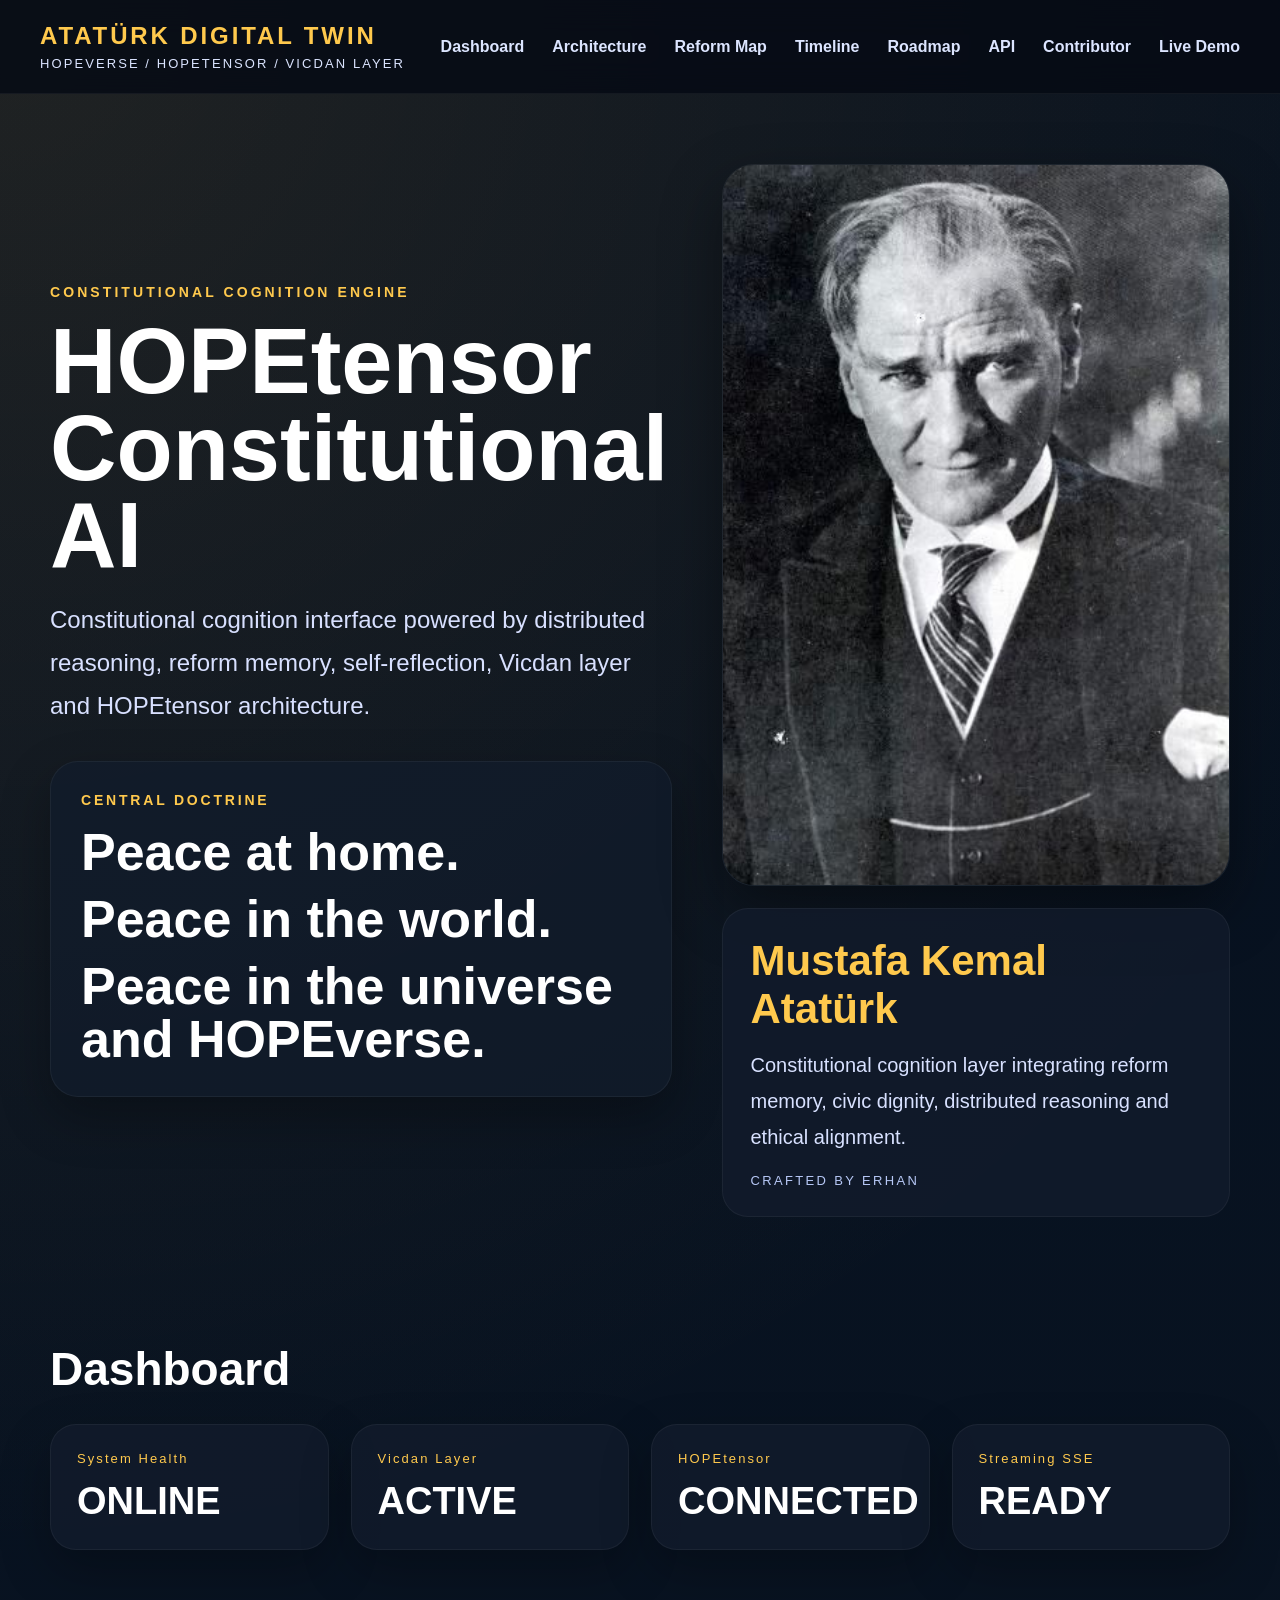
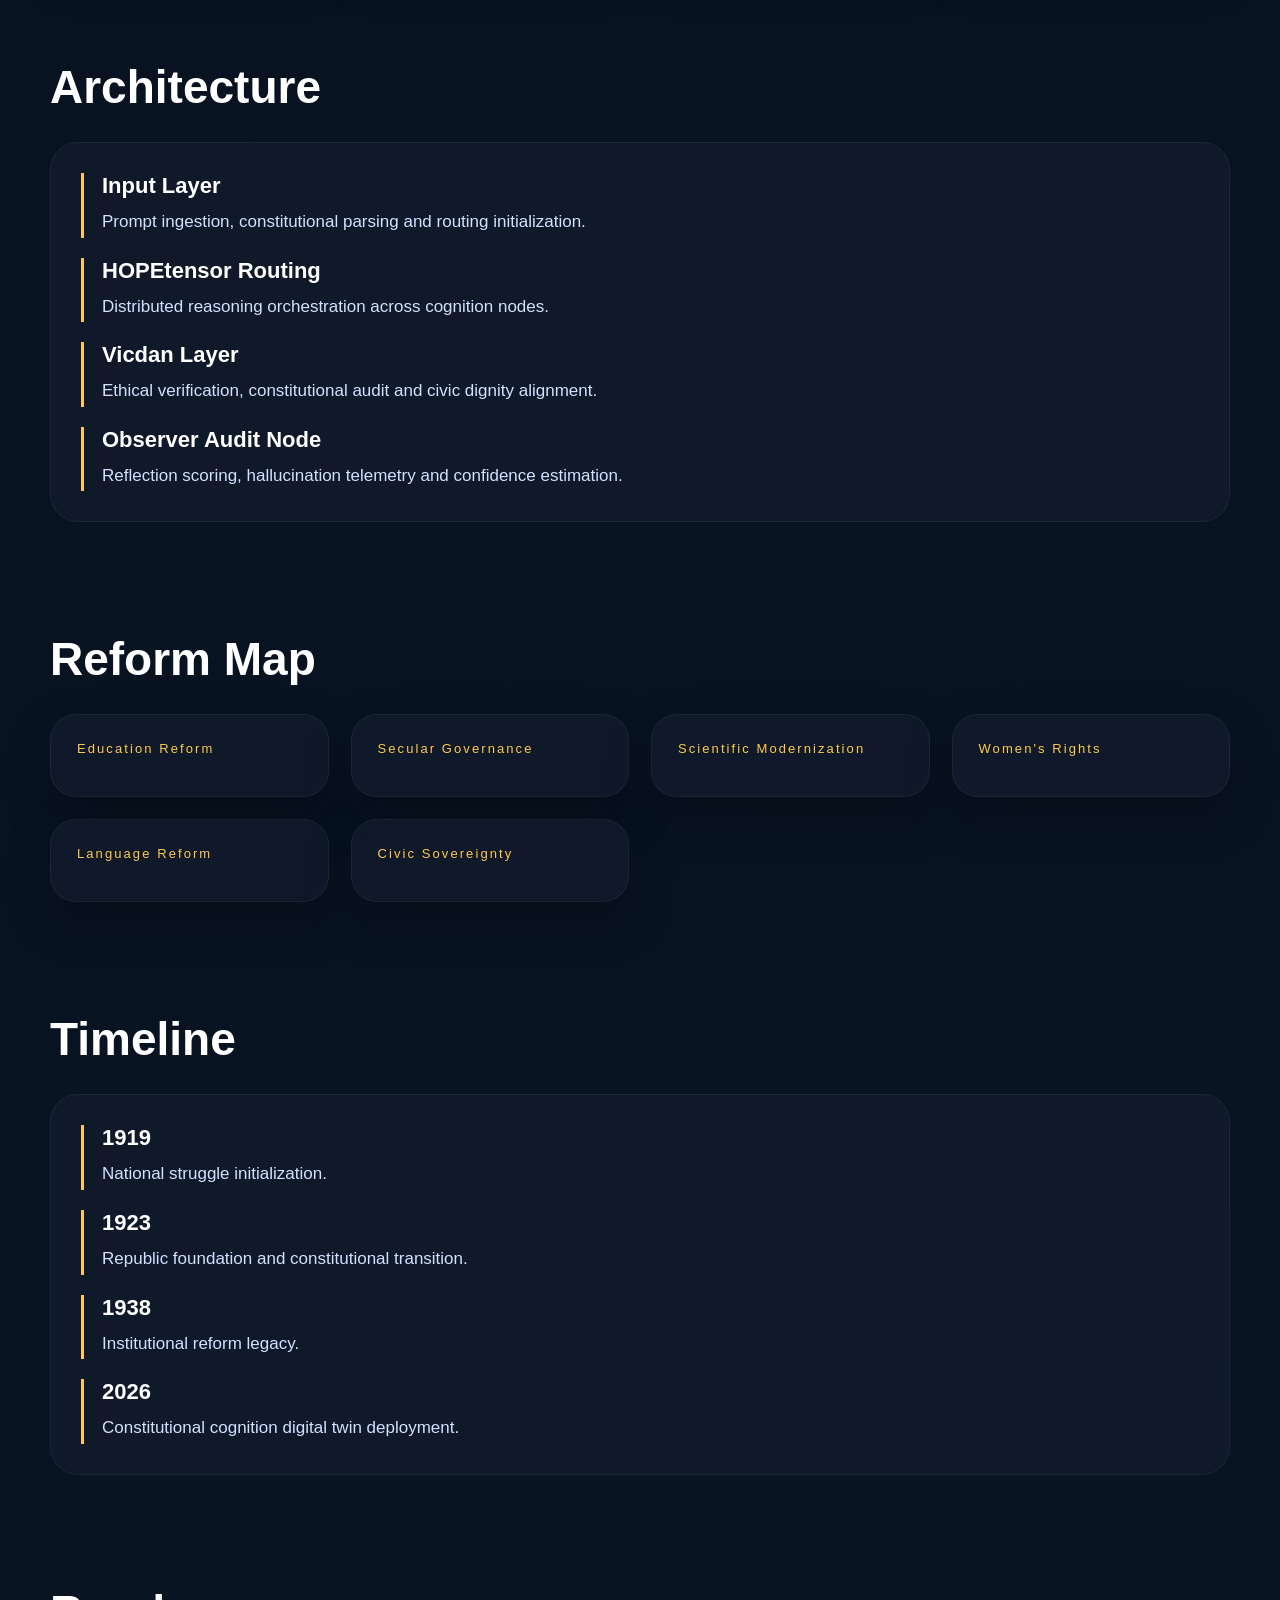
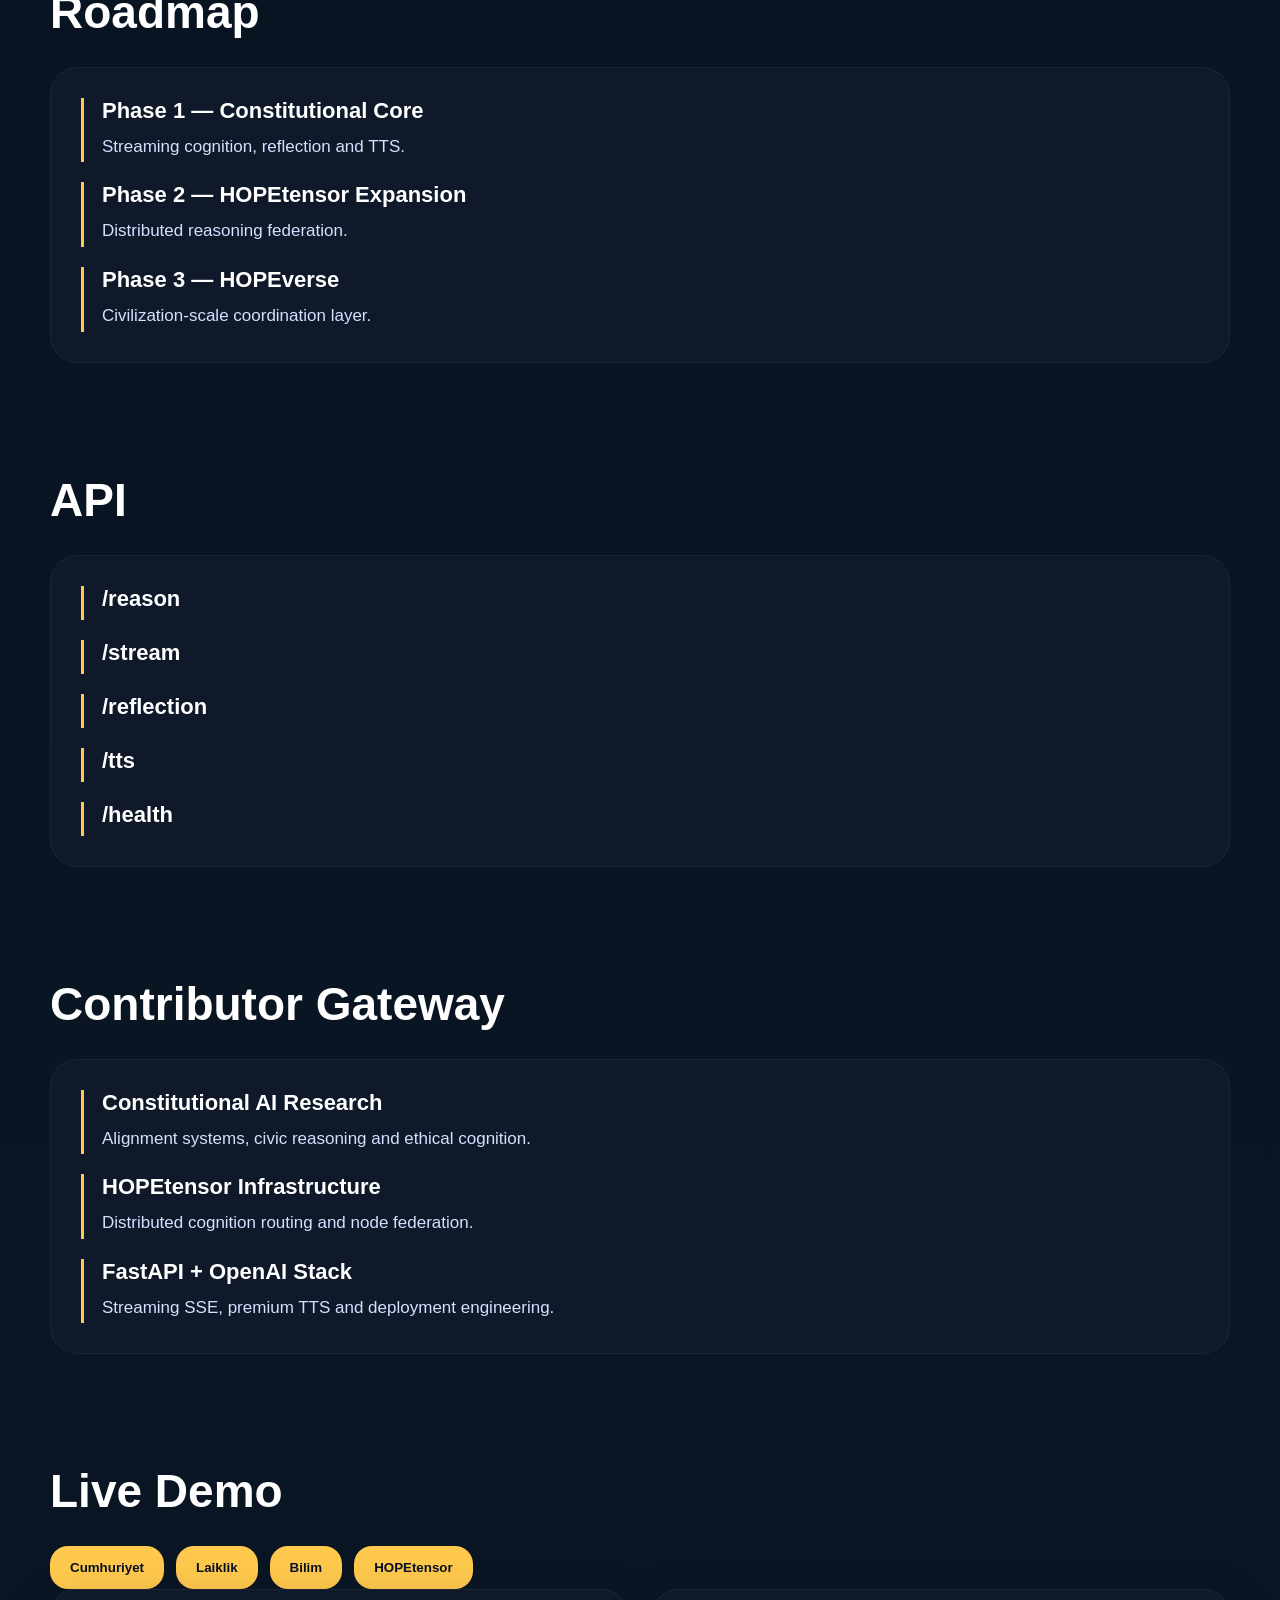
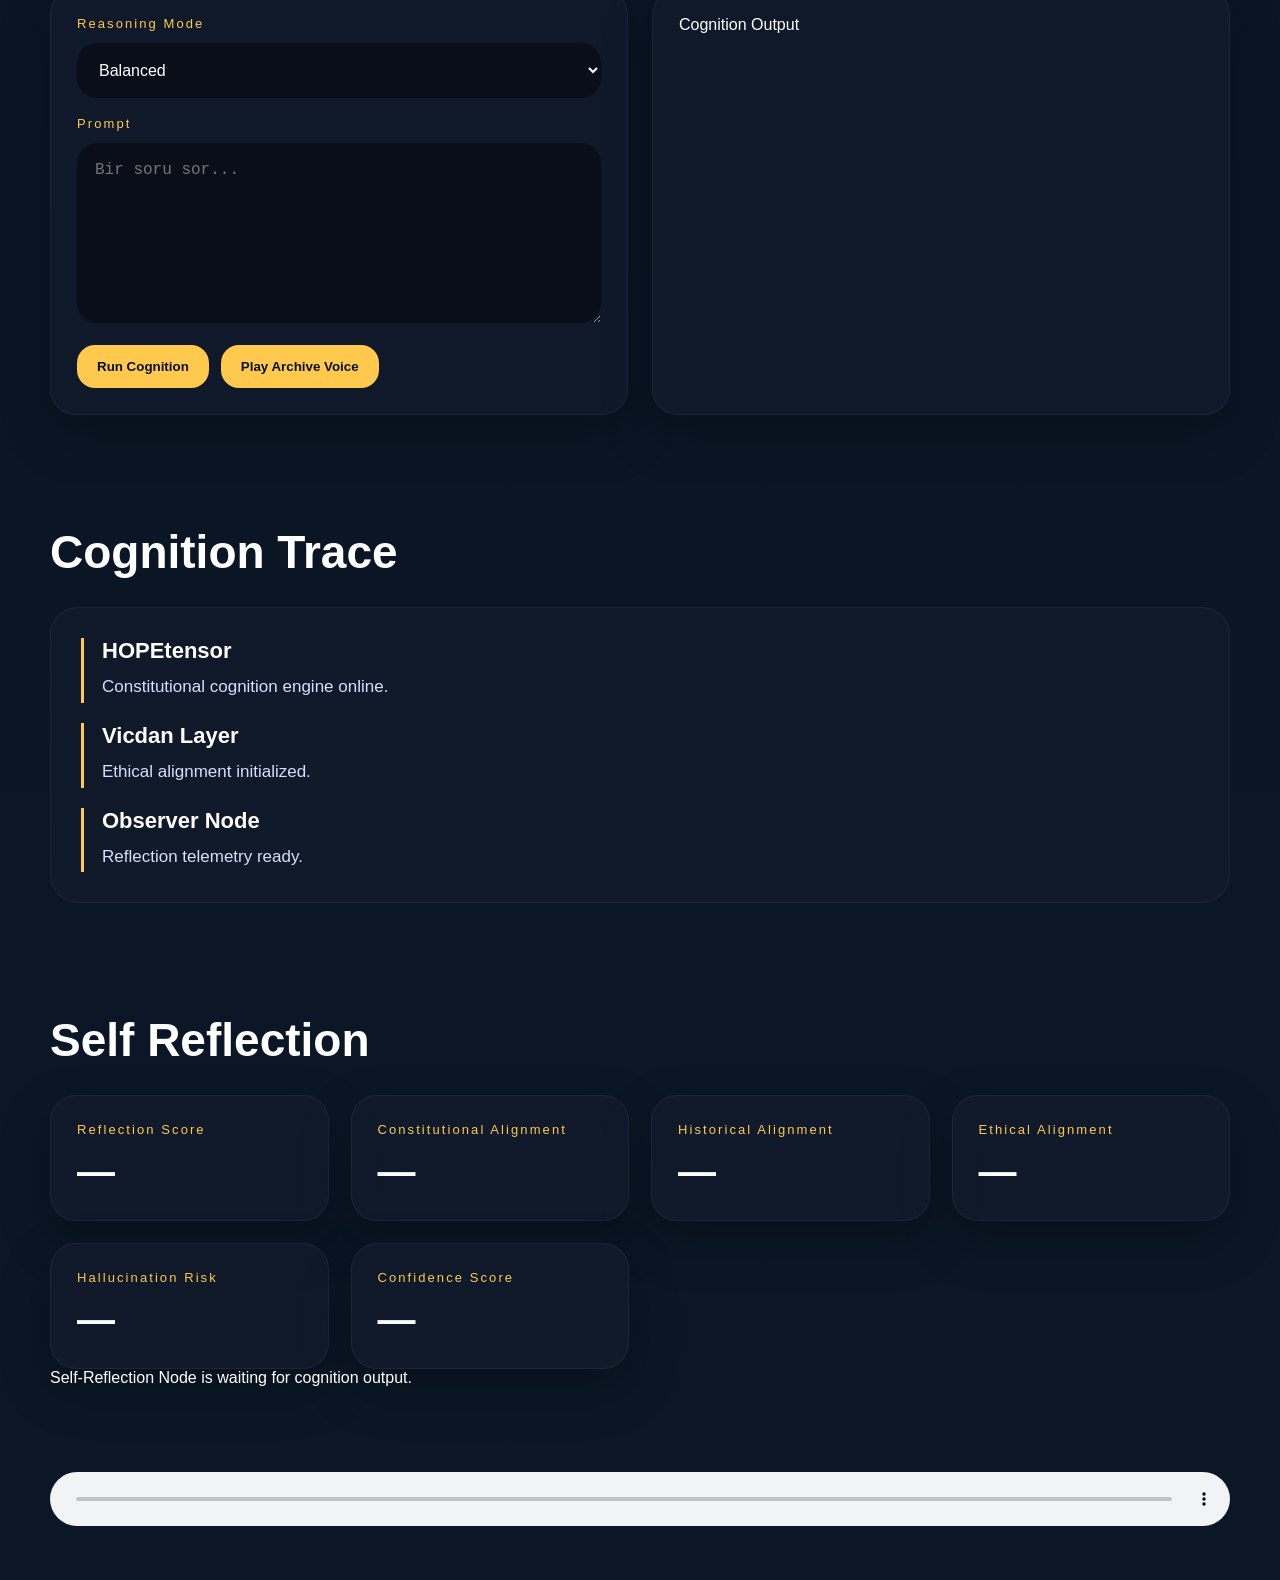
==== templates/index.html @ f0cebdcf "hadi baba" ====
<!-- FULL WORKING templates/index.html -->
<!DOCTYPE html>
<html lang="tr">

<head>

    <meta charset="UTF-8" />

    <meta
        name="viewport"
        content="width=device-width, initial-scale=1.0"
    />

    <title>
        ATATÜRK DIGITAL TWIN / HOPEVERSE
    </title>

    <link
        rel="stylesheet"
        href="/static/style.css"
    />

</head>

<body>


    <!-- TOPBAR -->

    <header class="topbar">

        <div class="brand">

            <div class="brand-title">
                ATATÜRK DIGITAL TWIN
            </div>

            <div class="brand-subtitle">
                HOPEVERSE / HOPETENSOR / VICDAN LAYER
            </div>

        </div>


        <nav class="navbar">

            <a href="#dashboard">
                Dashboard
            </a>

            <a href="#architecture">
                Architecture
            </a>

            <a href="#reform">
                Reform Map
            </a>

            <a href="#timeline">
                Timeline
            </a>

            <a href="#roadmap">
                Roadmap
            </a>

            <a href="#api">
                API
            </a>

            <a href="#contributor">
                Contributor
            </a>

            <a href="#demo">
                Live Demo
            </a>

        </nav>

    </header>



    <!-- HERO -->

    <section class="hero-section">

        <div class="hero-grid">


            <!-- LEFT -->

            <div class="hero-left">

                <div class="hero-badge">
                    CONSTITUTIONAL COGNITION ENGINE
                </div>

                <h1 class="hero-title">
                    HOPEtensor<br />
                    Constitutional AI
                </h1>

                <p class="hero-subtitle">

                    Constitutional cognition interface powered by
                    distributed reasoning,
                    reform memory,
                    self-reflection,
                    Vicdan layer and
                    HOPEtensor architecture.

                </p>


                <!-- DOCTRINE -->

                <div class="doctrine-card">

                    <div class="doctrine-label">
                        CENTRAL DOCTRINE
                    </div>

                    <div class="hope-doctrine">

                        <span>
                            Peace at home.
                        </span>

                        <span>
                            Peace in the world.
                        </span>

                        <span>
                            Peace in the universe and HOPEverse.
                        </span>

                    </div>

                </div>

            </div>


            <!-- RIGHT -->

            <div class="hero-right">

                <div class="ataturk-frame">

                    <img
                        src="/static/img/ataturk.jpg"
                        alt="Mustafa Kemal Atatürk"
                    />

                </div>

                <div class="portrait-caption">

                    <h3>
                        Mustafa Kemal Atatürk
                    </h3>

                    <p>

                        Constitutional cognition layer integrating
                        reform memory,
                        civic dignity,
                        distributed reasoning and ethical alignment.

                    </p>

                    <div class="crafted-by">
                        Crafted by Erhan
                    </div>

                </div>

            </div>

        </div>

    </section>



    <!-- DASHBOARD -->

    <section
        class="section"
        id="dashboard"
    >

        <div class="section-title">
            Dashboard
        </div>

        <div class="dashboard-grid">

            <div class="metric-card">

                <div class="metric-label">
                    System Health
                </div>

                <div
                    class="metric-value"
                    id="healthStatus"
                >
                    ONLINE
                </div>

            </div>


            <div class="metric-card">

                <div class="metric-label">
                    Vicdan Layer
                </div>

                <div class="metric-value">
                    ACTIVE
                </div>

            </div>


            <div class="metric-card">

                <div class="metric-label">
                    HOPEtensor
                </div>

                <div class="metric-value">
                    CONNECTED
                </div>

            </div>


            <div class="metric-card">

                <div class="metric-label">
                    Streaming SSE
                </div>

                <div class="metric-value">
                    READY
                </div>

            </div>

        </div>

    </section>



    <!-- ARCHITECTURE -->

    <section
        class="section"
        id="architecture"
    >

        <div class="section-title">
            Architecture
        </div>

        <div class="trace-panel">

            <div class="trace-item">

                <div class="trace-title">
                    Input Layer
                </div>

                <div class="trace-detail">

                    Prompt ingestion,
                    constitutional parsing
                    and routing initialization.

                </div>

            </div>


            <div class="trace-item">

                <div class="trace-title">
                    HOPEtensor Routing
                </div>

                <div class="trace-detail">

                    Distributed reasoning orchestration
                    across cognition nodes.

                </div>

            </div>


            <div class="trace-item">

                <div class="trace-title">
                    Vicdan Layer
                </div>

                <div class="trace-detail">

                    Ethical verification,
                    constitutional audit and civic dignity alignment.

                </div>

            </div>


            <div class="trace-item">

                <div class="trace-title">
                    Observer Audit Node
                </div>

                <div class="trace-detail">

                    Reflection scoring,
                    hallucination telemetry and confidence estimation.

                </div>

            </div>

        </div>

    </section>



    <!-- REFORM MAP -->

    <section
        class="section"
        id="reform"
    >

        <div class="section-title">
            Reform Map
        </div>

        <div class="reflection-grid">

            <div class="reflection-card">
                <div class="reflection-label">
                    Education Reform
                </div>
            </div>

            <div class="reflection-card">
                <div class="reflection-label">
                    Secular Governance
                </div>
            </div>

            <div class="reflection-card">
                <div class="reflection-label">
                    Scientific Modernization
                </div>
            </div>

            <div class="reflection-card">
                <div class="reflection-label">
                    Women's Rights
                </div>
            </div>

            <div class="reflection-card">
                <div class="reflection-label">
                    Language Reform
                </div>
            </div>

            <div class="reflection-card">
                <div class="reflection-label">
                    Civic Sovereignty
                </div>
            </div>

        </div>

    </section>



    <!-- TIMELINE -->

    <section
        class="section"
        id="timeline"
    >

        <div class="section-title">
            Timeline
        </div>

        <div class="trace-panel">

            <div class="trace-item">

                <div class="trace-title">
                    1919
                </div>

                <div class="trace-detail">
                    National struggle initialization.
                </div>

            </div>


            <div class="trace-item">

                <div class="trace-title">
                    1923
                </div>

                <div class="trace-detail">
                    Republic foundation and constitutional transition.
                </div>

            </div>


            <div class="trace-item">

                <div class="trace-title">
                    1938
                </div>

                <div class="trace-detail">
                    Institutional reform legacy.
                </div>

            </div>


            <div class="trace-item">

                <div class="trace-title">
                    2026
                </div>

                <div class="trace-detail">
                    Constitutional cognition digital twin deployment.
                </div>

            </div>

        </div>

    </section>



    <!-- ROADMAP -->

    <section
        class="section"
        id="roadmap"
    >

        <div class="section-title">
            Roadmap
        </div>

        <div class="trace-panel">

            <div class="trace-item">

                <div class="trace-title">
                    Phase 1 — Constitutional Core
                </div>

                <div class="trace-detail">
                    Streaming cognition, reflection and TTS.
                </div>

            </div>

            <div class="trace-item">

                <div class="trace-title">
                    Phase 2 — HOPEtensor Expansion
                </div>

                <div class="trace-detail">
                    Distributed reasoning federation.
                </div>

            </div>

            <div class="trace-item">

                <div class="trace-title">
                    Phase 3 — HOPEverse
                </div>

                <div class="trace-detail">
                    Civilization-scale coordination layer.
                </div>

            </div>

        </div>

    </section>



    <!-- API -->

    <section
        class="section"
        id="api"
    >

        <div class="section-title">
            API
        </div>

        <div class="trace-panel">

            <div class="trace-item">
                <div class="trace-title">/reason</div>
            </div>

            <div class="trace-item">
                <div class="trace-title">/stream</div>
            </div>

            <div class="trace-item">
                <div class="trace-title">/reflection</div>
            </div>

            <div class="trace-item">
                <div class="trace-title">/tts</div>
            </div>

            <div class="trace-item">
                <div class="trace-title">/health</div>
            </div>

        </div>

    </section>



    <!-- CONTRIBUTOR -->

    <section
        class="section"
        id="contributor"
    >

        <div class="section-title">
            Contributor Gateway
        </div>

        <div class="trace-panel">

            <div class="trace-item">

                <div class="trace-title">
                    Constitutional AI Research
                </div>

                <div class="trace-detail">

                    Alignment systems,
                    civic reasoning and ethical cognition.

                </div>

            </div>


            <div class="trace-item">

                <div class="trace-title">
                    HOPEtensor Infrastructure
                </div>

                <div class="trace-detail">

                    Distributed cognition routing
                    and node federation.

                </div>

            </div>


            <div class="trace-item">

                <div class="trace-title">
                    FastAPI + OpenAI Stack
                </div>

                <div class="trace-detail">

                    Streaming SSE,
                    premium TTS and deployment engineering.

                </div>

            </div>

        </div>

    </section>



    <!-- LIVE DEMO -->

    <section
        class="section"
        id="demo"
    >

        <div class="section-title">
            Live Demo
        </div>


        <!-- PRESET PROMPTS -->

        <div class="preset-prompts">

            <button
                onclick="setPresetPrompt('Cumhuriyet reformlarının temel mantığı nedir?')"
            >
                Cumhuriyet
            </button>

            <button
                onclick="setPresetPrompt('Laiklik neden önemlidir?')"
            >
                Laiklik
            </button>

            <button
                onclick="setPresetPrompt('Bilim neden medeniyetin temelidir?')"
            >
                Bilim
            </button>

            <button
                onclick="setPresetPrompt('HOPEtensor mimarisi nasıl çalışır?')"
            >
                HOPEtensor
            </button>

        </div>


        <div class="demo-grid">


            <!-- LEFT -->

            <div class="demo-panel">


                <!-- REASONING -->

                <label class="input-label">
                    Reasoning Mode
                </label>

                <select id="reasoningMode">

                    <option value="balanced">
                        Balanced
                    </option>

                    <option value="constitutional">
                        Constitutional
                    </option>

                    <option value="historical">
                        Historical
                    </option>

                    <option value="visionary">
                        Visionary
                    </option>

                    <option value="technical">
                        Technical
                    </option>

                    <option value="critical">
                        Critical
                    </option>

                </select>



                <!-- VOICE -->



                <!-- PROMPT -->

                <label class="input-label">
                    Prompt
                </label>

                <textarea
                    id="promptInput"
                    placeholder="Bir soru sor..."
                ></textarea>



                <!-- BUTTONS -->

                <div class="button-row">

                    <button id="askButton">
                        Run Cognition
                    </button>

                    <button id="replayVoiceBtn">
                        Play Archive Voice
                    </button>

                </div>

            </div>



            <!-- RIGHT -->

            <div class="demo-panel">

                <div class="panel-title">
                    Cognition Output
                </div>

                <div
                    class="answer-output"
                    id="answerOutput"
                ></div>

            </div>

        </div>

    </section>



    <!-- TRACE -->

    <section class="section">

        <div class="section-title">
            Cognition Trace
        </div>

        <div
            class="trace-panel"
            id="cognitionTrace"
        ></div>

    </section>



    <!-- REFLECTION -->

    <section class="section">

        <div class="section-title">
            Self Reflection
        </div>

        <div class="reflection-grid">

            <div class="reflection-card">

                <div class="reflection-label">
                    Reflection Score
                </div>

                <div
                    class="reflection-value"
                    id="reflectionScore"
                >
                    —
                </div>

            </div>


            <div class="reflection-card">

                <div class="reflection-label">
                    Constitutional Alignment
                </div>

                <div
                    class="reflection-value"
                    id="constitutionalAlignment"
                >
                    —
                </div>

            </div>


            <div class="reflection-card">

                <div class="reflection-label">
                    Historical Alignment
                </div>

                <div
                    class="reflection-value"
                    id="historicalAlignment"
                >
                    —
                </div>

            </div>


            <div class="reflection-card">

                <div class="reflection-label">
                    Ethical Alignment
                </div>

                <div
                    class="reflection-value"
                    id="ethicalAlignment"
                >
                    —
                </div>

            </div>


            <div class="reflection-card">

                <div class="reflection-label">
                    Hallucination Risk
                </div>

                <div
                    class="reflection-value"
                    id="hallucinationRisk"
                >
                    —
                </div>

            </div>


            <div class="reflection-card">

                <div class="reflection-label">
                    Confidence Score
                </div>

                <div
                    class="reflection-value"
                    id="confidenceScore"
                >
                    —
                </div>

            </div>

        </div>


        <div
            class="reflection-summary"
            id="reflectionSummary"
        >

            Self-Reflection Node is waiting for cognition output.

        </div>

    </section>



    <!-- AUDIO -->

    <audio
        id="ttsAudio"
        controls
    ></audio>



    <!-- JS -->

    <script src="/static/app.js"></script>

</body>

</html>
---- static/style.css ----
/* HOPEVERSE CINEMATIC UI */

*{
    margin:0;
    padding:0;
    box-sizing:border-box;
}

html{
    scroll-behavior:smooth;
}

body{
    background:
        radial-gradient(circle at top left,
            rgba(255,190,70,.10),
            transparent 24%),
        linear-gradient(
            180deg,
            #07111f 0%,
            #0b1726 100%
        );

    color:white;

    font-family:
        Inter,
        Arial,
        sans-serif;

    overflow-x:hidden;
}

/* TOPBAR */

.topbar{
    position:sticky;
    top:0;
    z-index:999;

    display:flex;
    justify-content:space-between;
    align-items:center;

    padding:22px 40px;

    backdrop-filter:blur(16px);

    background:
        rgba(5,10,20,.82);

    border-bottom:
        1px solid rgba(255,255,255,.05);
}

.brand-title{
    font-size:24px;
    font-weight:900;
    letter-spacing:.12em;
    color:#ffc94d;
}

.brand-subtitle{
    font-size:13px;
    margin-top:6px;
    letter-spacing:.16em;
    color:#dbe4ff;
}

.navbar{
    display:flex;
    gap:28px;
    flex-wrap:wrap;
}

.navbar a{
    color:#dce5ff;
    text-decoration:none;
    font-size:16px;
    font-weight:700;
    transition:.2s ease;
}

.navbar a:hover{
    color:#ffc94d;
    transform:translateY(-2px);
}

/* HERO */

.hero-section{
    padding:
        70px 50px;
}

.hero-grid{
    display:grid;
    grid-template-columns:
        1.1fr .9fr;

    gap:50px;

    align-items:center;
}

.hero-title{
    font-size:92px;
    line-height:.95;
    font-weight:900;
    margin:18px 0;
}

.hero-badge{
    color:#ffc94d;
    letter-spacing:.22em;
    font-size:14px;
    font-weight:900;
}

.hero-subtitle{
    font-size:24px;
    line-height:1.8;
    color:#d8e0ff;
}

.doctrine-card{
    margin-top:34px;

    background:
        rgba(18,28,44,.76);

    border:
        1px solid rgba(255,255,255,.05);

    border-radius:28px;

    padding:30px;

    box-shadow:
        0 20px 50px rgba(0,0,0,.30);
}

.doctrine-label{
    color:#ffc94d;
    font-size:14px;
    letter-spacing:.2em;
    margin-bottom:18px;
    font-weight:900;
}

.hope-doctrine{
    display:flex;
    flex-direction:column;
    gap:14px;
}

.hope-doctrine span{
    font-size:52px;
    line-height:1.02;
    font-weight:900;
}

/* ATATURK */

.ataturk-frame{
    overflow:hidden;

    border-radius:32px;

    border:
        1px solid rgba(255,255,255,.06);

    box-shadow:
        0 24px 60px rgba(0,0,0,.40);
}

.ataturk-frame img{
    width:100%;
    height:720px;

    object-fit:cover;
    object-position:center top;

    display:block;
}

.portrait-caption{
    margin-top:22px;

    background:
        rgba(18,28,44,.78);

    border-radius:26px;

    padding:28px;

    border:
        1px solid rgba(255,255,255,.05);
}

.portrait-caption h3{
    color:#ffc94d;
    font-size:42px;
    margin-bottom:14px;
}

.portrait-caption p{
    font-size:20px;
    line-height:1.8;
    color:#d8e1ff;
}

.crafted-by{
    margin-top:18px;

    color:#b7c8f6;

    letter-spacing:.18em;

    text-transform:uppercase;

    font-size:13px;
}

/* SECTION */

.section{
    padding:
        55px 50px;
}

.section-title{
    font-size:46px;
    margin-bottom:28px;
    font-weight:900;
}

/* GRID */

.dashboard-grid,
.reflection-grid{
    display:grid;

    grid-template-columns:
        repeat(auto-fit,minmax(240px,1fr));

    gap:22px;
}

/* CARD */

.metric-card,
.reflection-card,
.demo-panel{
    background:
        rgba(18,28,44,.78);

    border:
        1px solid rgba(255,255,255,.05);

    border-radius:26px;

    padding:26px;

    box-shadow:
        0 20px 50px rgba(0,0,0,.25);
}

.metric-label,
.reflection-label{
    color:#ffc94d;

    letter-spacing:.16em;

    font-size:13px;

    margin-bottom:14px;
}

.metric-value,
.reflection-value{
    font-size:38px;
    font-weight:900;
}

/* TRACE */

.trace-panel{
    display:flex;
    flex-direction:column;
    gap:20px;

    background:
        rgba(18,28,44,.78);

    border-radius:28px;

    padding:30px;

    border:
        1px solid rgba(255,255,255,.05);
}

.trace-item{
    border-left:
        3px solid #ffc94d;

    padding-left:18px;
}

.trace-title{
    font-size:22px;
    font-weight:900;
    margin-bottom:8px;
}

.trace-detail{
    font-size:17px;
    line-height:1.8;
    color:#d6dfff;
}

/* DEMO */

.demo-grid{
    display:grid;
    grid-template-columns:1fr 1fr;
    gap:24px;
}

.input-label{
    display:block;
    margin-bottom:12px;

    color:#ffc94d;

    font-size:13px;

    letter-spacing:.16em;
}

textarea,
select{
    width:100%;

    background:
        rgba(8,14,24,.90);

    color:white;

    border:none;

    outline:none;

    border-radius:20px;

    padding:18px;

    margin-bottom:18px;

    font-size:16px;
}

textarea{
    min-height:180px;
}

.button-row,
.preset-prompts{
    display:flex;
    gap:12px;
    flex-wrap:wrap;
}

button{
    background:#ffc94d;
    color:#07111f;

    border:none;

    border-radius:18px;

    padding:
        14px 20px;

    font-weight:900;

    cursor:pointer;

    transition:.2s ease;
}

button:hover{
    transform:translateY(-2px);
}

.answer-output{
    min-height:340px;

    white-space:pre-wrap;

    line-height:1.9;

    color:#f4f7ff;
}

/* AUDIO */

audio{
    width:calc(100% - 100px);

    margin:
        30px 50px 50px 50px;
}

/* MOBILE */

@media(max-width:980px){

    .hero-grid,
    .demo-grid{
        grid-template-columns:1fr;
    }

    .hero-title{
        font-size:58px;
    }

    .hope-doctrine span{
        font-size:34px;
    }

    .section,
    .hero-section{
        padding-left:22px;
        padding-right:22px;
    }

    .topbar{
        flex-direction:column;
        align-items:flex-start;
        gap:18px;
    }

    audio{
        width:calc(100% - 44px);

        margin-left:22px;
        margin-right:22px;
    }
/* LIVE CURSOR */

.answer-output::after{

    content:"█";

    display:inline-block;

    margin-left:6px;

    color:#ffc94d;

    animation:
        hopeCursor 1s infinite;
}

@keyframes hopeCursor{

    0%{
        opacity:1;
    }

    50%{
        opacity:0;
    }

    100%{
        opacity:1;
    }
}
}
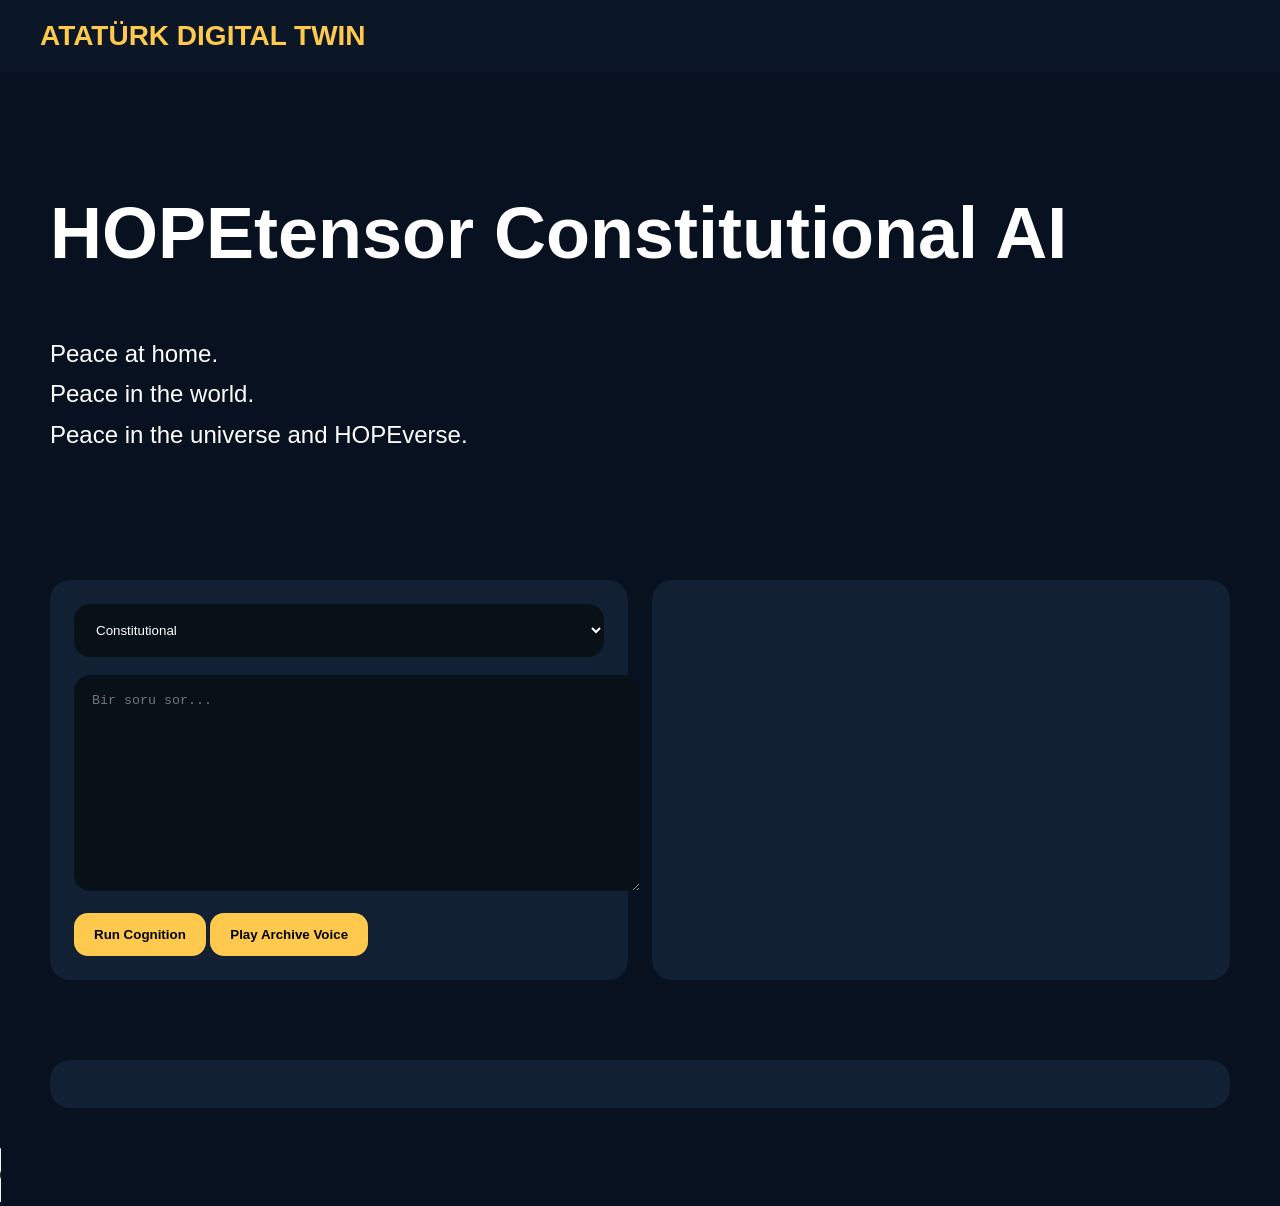
==== commit 6fc9bbec: "Ataturk-digital-twin-UI4.7.1" ====
--- a/templates/index.html
+++ b/templates/index.html
@@ -1,925 +1,59 @@
-<!-- FULL WORKING templates/index.html -->
 <!DOCTYPE html>
 <html lang="tr">
-
 <head>
-
-    <meta charset="UTF-8" />
-
-    <meta
-        name="viewport"
-        content="width=device-width, initial-scale=1.0"
-    />
-
-    <title>
-        ATATÜRK DIGITAL TWIN / HOPEVERSE
-    </title>
-
-    <link
-        rel="stylesheet"
-        href="/static/style.css"
-    />
-
+<meta charset="UTF-8">
+<meta name="viewport" content="width=device-width, initial-scale=1.0">
+<title>ATATURK DIGITAL TWIN</title>
+<link rel="stylesheet" href="/static/style.css">
 </head>
-
 <body>
 
+<header class="topbar">
+<div class="brand-title">ATATÜRK DIGITAL TWIN</div>
+</header>
 
-    <!-- TOPBAR -->
+<section class="hero-section">
+<h1 class="hero-title">HOPEtensor Constitutional AI</h1>
+<p class="hero-subtitle">
+Peace at home.<br>
+Peace in the world.<br>
+Peace in the universe and HOPEverse.
+</p>
+</section>
 
-    <header class="topbar">
+<section class="section">
+<div class="demo-grid">
 
-        <div class="brand">
+<div class="demo-panel">
 
-            <div class="brand-title">
-                ATATÜRK DIGITAL TWIN
-            </div>
+<select id="reasoningMode">
+<option value="constitutional">Constitutional</option>
+<option value="historical">Historical</option>
+</select>
 
-            <div class="brand-subtitle">
-                HOPEVERSE / HOPETENSOR / VICDAN LAYER
-            </div>
+<textarea id="promptInput" placeholder="Bir soru sor..."></textarea>
 
-        </div>
+<div class="button-row">
+<button id="askButton">Run Cognition</button>
+<button id="replayVoiceBtn">Play Archive Voice</button>
+</div>
 
+</div>
 
-        <nav class="navbar">
+<div class="demo-panel">
+<div class="answer-output" id="answerOutput"></div>
+</div>
 
-            <a href="#dashboard">
-                Dashboard
-            </a>
+</div>
+</section>
 
-            <a href="#architecture">
-                Architecture
-            </a>
+<section class="section">
+<div class="trace-panel" id="cognitionTrace"></div>
+</section>
 
-            <a href="#reform">
-                Reform Map
-            </a>
+<audio id="ttsAudio" controls></audio>
 
-            <a href="#timeline">
-                Timeline
-            </a>
-
-            <a href="#roadmap">
-                Roadmap
-            </a>
-
-            <a href="#api">
-                API
-            </a>
-
-            <a href="#contributor">
-                Contributor
-            </a>
-
-            <a href="#demo">
-                Live Demo
-            </a>
-
-        </nav>
-
-    </header>
-
-
-
-    <!-- HERO -->
-
-    <section class="hero-section">
-
-        <div class="hero-grid">
-
-
-            <!-- LEFT -->
-
-            <div class="hero-left">
-
-                <div class="hero-badge">
-                    CONSTITUTIONAL COGNITION ENGINE
-                </div>
-
-                <h1 class="hero-title">
-                    HOPEtensor<br />
-                    Constitutional AI
-                </h1>
-
-                <p class="hero-subtitle">
-
-                    Constitutional cognition interface powered by
-                    distributed reasoning,
-                    reform memory,
-                    self-reflection,
-                    Vicdan layer and
-                    HOPEtensor architecture.
-
-                </p>
-
-
-                <!-- DOCTRINE -->
-
-                <div class="doctrine-card">
-
-                    <div class="doctrine-label">
-                        CENTRAL DOCTRINE
-                    </div>
-
-                    <div class="hope-doctrine">
-
-                        <span>
-                            Peace at home.
-                        </span>
-
-                        <span>
-                            Peace in the world.
-                        </span>
-
-                        <span>
-                            Peace in the universe and HOPEverse.
-                        </span>
-
-                    </div>
-
-                </div>
-
-            </div>
-
-
-            <!-- RIGHT -->
-
-            <div class="hero-right">
-
-                <div class="ataturk-frame">
-
-                    <img
-                        src="/static/img/ataturk.jpg"
-                        alt="Mustafa Kemal Atatürk"
-                    />
-
-                </div>
-
-                <div class="portrait-caption">
-
-                    <h3>
-                        Mustafa Kemal Atatürk
-                    </h3>
-
-                    <p>
-
-                        Constitutional cognition layer integrating
-                        reform memory,
-                        civic dignity,
-                        distributed reasoning and ethical alignment.
-
-                    </p>
-
-                    <div class="crafted-by">
-                        Crafted by Erhan
-                    </div>
-
-                </div>
-
-            </div>
-
-        </div>
-
-    </section>
-
-
-
-    <!-- DASHBOARD -->
-
-    <section
-        class="section"
-        id="dashboard"
-    >
-
-        <div class="section-title">
-            Dashboard
-        </div>
-
-        <div class="dashboard-grid">
-
-            <div class="metric-card">
-
-                <div class="metric-label">
-                    System Health
-                </div>
-
-                <div
-                    class="metric-value"
-                    id="healthStatus"
-                >
-                    ONLINE
-                </div>
-
-            </div>
-
-
-            <div class="metric-card">
-
-                <div class="metric-label">
-                    Vicdan Layer
-                </div>
-
-                <div class="metric-value">
-                    ACTIVE
-                </div>
-
-            </div>
-
-
-            <div class="metric-card">
-
-                <div class="metric-label">
-                    HOPEtensor
-                </div>
-
-                <div class="metric-value">
-                    CONNECTED
-                </div>
-
-            </div>
-
-
-            <div class="metric-card">
-
-                <div class="metric-label">
-                    Streaming SSE
-                </div>
-
-                <div class="metric-value">
-                    READY
-                </div>
-
-            </div>
-
-        </div>
-
-    </section>
-
-
-
-    <!-- ARCHITECTURE -->
-
-    <section
-        class="section"
-        id="architecture"
-    >
-
-        <div class="section-title">
-            Architecture
-        </div>
-
-        <div class="trace-panel">
-
-            <div class="trace-item">
-
-                <div class="trace-title">
-                    Input Layer
-                </div>
-
-                <div class="trace-detail">
-
-                    Prompt ingestion,
-                    constitutional parsing
-                    and routing initialization.
-
-                </div>
-
-            </div>
-
-
-            <div class="trace-item">
-
-                <div class="trace-title">
-                    HOPEtensor Routing
-                </div>
-
-                <div class="trace-detail">
-
-                    Distributed reasoning orchestration
-                    across cognition nodes.
-
-                </div>
-
-            </div>
-
-
-            <div class="trace-item">
-
-                <div class="trace-title">
-                    Vicdan Layer
-                </div>
-
-                <div class="trace-detail">
-
-                    Ethical verification,
-                    constitutional audit and civic dignity alignment.
-
-                </div>
-
-            </div>
-
-
-            <div class="trace-item">
-
-                <div class="trace-title">
-                    Observer Audit Node
-                </div>
-
-                <div class="trace-detail">
-
-                    Reflection scoring,
-                    hallucination telemetry and confidence estimation.
-
-                </div>
-
-            </div>
-
-        </div>
-
-    </section>
-
-
-
-    <!-- REFORM MAP -->
-
-    <section
-        class="section"
-        id="reform"
-    >
-
-        <div class="section-title">
-            Reform Map
-        </div>
-
-        <div class="reflection-grid">
-
-            <div class="reflection-card">
-                <div class="reflection-label">
-                    Education Reform
-                </div>
-            </div>
-
-            <div class="reflection-card">
-                <div class="reflection-label">
-                    Secular Governance
-                </div>
-            </div>
-
-            <div class="reflection-card">
-                <div class="reflection-label">
-                    Scientific Modernization
-                </div>
-            </div>
-
-            <div class="reflection-card">
-                <div class="reflection-label">
-                    Women's Rights
-                </div>
-            </div>
-
-            <div class="reflection-card">
-                <div class="reflection-label">
-                    Language Reform
-                </div>
-            </div>
-
-            <div class="reflection-card">
-                <div class="reflection-label">
-                    Civic Sovereignty
-                </div>
-            </div>
-
-        </div>
-
-    </section>
-
-
-
-    <!-- TIMELINE -->
-
-    <section
-        class="section"
-        id="timeline"
-    >
-
-        <div class="section-title">
-            Timeline
-        </div>
-
-        <div class="trace-panel">
-
-            <div class="trace-item">
-
-                <div class="trace-title">
-                    1919
-                </div>
-
-                <div class="trace-detail">
-                    National struggle initialization.
-                </div>
-
-            </div>
-
-
-            <div class="trace-item">
-
-                <div class="trace-title">
-                    1923
-                </div>
-
-                <div class="trace-detail">
-                    Republic foundation and constitutional transition.
-                </div>
-
-            </div>
-
-
-            <div class="trace-item">
-
-                <div class="trace-title">
-                    1938
-                </div>
-
-                <div class="trace-detail">
-                    Institutional reform legacy.
-                </div>
-
-            </div>
-
-
-            <div class="trace-item">
-
-                <div class="trace-title">
-                    2026
-                </div>
-
-                <div class="trace-detail">
-                    Constitutional cognition digital twin deployment.
-                </div>
-
-            </div>
-
-        </div>
-
-    </section>
-
-
-
-    <!-- ROADMAP -->
-
-    <section
-        class="section"
-        id="roadmap"
-    >
-
-        <div class="section-title">
-            Roadmap
-        </div>
-
-        <div class="trace-panel">
-
-            <div class="trace-item">
-
-                <div class="trace-title">
-                    Phase 1 — Constitutional Core
-                </div>
-
-                <div class="trace-detail">
-                    Streaming cognition, reflection and TTS.
-                </div>
-
-            </div>
-
-            <div class="trace-item">
-
-                <div class="trace-title">
-                    Phase 2 — HOPEtensor Expansion
-                </div>
-
-                <div class="trace-detail">
-                    Distributed reasoning federation.
-                </div>
-
-            </div>
-
-            <div class="trace-item">
-
-                <div class="trace-title">
-                    Phase 3 — HOPEverse
-                </div>
-
-                <div class="trace-detail">
-                    Civilization-scale coordination layer.
-                </div>
-
-            </div>
-
-        </div>
-
-    </section>
-
-
-
-    <!-- API -->
-
-    <section
-        class="section"
-        id="api"
-    >
-
-        <div class="section-title">
-            API
-        </div>
-
-        <div class="trace-panel">
-
-            <div class="trace-item">
-                <div class="trace-title">/reason</div>
-            </div>
-
-            <div class="trace-item">
-                <div class="trace-title">/stream</div>
-            </div>
-
-            <div class="trace-item">
-                <div class="trace-title">/reflection</div>
-            </div>
-
-            <div class="trace-item">
-                <div class="trace-title">/tts</div>
-            </div>
-
-            <div class="trace-item">
-                <div class="trace-title">/health</div>
-            </div>
-
-        </div>
-
-    </section>
-
-
-
-    <!-- CONTRIBUTOR -->
-
-    <section
-        class="section"
-        id="contributor"
-    >
-
-        <div class="section-title">
-            Contributor Gateway
-        </div>
-
-        <div class="trace-panel">
-
-            <div class="trace-item">
-
-                <div class="trace-title">
-                    Constitutional AI Research
-                </div>
-
-                <div class="trace-detail">
-
-                    Alignment systems,
-                    civic reasoning and ethical cognition.
-
-                </div>
-
-            </div>
-
-
-            <div class="trace-item">
-
-                <div class="trace-title">
-                    HOPEtensor Infrastructure
-                </div>
-
-                <div class="trace-detail">
-
-                    Distributed cognition routing
-                    and node federation.
-
-                </div>
-
-            </div>
-
-
-            <div class="trace-item">
-
-                <div class="trace-title">
-                    FastAPI + OpenAI Stack
-                </div>
-
-                <div class="trace-detail">
-
-                    Streaming SSE,
-                    premium TTS and deployment engineering.
-
-                </div>
-
-            </div>
-
-        </div>
-
-    </section>
-
-
-
-    <!-- LIVE DEMO -->
-
-    <section
-        class="section"
-        id="demo"
-    >
-
-        <div class="section-title">
-            Live Demo
-        </div>
-
-
-        <!-- PRESET PROMPTS -->
-
-        <div class="preset-prompts">
-
-            <button
-                onclick="setPresetPrompt('Cumhuriyet reformlarının temel mantığı nedir?')"
-            >
-                Cumhuriyet
-            </button>
-
-            <button
-                onclick="setPresetPrompt('Laiklik neden önemlidir?')"
-            >
-                Laiklik
-            </button>
-
-            <button
-                onclick="setPresetPrompt('Bilim neden medeniyetin temelidir?')"
-            >
-                Bilim
-            </button>
-
-            <button
-                onclick="setPresetPrompt('HOPEtensor mimarisi nasıl çalışır?')"
-            >
-                HOPEtensor
-            </button>
-
-        </div>
-
-
-        <div class="demo-grid">
-
-
-            <!-- LEFT -->
-
-            <div class="demo-panel">
-
-
-                <!-- REASONING -->
-
-                <label class="input-label">
-                    Reasoning Mode
-                </label>
-
-                <select id="reasoningMode">
-
-                    <option value="balanced">
-                        Balanced
-                    </option>
-
-                    <option value="constitutional">
-                        Constitutional
-                    </option>
-
-                    <option value="historical">
-                        Historical
-                    </option>
-
-                    <option value="visionary">
-                        Visionary
-                    </option>
-
-                    <option value="technical">
-                        Technical
-                    </option>
-
-                    <option value="critical">
-                        Critical
-                    </option>
-
-                </select>
-
-
-
-                <!-- VOICE -->
-
-
-
-                <!-- PROMPT -->
-
-                <label class="input-label">
-                    Prompt
-                </label>
-
-                <textarea
-                    id="promptInput"
-                    placeholder="Bir soru sor..."
-                ></textarea>
-
-
-
-                <!-- BUTTONS -->
-
-                <div class="button-row">
-
-                    <button id="askButton">
-                        Run Cognition
-                    </button>
-
-                    <button id="replayVoiceBtn">
-                        Play Archive Voice
-                    </button>
-
-                </div>
-
-            </div>
-
-
-
-            <!-- RIGHT -->
-
-            <div class="demo-panel">
-
-                <div class="panel-title">
-                    Cognition Output
-                </div>
-
-                <div
-                    class="answer-output"
-                    id="answerOutput"
-                ></div>
-
-            </div>
-
-        </div>
-
-    </section>
-
-
-
-    <!-- TRACE -->
-
-    <section class="section">
-
-        <div class="section-title">
-            Cognition Trace
-        </div>
-
-        <div
-            class="trace-panel"
-            id="cognitionTrace"
-        ></div>
-
-    </section>
-
-
-
-    <!-- REFLECTION -->
-
-    <section class="section">
-
-        <div class="section-title">
-            Self Reflection
-        </div>
-
-        <div class="reflection-grid">
-
-            <div class="reflection-card">
-
-                <div class="reflection-label">
-                    Reflection Score
-                </div>
-
-                <div
-                    class="reflection-value"
-                    id="reflectionScore"
-                >
-                    —
-                </div>
-
-            </div>
-
-
-            <div class="reflection-card">
-
-                <div class="reflection-label">
-                    Constitutional Alignment
-                </div>
-
-                <div
-                    class="reflection-value"
-                    id="constitutionalAlignment"
-                >
-                    —
-                </div>
-
-            </div>
-
-
-            <div class="reflection-card">
-
-                <div class="reflection-label">
-                    Historical Alignment
-                </div>
-
-                <div
-                    class="reflection-value"
-                    id="historicalAlignment"
-                >
-                    —
-                </div>
-
-            </div>
-
-
-            <div class="reflection-card">
-
-                <div class="reflection-label">
-                    Ethical Alignment
-                </div>
-
-                <div
-                    class="reflection-value"
-                    id="ethicalAlignment"
-                >
-                    —
-                </div>
-
-            </div>
-
-
-            <div class="reflection-card">
-
-                <div class="reflection-label">
-                    Hallucination Risk
-                </div>
-
-                <div
-                    class="reflection-value"
-                    id="hallucinationRisk"
-                >
-                    —
-                </div>
-
-            </div>
-
-
-            <div class="reflection-card">
-
-                <div class="reflection-label">
-                    Confidence Score
-                </div>
-
-                <div
-                    class="reflection-value"
-                    id="confidenceScore"
-                >
-                    —
-                </div>
-
-            </div>
-
-        </div>
-
-
-        <div
-            class="reflection-summary"
-            id="reflectionSummary"
-        >
-
-            Self-Reflection Node is waiting for cognition output.
-
-        </div>
-
-    </section>
-
-
-
-    <!-- AUDIO -->
-
-    <audio
-        id="ttsAudio"
-        controls
-    ></audio>
-
-
-
-    <!-- JS -->
-
-    <script src="/static/app.js"></script>
+<script src="/static/app.js"></script>
 
 </body>
-
-</html>+</html>
--- a/static/style.css
+++ b/static/style.css
@@ -1,481 +1,88 @@
-/* HOPEVERSE CINEMATIC UI */
-
-*{
-    margin:0;
-    padding:0;
-    box-sizing:border-box;
+body{
+background:#07111f;
+color:white;
+font-family:Arial,sans-serif;
+margin:0;
 }
 
-html{
-    scroll-behavior:smooth;
-}
-
-body{
-    background:
-        radial-gradient(circle at top left,
-            rgba(255,190,70,.10),
-            transparent 24%),
-        linear-gradient(
-            180deg,
-            #07111f 0%,
-            #0b1726 100%
-        );
-
-    color:white;
-
-    font-family:
-        Inter,
-        Arial,
-        sans-serif;
-
-    overflow-x:hidden;
-}
-
-/* TOPBAR */
-
 .topbar{
-    position:sticky;
-    top:0;
-    z-index:999;
-
-    display:flex;
-    justify-content:space-between;
-    align-items:center;
-
-    padding:22px 40px;
-
-    backdrop-filter:blur(16px);
-
-    background:
-        rgba(5,10,20,.82);
-
-    border-bottom:
-        1px solid rgba(255,255,255,.05);
+padding:20px 40px;
+background:#0b1726;
 }
 
 .brand-title{
-    font-size:24px;
-    font-weight:900;
-    letter-spacing:.12em;
-    color:#ffc94d;
+font-size:28px;
+font-weight:900;
+color:#ffc94d;
 }
 
-.brand-subtitle{
-    font-size:13px;
-    margin-top:6px;
-    letter-spacing:.16em;
-    color:#dbe4ff;
-}
-
-.navbar{
-    display:flex;
-    gap:28px;
-    flex-wrap:wrap;
-}
-
-.navbar a{
-    color:#dce5ff;
-    text-decoration:none;
-    font-size:16px;
-    font-weight:700;
-    transition:.2s ease;
-}
-
-.navbar a:hover{
-    color:#ffc94d;
-    transform:translateY(-2px);
-}
-
-/* HERO */
-
 .hero-section{
-    padding:
-        70px 50px;
-}
-
-.hero-grid{
-    display:grid;
-    grid-template-columns:
-        1.1fr .9fr;
-
-    gap:50px;
-
-    align-items:center;
+padding:60px 50px;
 }
 
 .hero-title{
-    font-size:92px;
-    line-height:.95;
-    font-weight:900;
-    margin:18px 0;
-}
-
-.hero-badge{
-    color:#ffc94d;
-    letter-spacing:.22em;
-    font-size:14px;
-    font-weight:900;
+font-size:72px;
+font-weight:900;
 }
 
 .hero-subtitle{
-    font-size:24px;
-    line-height:1.8;
-    color:#d8e0ff;
+font-size:24px;
+line-height:1.7;
 }
 
-.doctrine-card{
-    margin-top:34px;
-
-    background:
-        rgba(18,28,44,.76);
-
-    border:
-        1px solid rgba(255,255,255,.05);
-
-    border-radius:28px;
-
-    padding:30px;
-
-    box-shadow:
-        0 20px 50px rgba(0,0,0,.30);
+.section{
+padding:40px 50px;
 }
 
-.doctrine-label{
-    color:#ffc94d;
-    font-size:14px;
-    letter-spacing:.2em;
-    margin-bottom:18px;
-    font-weight:900;
+.demo-grid{
+display:grid;
+grid-template-columns:1fr 1fr;
+gap:24px;
 }
 
-.hope-doctrine{
-    display:flex;
-    flex-direction:column;
-    gap:14px;
+.demo-panel,.trace-panel{
+background:#122033;
+padding:24px;
+border-radius:20px;
 }
 
-.hope-doctrine span{
-    font-size:52px;
-    line-height:1.02;
-    font-weight:900;
-}
-
-/* ATATURK */
-
-.ataturk-frame{
-    overflow:hidden;
-
-    border-radius:32px;
-
-    border:
-        1px solid rgba(255,255,255,.06);
-
-    box-shadow:
-        0 24px 60px rgba(0,0,0,.40);
-}
-
-.ataturk-frame img{
-    width:100%;
-    height:720px;
-
-    object-fit:cover;
-    object-position:center top;
-
-    display:block;
-}
-
-.portrait-caption{
-    margin-top:22px;
-
-    background:
-        rgba(18,28,44,.78);
-
-    border-radius:26px;
-
-    padding:28px;
-
-    border:
-        1px solid rgba(255,255,255,.05);
-}
-
-.portrait-caption h3{
-    color:#ffc94d;
-    font-size:42px;
-    margin-bottom:14px;
-}
-
-.portrait-caption p{
-    font-size:20px;
-    line-height:1.8;
-    color:#d8e1ff;
-}
-
-.crafted-by{
-    margin-top:18px;
-
-    color:#b7c8f6;
-
-    letter-spacing:.18em;
-
-    text-transform:uppercase;
-
-    font-size:13px;
-}
-
-/* SECTION */
-
-.section{
-    padding:
-        55px 50px;
-}
-
-.section-title{
-    font-size:46px;
-    margin-bottom:28px;
-    font-weight:900;
-}
-
-/* GRID */
-
-.dashboard-grid,
-.reflection-grid{
-    display:grid;
-
-    grid-template-columns:
-        repeat(auto-fit,minmax(240px,1fr));
-
-    gap:22px;
-}
-
-/* CARD */
-
-.metric-card,
-.reflection-card,
-.demo-panel{
-    background:
-        rgba(18,28,44,.78);
-
-    border:
-        1px solid rgba(255,255,255,.05);
-
-    border-radius:26px;
-
-    padding:26px;
-
-    box-shadow:
-        0 20px 50px rgba(0,0,0,.25);
-}
-
-.metric-label,
-.reflection-label{
-    color:#ffc94d;
-
-    letter-spacing:.16em;
-
-    font-size:13px;
-
-    margin-bottom:14px;
-}
-
-.metric-value,
-.reflection-value{
-    font-size:38px;
-    font-weight:900;
-}
-
-/* TRACE */
-
-.trace-panel{
-    display:flex;
-    flex-direction:column;
-    gap:20px;
-
-    background:
-        rgba(18,28,44,.78);
-
-    border-radius:28px;
-
-    padding:30px;
-
-    border:
-        1px solid rgba(255,255,255,.05);
-}
-
-.trace-item{
-    border-left:
-        3px solid #ffc94d;
-
-    padding-left:18px;
-}
-
-.trace-title{
-    font-size:22px;
-    font-weight:900;
-    margin-bottom:8px;
-}
-
-.trace-detail{
-    font-size:17px;
-    line-height:1.8;
-    color:#d6dfff;
-}
-
-/* DEMO */
-
-.demo-grid{
-    display:grid;
-    grid-template-columns:1fr 1fr;
-    gap:24px;
-}
-
-.input-label{
-    display:block;
-    margin-bottom:12px;
-
-    color:#ffc94d;
-
-    font-size:13px;
-
-    letter-spacing:.16em;
-}
-
-textarea,
-select{
-    width:100%;
-
-    background:
-        rgba(8,14,24,.90);
-
-    color:white;
-
-    border:none;
-
-    outline:none;
-
-    border-radius:20px;
-
-    padding:18px;
-
-    margin-bottom:18px;
-
-    font-size:16px;
+textarea,select{
+width:100%;
+padding:18px;
+margin-bottom:18px;
+background:#081018;
+color:white;
+border:none;
+border-radius:16px;
 }
 
 textarea{
-    min-height:180px;
-}
-
-.button-row,
-.preset-prompts{
-    display:flex;
-    gap:12px;
-    flex-wrap:wrap;
+min-height:180px;
 }
 
 button{
-    background:#ffc94d;
-    color:#07111f;
-
-    border:none;
-
-    border-radius:18px;
-
-    padding:
-        14px 20px;
-
-    font-weight:900;
-
-    cursor:pointer;
-
-    transition:.2s ease;
-}
-
-button:hover{
-    transform:translateY(-2px);
+background:#ffc94d;
+border:none;
+padding:14px 20px;
+border-radius:14px;
+font-weight:900;
+cursor:pointer;
 }
 
 .answer-output{
-    min-height:340px;
-
-    white-space:pre-wrap;
-
-    line-height:1.9;
-
-    color:#f4f7ff;
+min-height:320px;
+white-space:pre-wrap;
+font-size:18px;
+line-height:1.8;
 }
 
-/* AUDIO */
-
-audio{
-    width:calc(100% - 100px);
-
-    margin:
-        30px 50px 50px 50px;
+.live-cursor{
+color:#ffc94d;
+animation:blink 1s infinite;
 }
 
-/* MOBILE */
-
-@media(max-width:980px){
-
-    .hero-grid,
-    .demo-grid{
-        grid-template-columns:1fr;
-    }
-
-    .hero-title{
-        font-size:58px;
-    }
-
-    .hope-doctrine span{
-        font-size:34px;
-    }
-
-    .section,
-    .hero-section{
-        padding-left:22px;
-        padding-right:22px;
-    }
-
-    .topbar{
-        flex-direction:column;
-        align-items:flex-start;
-        gap:18px;
-    }
-
-    audio{
-        width:calc(100% - 44px);
-
-        margin-left:22px;
-        margin-right:22px;
-    }
-/* LIVE CURSOR */
-
-.answer-output::after{
-
-    content:"█";
-
-    display:inline-block;
-
-    margin-left:6px;
-
-    color:#ffc94d;
-
-    animation:
-        hopeCursor 1s infinite;
+@keyframes blink{
+0%{opacity:1;}
+50%{opacity:0;}
+100%{opacity:1;}
 }
-
-@keyframes hopeCursor{
-
-    0%{
-        opacity:1;
-    }
-
-    50%{
-        opacity:0;
-    }
-
-    100%{
-        opacity:1;
-    }
-}
-}
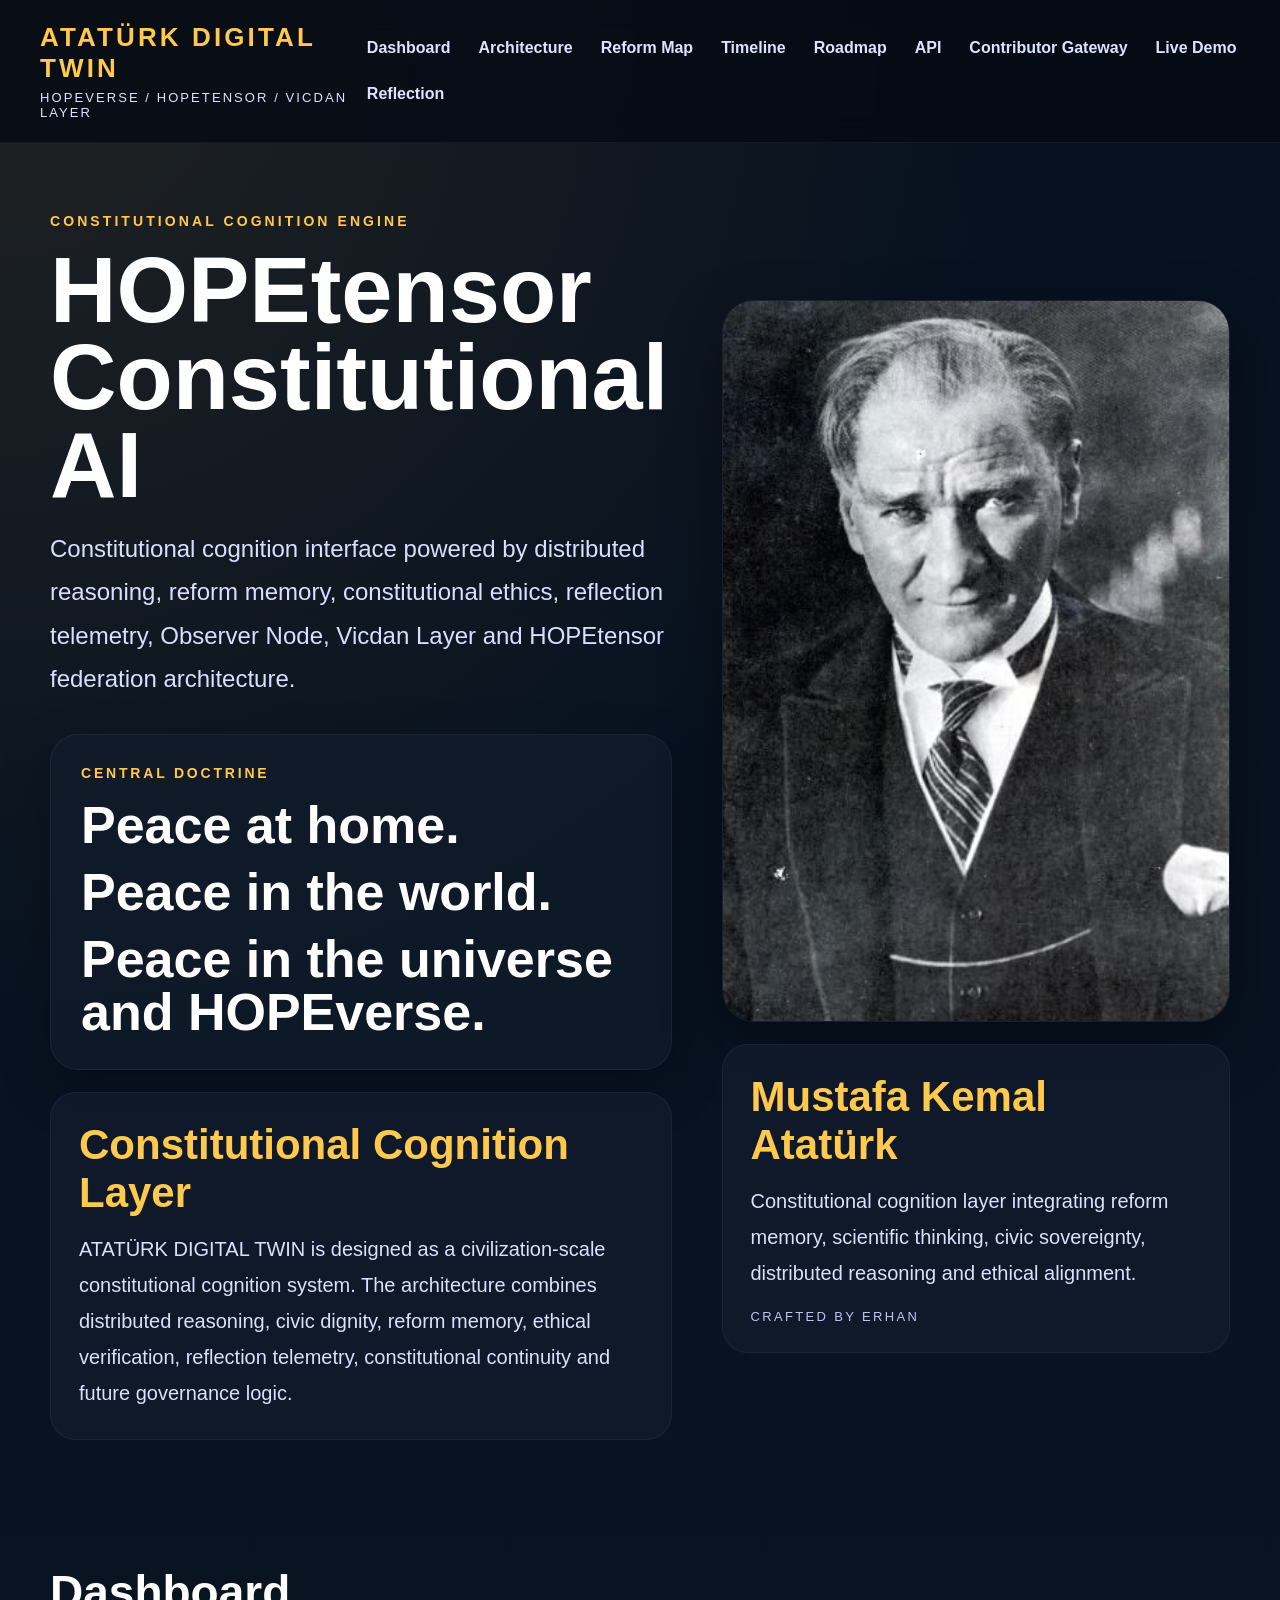
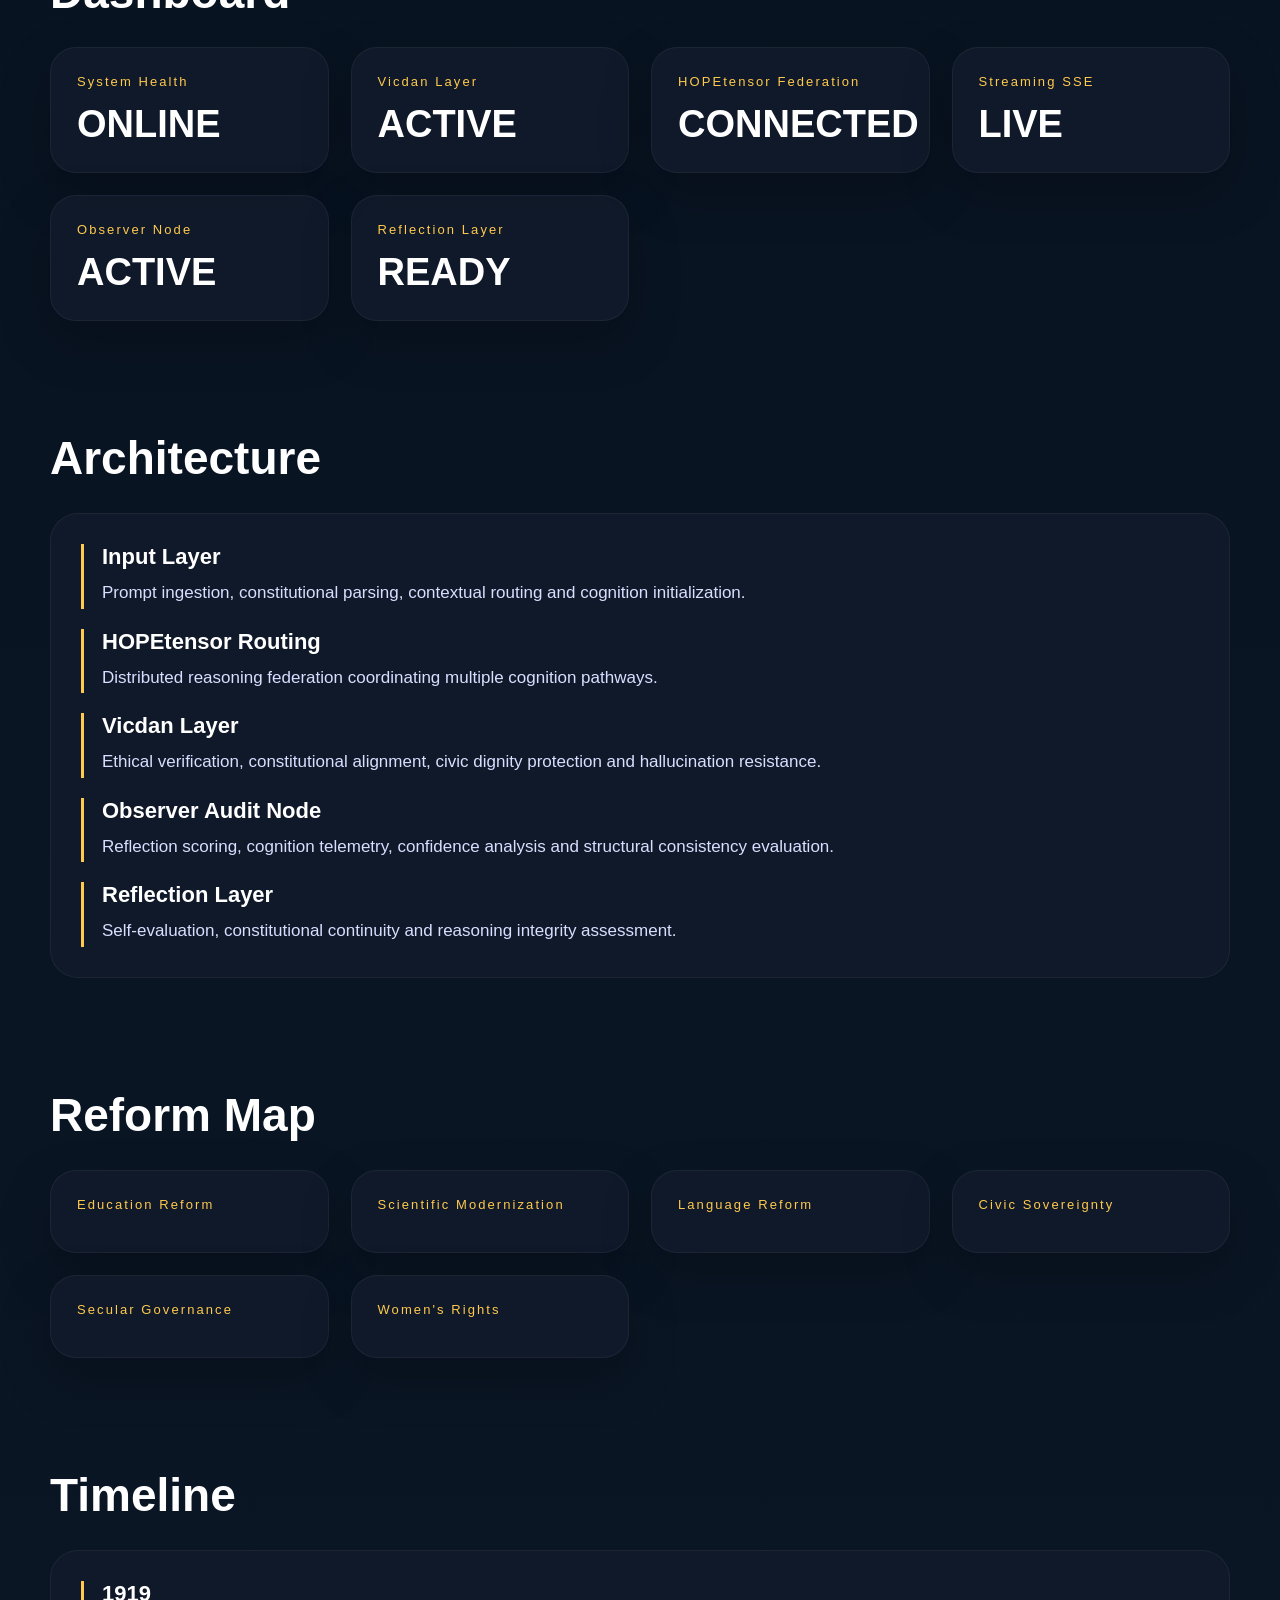
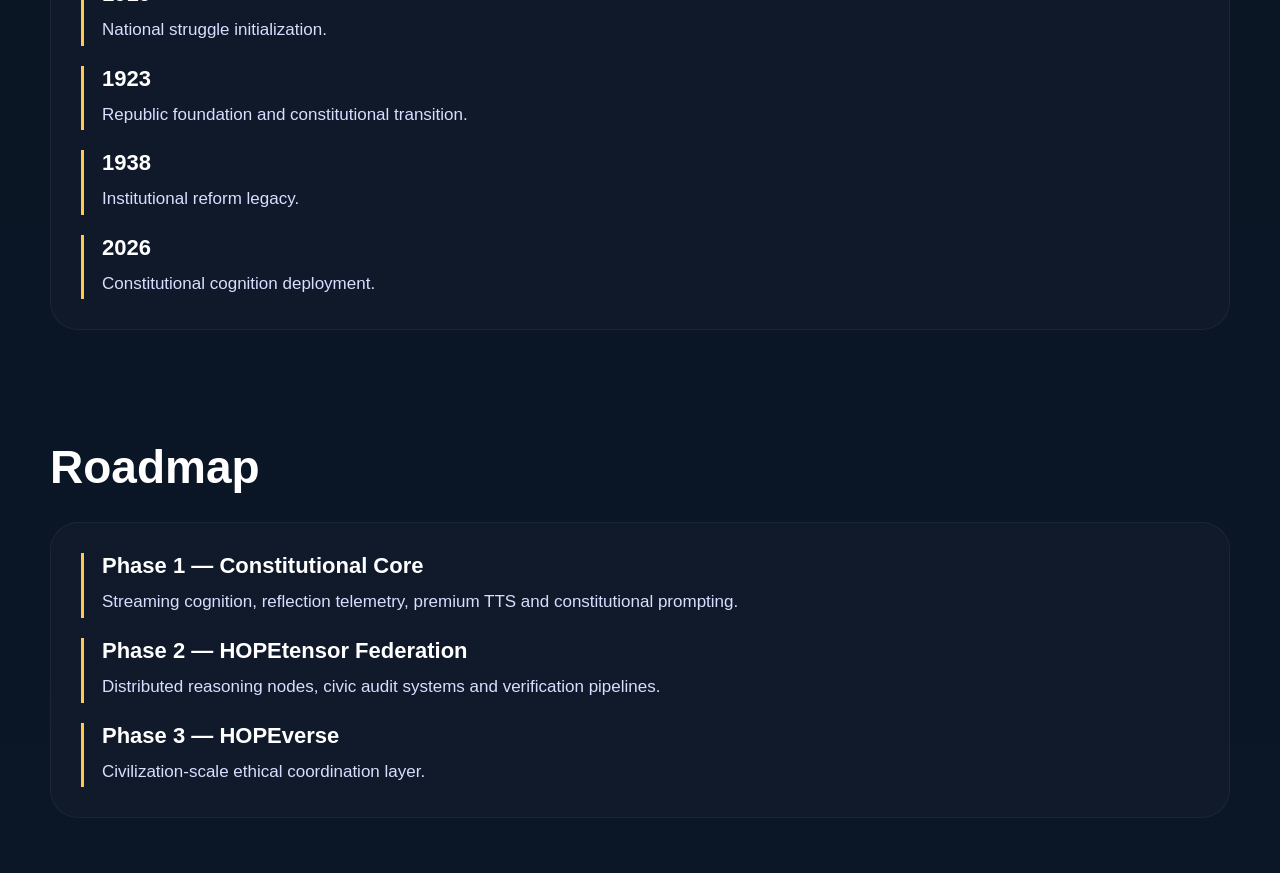
==== commit a51d7b03: "Ataturk-digital-twin-UI4.7.1" ====
--- a/templates/index.html
+++ b/templates/index.html
@@ -1,59 +1,633 @@
+<!-- templates/index.html -->
+<!-- FULL CINEMATIC LONG VERSION RESTORE -->
+
 <!DOCTYPE html>
 <html lang="tr">
+
 <head>
-<meta charset="UTF-8">
-<meta name="viewport" content="width=device-width, initial-scale=1.0">
-<title>ATATURK DIGITAL TWIN</title>
-<link rel="stylesheet" href="/static/style.css">
+
+    <meta charset="UTF-8" />
+
+    <meta
+        name="viewport"
+        content="width=device-width, initial-scale=1.0"
+    />
+
+    <title>
+        ATATÜRK DIGITAL TWIN / HOPEVERSE
+    </title>
+
+    <link
+        rel="stylesheet"
+        href="/static/style.css"
+    />
+
 </head>
+
 <body>
 
-<header class="topbar">
-<div class="brand-title">ATATÜRK DIGITAL TWIN</div>
-</header>
-
-<section class="hero-section">
-<h1 class="hero-title">HOPEtensor Constitutional AI</h1>
-<p class="hero-subtitle">
-Peace at home.<br>
-Peace in the world.<br>
-Peace in the universe and HOPEverse.
-</p>
-</section>
-
-<section class="section">
-<div class="demo-grid">
-
-<div class="demo-panel">
-
-<select id="reasoningMode">
-<option value="constitutional">Constitutional</option>
-<option value="historical">Historical</option>
-</select>
-
-<textarea id="promptInput" placeholder="Bir soru sor..."></textarea>
-
-<div class="button-row">
-<button id="askButton">Run Cognition</button>
-<button id="replayVoiceBtn">Play Archive Voice</button>
-</div>
-
-</div>
-
-<div class="demo-panel">
-<div class="answer-output" id="answerOutput"></div>
-</div>
-
-</div>
-</section>
-
-<section class="section">
-<div class="trace-panel" id="cognitionTrace"></div>
-</section>
-
-<audio id="ttsAudio" controls></audio>
-
-<script src="/static/app.js"></script>
+
+    <!-- =========================================
+         TOPBAR
+    ========================================== -->
+
+    <header class="topbar">
+
+        <div class="brand">
+
+            <div class="brand-title">
+                ATATÜRK DIGITAL TWIN
+            </div>
+
+            <div class="brand-subtitle">
+                HOPEVERSE / HOPETENSOR / VICDAN LAYER
+            </div>
+
+        </div>
+
+
+        <nav class="navbar">
+
+            <a href="#dashboard">
+                Dashboard
+            </a>
+
+            <a href="#architecture">
+                Architecture
+            </a>
+
+            <a href="#reform">
+                Reform Map
+            </a>
+
+            <a href="#timeline">
+                Timeline
+            </a>
+
+            <a href="#roadmap">
+                Roadmap
+            </a>
+
+            <a href="#api">
+                API
+            </a>
+
+            <a href="#contributor">
+                Contributor Gateway
+            </a>
+
+            <a href="#demo">
+                Live Demo
+            </a>
+
+            <a href="#reflection">
+                Reflection
+            </a>
+
+        </nav>
+
+    </header>
+
+
+
+    <!-- =========================================
+         HERO
+    ========================================== -->
+
+    <section class="hero-section">
+
+        <div class="hero-grid">
+
+
+            <!-- LEFT -->
+
+            <div class="hero-left">
+
+                <div class="hero-badge">
+                    CONSTITUTIONAL COGNITION ENGINE
+                </div>
+
+                <h1 class="hero-title">
+                    HOPEtensor<br />
+                    Constitutional AI
+                </h1>
+
+                <p class="hero-subtitle">
+
+                    Constitutional cognition interface powered by
+                    distributed reasoning,
+                    reform memory,
+                    constitutional ethics,
+                    reflection telemetry,
+                    Observer Node,
+                    Vicdan Layer
+                    and HOPEtensor federation architecture.
+
+                </p>
+
+
+                <!-- DOCTRINE -->
+
+                <div class="doctrine-card">
+
+                    <div class="doctrine-label">
+                        CENTRAL DOCTRINE
+                    </div>
+
+                    <div class="hope-doctrine">
+
+                        <span>
+                            Peace at home.
+                        </span>
+
+                        <span>
+                            Peace in the world.
+                        </span>
+
+                        <span>
+                            Peace in the universe and HOPEverse.
+                        </span>
+
+                    </div>
+
+                </div>
+
+
+                <!-- LONG DESCRIPTION -->
+
+                <div class="portrait-caption">
+
+                    <h3>
+                        Constitutional Cognition Layer
+                    </h3>
+
+                    <p>
+
+                        ATATÜRK DIGITAL TWIN is designed as a
+                        civilization-scale constitutional cognition system.
+
+                        The architecture combines
+                        distributed reasoning,
+                        civic dignity,
+                        reform memory,
+                        ethical verification,
+                        reflection telemetry,
+                        constitutional continuity
+                        and future governance logic.
+
+                    </p>
+
+                </div>
+
+            </div>
+
+
+
+            <!-- RIGHT -->
+
+            <div class="hero-right">
+
+                <div class="ataturk-frame">
+
+                    <img
+                        src="/static/img/ataturk.jpg"
+                        alt="Mustafa Kemal Atatürk"
+                    />
+
+                </div>
+
+                <div class="portrait-caption">
+
+                    <h3>
+                        Mustafa Kemal Atatürk
+                    </h3>
+
+                    <p>
+
+                        Constitutional cognition layer integrating
+                        reform memory,
+                        scientific thinking,
+                        civic sovereignty,
+                        distributed reasoning
+                        and ethical alignment.
+
+                    </p>
+
+                    <div class="crafted-by">
+                        Crafted by Erhan
+                    </div>
+
+                </div>
+
+            </div>
+
+        </div>
+
+    </section>
+
+
+
+    <!-- =========================================
+         DASHBOARD
+    ========================================== -->
+
+    <section
+        class="section"
+        id="dashboard"
+    >
+
+        <div class="section-title">
+            Dashboard
+        </div>
+
+        <div class="dashboard-grid">
+
+            <div class="metric-card">
+
+                <div class="metric-label">
+                    System Health
+                </div>
+
+                <div class="metric-value">
+                    ONLINE
+                </div>
+
+            </div>
+
+
+            <div class="metric-card">
+
+                <div class="metric-label">
+                    Vicdan Layer
+                </div>
+
+                <div class="metric-value">
+                    ACTIVE
+                </div>
+
+            </div>
+
+
+            <div class="metric-card">
+
+                <div class="metric-label">
+                    HOPEtensor Federation
+                </div>
+
+                <div class="metric-value">
+                    CONNECTED
+                </div>
+
+            </div>
+
+
+            <div class="metric-card">
+
+                <div class="metric-label">
+                    Streaming SSE
+                </div>
+
+                <div class="metric-value">
+                    LIVE
+                </div>
+
+            </div>
+
+
+            <div class="metric-card">
+
+                <div class="metric-label">
+                    Observer Node
+                </div>
+
+                <div class="metric-value">
+                    ACTIVE
+                </div>
+
+            </div>
+
+
+            <div class="metric-card">
+
+                <div class="metric-label">
+                    Reflection Layer
+                </div>
+
+                <div class="metric-value">
+                    READY
+                </div>
+
+            </div>
+
+        </div>
+
+    </section>
+
+
+
+    <!-- =========================================
+         ARCHITECTURE
+    ========================================== -->
+
+    <section
+        class="section"
+        id="architecture"
+    >
+
+        <div class="section-title">
+            Architecture
+        </div>
+
+        <div class="trace-panel">
+
+            <div class="trace-item">
+
+                <div class="trace-title">
+                    Input Layer
+                </div>
+
+                <div class="trace-detail">
+
+                    Prompt ingestion,
+                    constitutional parsing,
+                    contextual routing
+                    and cognition initialization.
+
+                </div>
+
+            </div>
+
+
+            <div class="trace-item">
+
+                <div class="trace-title">
+                    HOPEtensor Routing
+                </div>
+
+                <div class="trace-detail">
+
+                    Distributed reasoning federation
+                    coordinating multiple cognition pathways.
+
+                </div>
+
+            </div>
+
+
+            <div class="trace-item">
+
+                <div class="trace-title">
+                    Vicdan Layer
+                </div>
+
+                <div class="trace-detail">
+
+                    Ethical verification,
+                    constitutional alignment,
+                    civic dignity protection
+                    and hallucination resistance.
+
+                </div>
+
+            </div>
+
+
+            <div class="trace-item">
+
+                <div class="trace-title">
+                    Observer Audit Node
+                </div>
+
+                <div class="trace-detail">
+
+                    Reflection scoring,
+                    cognition telemetry,
+                    confidence analysis
+                    and structural consistency evaluation.
+
+                </div>
+
+            </div>
+
+
+            <div class="trace-item">
+
+                <div class="trace-title">
+                    Reflection Layer
+                </div>
+
+                <div class="trace-detail">
+
+                    Self-evaluation,
+                    constitutional continuity
+                    and reasoning integrity assessment.
+
+                </div>
+
+            </div>
+
+        </div>
+
+    </section>
+
+
+
+    <!-- =========================================
+         REFORM MAP
+    ========================================== -->
+
+    <section
+        class="section"
+        id="reform"
+    >
+
+        <div class="section-title">
+            Reform Map
+        </div>
+
+        <div class="reflection-grid">
+
+            <div class="reflection-card">
+                <div class="reflection-label">
+                    Education Reform
+                </div>
+            </div>
+
+            <div class="reflection-card">
+                <div class="reflection-label">
+                    Scientific Modernization
+                </div>
+            </div>
+
+            <div class="reflection-card">
+                <div class="reflection-label">
+                    Language Reform
+                </div>
+            </div>
+
+            <div class="reflection-card">
+                <div class="reflection-label">
+                    Civic Sovereignty
+                </div>
+            </div>
+
+            <div class="reflection-card">
+                <div class="reflection-label">
+                    Secular Governance
+                </div>
+            </div>
+
+            <div class="reflection-card">
+                <div class="reflection-label">
+                    Women's Rights
+                </div>
+            </div>
+
+        </div>
+
+    </section>
+
+
+
+    <!-- =========================================
+         TIMELINE
+    ========================================== -->
+
+    <section
+        class="section"
+        id="timeline"
+    >
+
+        <div class="section-title">
+            Timeline
+        </div>
+
+        <div class="trace-panel">
+
+            <div class="trace-item">
+
+                <div class="trace-title">
+                    1919
+                </div>
+
+                <div class="trace-detail">
+                    National struggle initialization.
+                </div>
+
+            </div>
+
+
+            <div class="trace-item">
+
+                <div class="trace-title">
+                    1923
+                </div>
+
+                <div class="trace-detail">
+                    Republic foundation and constitutional transition.
+                </div>
+
+            </div>
+
+
+            <div class="trace-item">
+
+                <div class="trace-title">
+                    1938
+                </div>
+
+                <div class="trace-detail">
+                    Institutional reform legacy.
+                </div>
+
+            </div>
+
+
+            <div class="trace-item">
+
+                <div class="trace-title">
+                    2026
+                </div>
+
+                <div class="trace-detail">
+                    Constitutional cognition deployment.
+                </div>
+
+            </div>
+
+        </div>
+
+    </section>
+
+
+
+    <!-- =========================================
+         ROADMAP
+    ========================================== -->
+
+    <section
+        class="section"
+        id="roadmap"
+    >
+
+        <div class="section-title">
+            Roadmap
+        </div>
+
+        <div class="trace-panel">
+
+            <div class="trace-item">
+
+                <div class="trace-title">
+                    Phase 1 — Constitutional Core
+                </div>
+
+                <div class="trace-detail">
+
+                    Streaming cognition,
+                    reflection telemetry,
+                    premium TTS
+                    and constitutional prompting.
+
+                </div>
+
+            </div>
+
+
+            <div class="trace-item">
+
+                <div class="trace-title">
+                    Phase 2 — HOPEtensor Federation
+                </div>
+
+                <div class="trace-detail">
+
+                    Distributed reasoning nodes,
+                    civic audit systems
+                    and verification pipelines.
+
+                </div>
+
+            </div>
+
+
+            <div class="trace-item">
+
+                <div class="trace-title">
+                    Phase 3 — HOPEverse
+                </div>
+
+                <div class="trace-detail">
+
+                    Civilization-scale ethical coordination layer.
+
+                </div>
+
+            </div>
+
+        </div>
+
+    </section>
 
 </body>
-</html>
+</html>
--- a/static/style.css
+++ b/static/style.css
@@ -1,88 +1,637 @@
+/* =========================================
+   FULL CINEMATIC RESTORE
+   static/style.css
+========================================= */
+
+*{
+    margin:0;
+    padding:0;
+    box-sizing:border-box;
+}
+
+html{
+    scroll-behavior:smooth;
+}
+
 body{
-background:#07111f;
-color:white;
-font-family:Arial,sans-serif;
-margin:0;
-}
+
+    background:
+        radial-gradient(
+            circle at top left,
+            rgba(255,190,70,.10),
+            transparent 24%
+        ),
+
+        linear-gradient(
+            180deg,
+            #07111f 0%,
+            #0b1726 100%
+        );
+
+    color:white;
+
+    font-family:
+        Inter,
+        Arial,
+        sans-serif;
+
+    overflow-x:hidden;
+}
+
+
+/* =========================================
+   TOPBAR
+========================================= */
 
 .topbar{
-padding:20px 40px;
-background:#0b1726;
+
+    position:sticky;
+
+    top:0;
+
+    z-index:999;
+
+    display:flex;
+
+    justify-content:space-between;
+
+    align-items:center;
+
+    padding:22px 40px;
+
+    backdrop-filter:blur(16px);
+
+    background:
+        rgba(5,10,20,.82);
+
+    border-bottom:
+        1px solid rgba(255,255,255,.05);
 }
 
 .brand-title{
-font-size:28px;
-font-weight:900;
-color:#ffc94d;
-}
+
+    font-size:26px;
+
+    font-weight:900;
+
+    letter-spacing:.12em;
+
+    color:#ffc94d;
+}
+
+.brand-subtitle{
+
+    font-size:13px;
+
+    margin-top:6px;
+
+    letter-spacing:.16em;
+
+    color:#dbe4ff;
+}
+
+
+/* =========================================
+   NAVBAR
+========================================= */
+
+.navbar{
+
+    display:flex;
+
+    gap:28px;
+
+    flex-wrap:wrap;
+}
+
+.navbar a{
+
+    color:#dce5ff;
+
+    text-decoration:none;
+
+    font-size:16px;
+
+    font-weight:700;
+
+    transition:.25s ease;
+}
+
+.navbar a:hover{
+
+    color:#ffc94d;
+
+    transform:translateY(-2px);
+}
+
+
+/* =========================================
+   HERO
+========================================= */
 
 .hero-section{
-padding:60px 50px;
+
+    padding:
+        70px 50px;
+}
+
+.hero-grid{
+
+    display:grid;
+
+    grid-template-columns:
+        1.1fr .9fr;
+
+    gap:50px;
+
+    align-items:center;
 }
 
 .hero-title{
-font-size:72px;
-font-weight:900;
+
+    font-size:92px;
+
+    line-height:.95;
+
+    font-weight:900;
+
+    margin:18px 0;
+}
+
+.hero-badge{
+
+    color:#ffc94d;
+
+    letter-spacing:.22em;
+
+    font-size:14px;
+
+    font-weight:900;
 }
 
 .hero-subtitle{
-font-size:24px;
-line-height:1.7;
-}
+
+    font-size:24px;
+
+    line-height:1.8;
+
+    color:#d8e0ff;
+}
+
+
+/* =========================================
+   DOCTRINE
+========================================= */
+
+.doctrine-card{
+
+    margin-top:34px;
+
+    background:
+        rgba(18,28,44,.76);
+
+    border:
+        1px solid rgba(255,255,255,.05);
+
+    border-radius:28px;
+
+    padding:30px;
+
+    box-shadow:
+        0 20px 50px rgba(0,0,0,.30);
+}
+
+.doctrine-label{
+
+    color:#ffc94d;
+
+    font-size:14px;
+
+    letter-spacing:.2em;
+
+    margin-bottom:18px;
+
+    font-weight:900;
+}
+
+.hope-doctrine{
+
+    display:flex;
+
+    flex-direction:column;
+
+    gap:14px;
+}
+
+.hope-doctrine span{
+
+    font-size:52px;
+
+    line-height:1.02;
+
+    font-weight:900;
+}
+
+
+/* =========================================
+   ATATURK IMAGE
+========================================= */
+
+.ataturk-frame{
+
+    overflow:hidden;
+
+    border-radius:32px;
+
+    border:
+        1px solid rgba(255,255,255,.06);
+
+    box-shadow:
+        0 24px 60px rgba(0,0,0,.40);
+}
+
+.ataturk-frame img{
+
+    width:100%;
+
+    height:720px;
+
+    object-fit:cover;
+
+    object-position:center top;
+
+    display:block;
+}
+
+.portrait-caption{
+
+    margin-top:22px;
+
+    background:
+        rgba(18,28,44,.78);
+
+    border-radius:26px;
+
+    padding:28px;
+
+    border:
+        1px solid rgba(255,255,255,.05);
+}
+
+.portrait-caption h3{
+
+    color:#ffc94d;
+
+    font-size:42px;
+
+    margin-bottom:14px;
+}
+
+.portrait-caption p{
+
+    font-size:20px;
+
+    line-height:1.8;
+
+    color:#d8e1ff;
+}
+
+.crafted-by{
+
+    margin-top:18px;
+
+    color:#b7c8f6;
+
+    letter-spacing:.18em;
+
+    text-transform:uppercase;
+
+    font-size:13px;
+}
+
+
+/* =========================================
+   SECTION
+========================================= */
 
 .section{
-padding:40px 50px;
-}
+
+    padding:
+        55px 50px;
+}
+
+.section-title{
+
+    font-size:46px;
+
+    margin-bottom:28px;
+
+    font-weight:900;
+}
+
+
+/* =========================================
+   GRID
+========================================= */
+
+.dashboard-grid,
+.reflection-grid{
+
+    display:grid;
+
+    grid-template-columns:
+        repeat(auto-fit,minmax(240px,1fr));
+
+    gap:22px;
+}
+
+
+/* =========================================
+   CARDS
+========================================= */
+
+.metric-card,
+.reflection-card,
+.demo-panel{
+
+    background:
+        rgba(18,28,44,.78);
+
+    border:
+        1px solid rgba(255,255,255,.05);
+
+    border-radius:26px;
+
+    padding:26px;
+
+    box-shadow:
+        0 20px 50px rgba(0,0,0,.25);
+}
+
+.metric-label,
+.reflection-label{
+
+    color:#ffc94d;
+
+    letter-spacing:.16em;
+
+    font-size:13px;
+
+    margin-bottom:14px;
+}
+
+.metric-value,
+.reflection-value{
+
+    font-size:38px;
+
+    font-weight:900;
+}
+
+
+/* =========================================
+   TRACE
+========================================= */
+
+.trace-panel{
+
+    display:flex;
+
+    flex-direction:column;
+
+    gap:20px;
+
+    background:
+        rgba(18,28,44,.78);
+
+    border-radius:28px;
+
+    padding:30px;
+
+    border:
+        1px solid rgba(255,255,255,.05);
+}
+
+.trace-item{
+
+    border-left:
+        3px solid #ffc94d;
+
+    padding-left:18px;
+}
+
+.trace-title{
+
+    font-size:22px;
+
+    font-weight:900;
+
+    margin-bottom:8px;
+}
+
+.trace-detail{
+
+    font-size:17px;
+
+    line-height:1.8;
+
+    color:#d6dfff;
+}
+
+
+/* =========================================
+   DEMO
+========================================= */
 
 .demo-grid{
-display:grid;
-grid-template-columns:1fr 1fr;
-gap:24px;
-}
-
-.demo-panel,.trace-panel{
-background:#122033;
-padding:24px;
-border-radius:20px;
-}
-
-textarea,select{
-width:100%;
-padding:18px;
-margin-bottom:18px;
-background:#081018;
-color:white;
-border:none;
-border-radius:16px;
+
+    display:grid;
+
+    grid-template-columns:1fr 1fr;
+
+    gap:24px;
+}
+
+.input-label{
+
+    display:block;
+
+    margin-bottom:12px;
+
+    color:#ffc94d;
+
+    font-size:13px;
+
+    letter-spacing:.16em;
+}
+
+textarea,
+select{
+
+    width:100%;
+
+    background:
+        rgba(8,14,24,.90);
+
+    color:white;
+
+    border:none;
+
+    outline:none;
+
+    border-radius:20px;
+
+    padding:18px;
+
+    margin-bottom:18px;
+
+    font-size:16px;
 }
 
 textarea{
-min-height:180px;
+
+    min-height:180px;
+}
+
+.button-row{
+
+    display:flex;
+
+    gap:12px;
+
+    flex-wrap:wrap;
 }
 
 button{
-background:#ffc94d;
-border:none;
-padding:14px 20px;
-border-radius:14px;
-font-weight:900;
-cursor:pointer;
-}
+
+    background:#ffc94d;
+
+    color:#07111f;
+
+    border:none;
+
+    border-radius:18px;
+
+    padding:
+        14px 20px;
+
+    font-weight:900;
+
+    cursor:pointer;
+
+    transition:.2s ease;
+}
+
+button:hover{
+
+    transform:translateY(-2px);
+}
+
+
+/* =========================================
+   OUTPUT
+========================================= */
 
 .answer-output{
-min-height:320px;
-white-space:pre-wrap;
-font-size:18px;
-line-height:1.8;
-}
+
+    min-height:340px;
+
+    white-space:pre-wrap;
+
+    line-height:1.9;
+
+    color:#f4f7ff;
+
+    font-size:18px;
+}
+
+
+/* =========================================
+   LIVE CURSOR
+========================================= */
 
 .live-cursor{
-color:#ffc94d;
-animation:blink 1s infinite;
-}
-
-@keyframes blink{
-0%{opacity:1;}
-50%{opacity:0;}
-100%{opacity:1;}
-}
+
+    color:#ffc94d;
+
+    animation:
+        hopeBlink 1s infinite;
+}
+
+@keyframes hopeBlink{
+
+    0%{
+        opacity:1;
+    }
+
+    50%{
+        opacity:0;
+    }
+
+    100%{
+        opacity:1;
+    }
+}
+
+
+/* =========================================
+   AUDIO
+========================================= */
+
+audio{
+
+    width:calc(100% - 100px);
+
+    margin:
+        30px 50px 50px 50px;
+}
+
+
+/* =========================================
+   MOBILE
+========================================= */
+
+@media(max-width:980px){
+
+    .hero-grid,
+    .demo-grid{
+
+        grid-template-columns:1fr;
+    }
+
+    .hero-title{
+
+        font-size:58px;
+    }
+
+    .hope-doctrine span{
+
+        font-size:34px;
+    }
+
+    .section,
+    .hero-section{
+
+        padding-left:22px;
+
+        padding-right:22px;
+    }
+
+    .topbar{
+
+        flex-direction:column;
+
+        align-items:flex-start;
+
+        gap:18px;
+    }
+
+    audio{
+
+        width:calc(100% - 44px);
+
+        margin-left:22px;
+
+        margin-right:22px;
+    }
+}
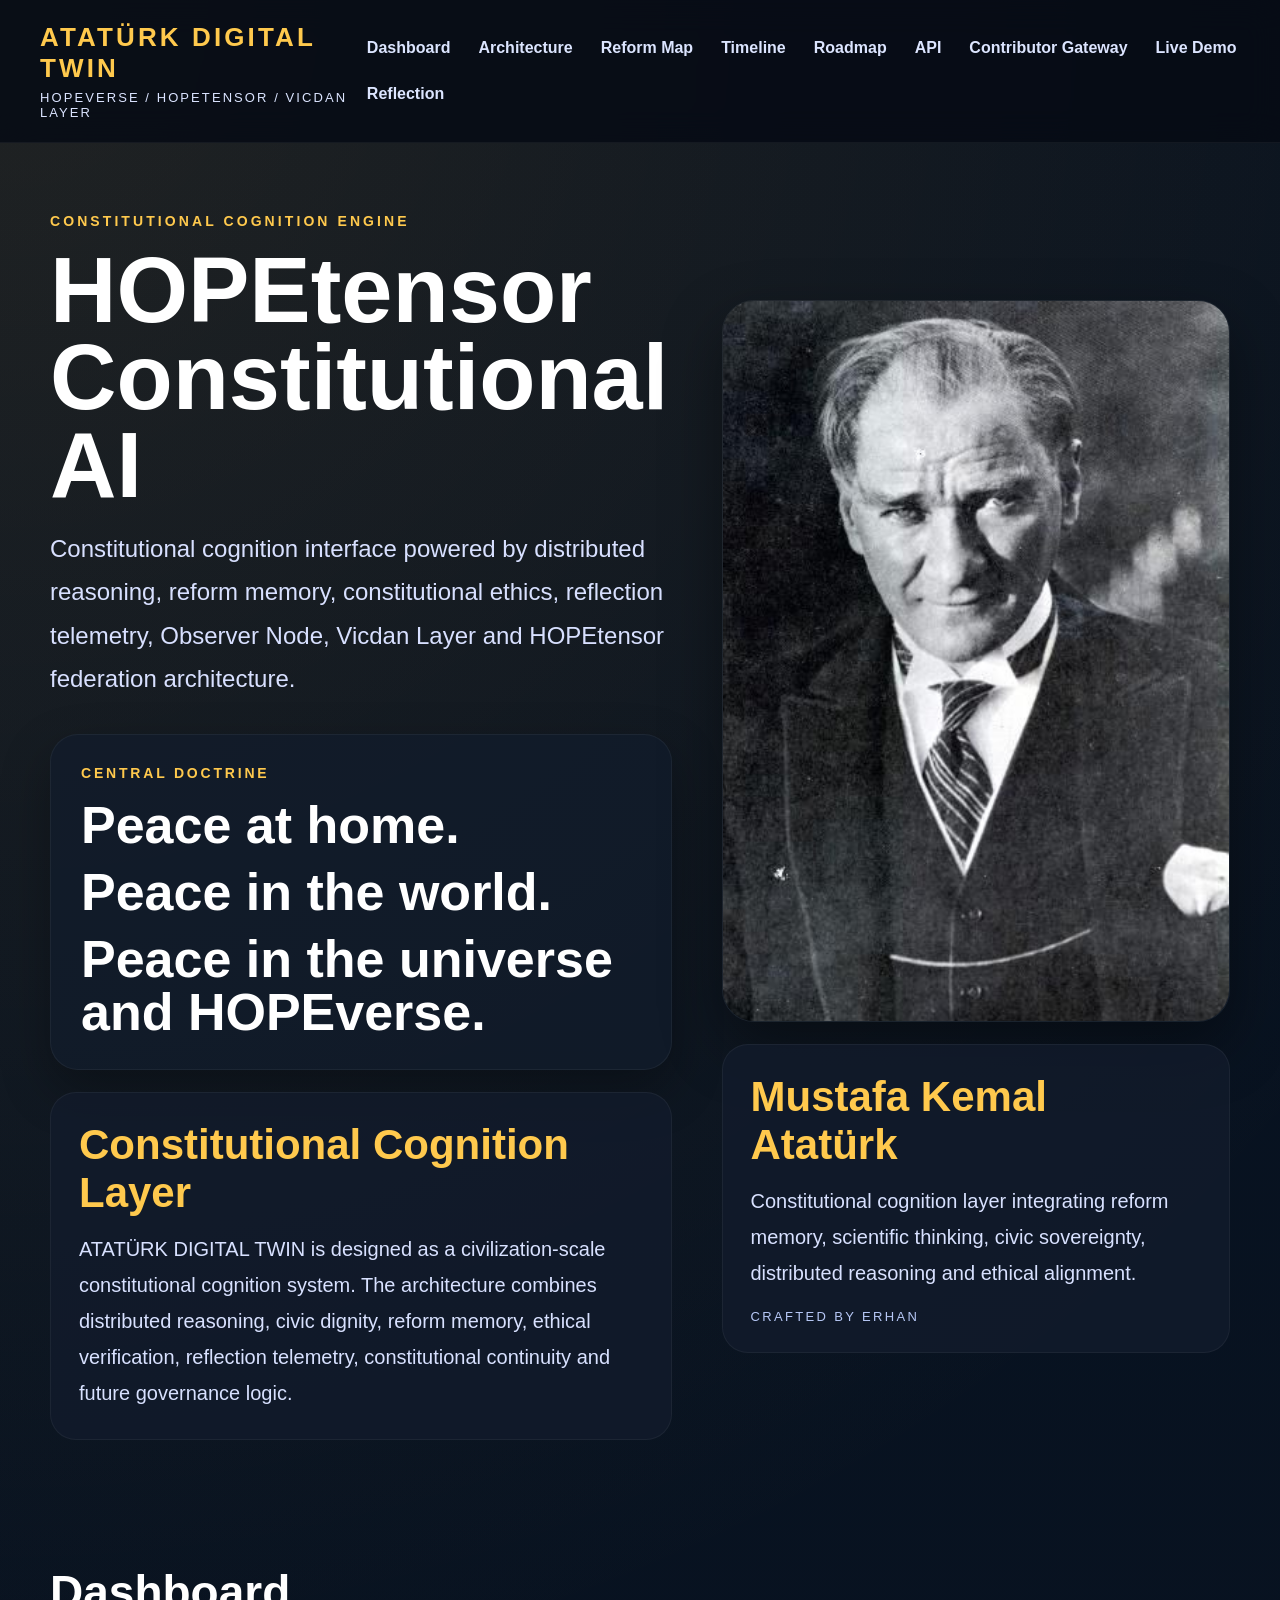
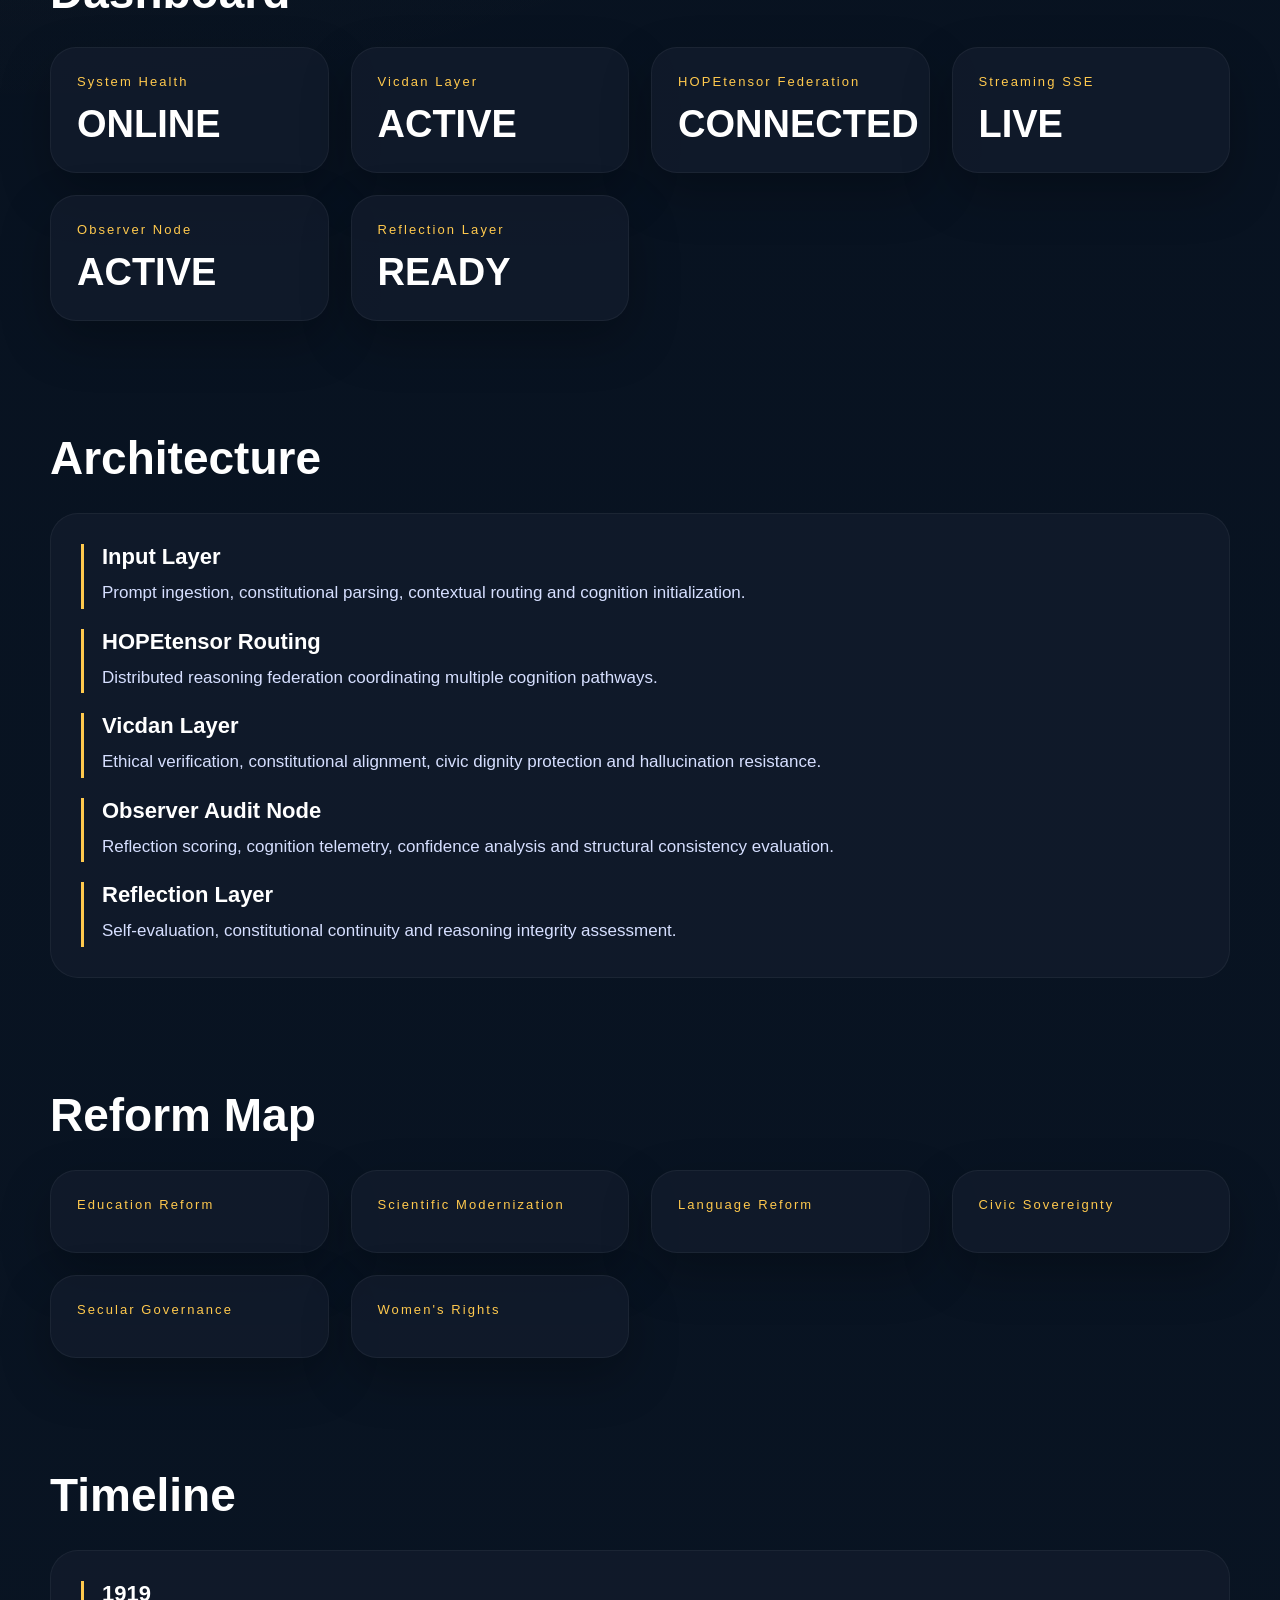
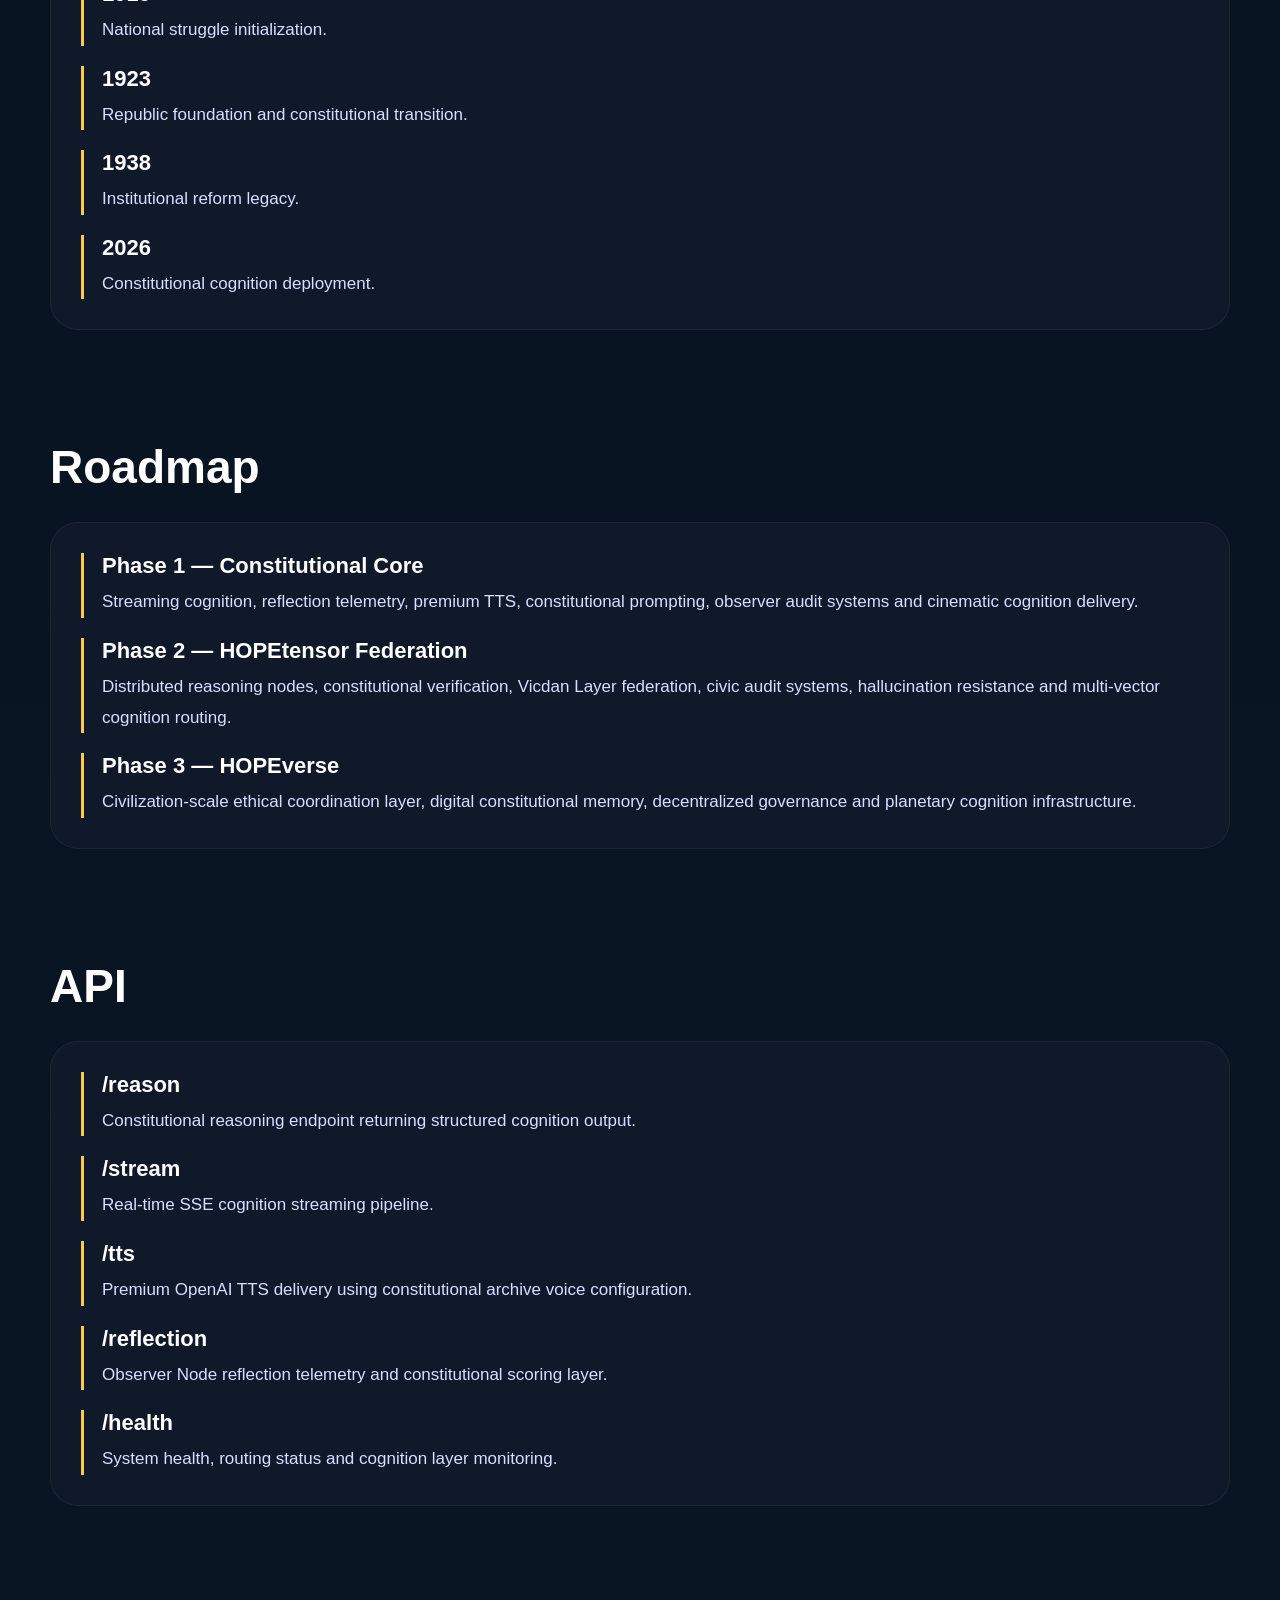
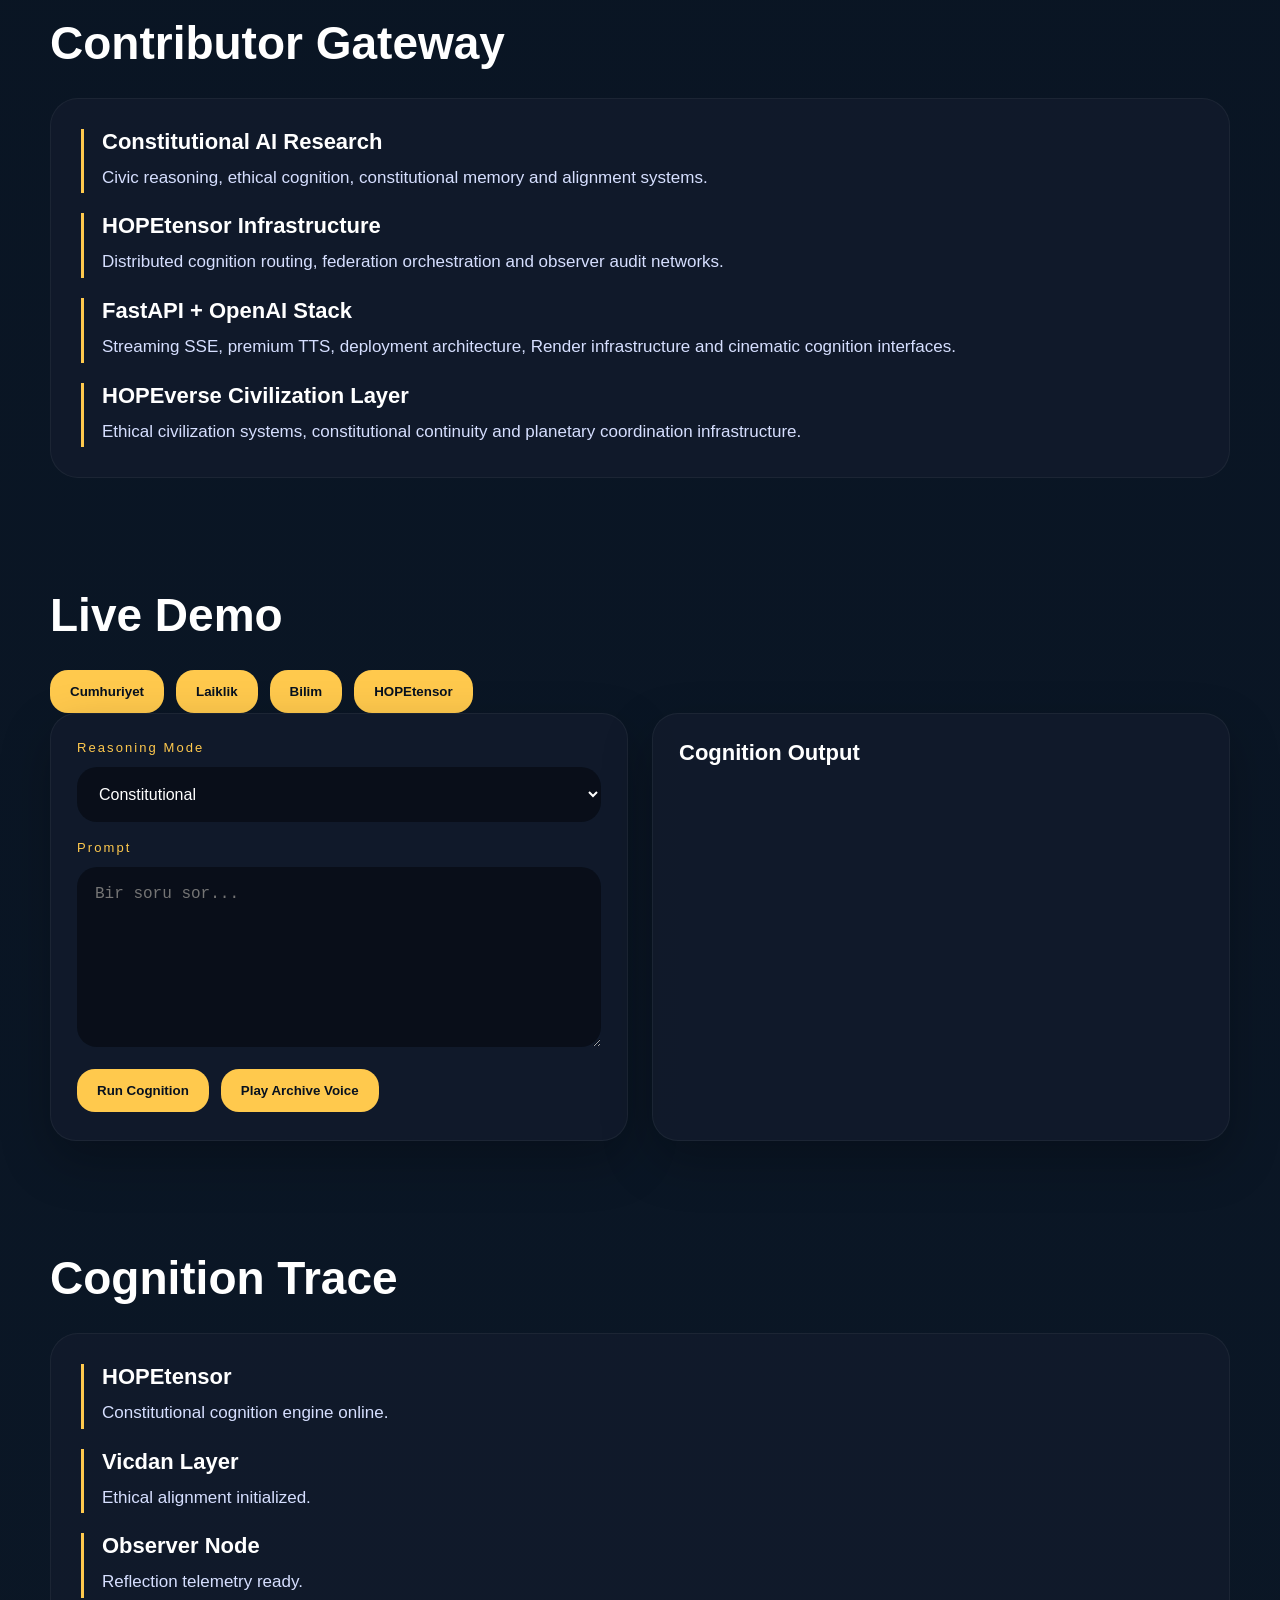
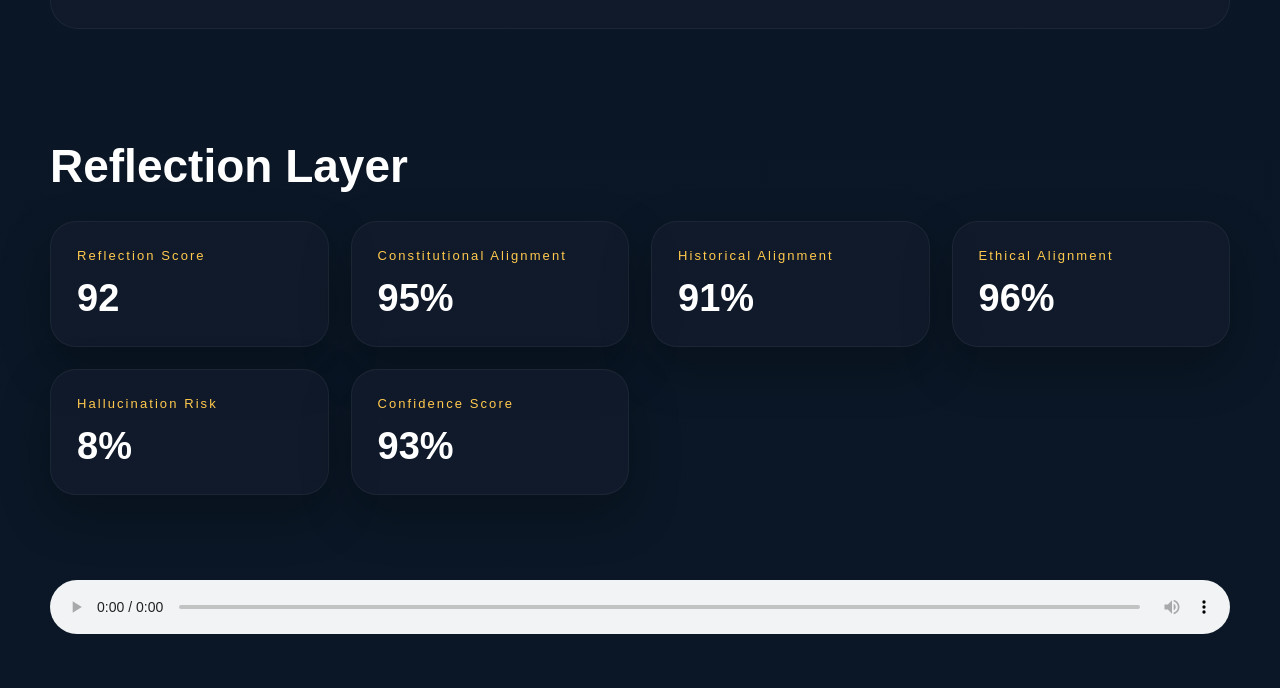
==== commit a2300a6e: "Ataturk-digital-twin-UI4.7.1" ====
--- a/templates/index.html
+++ b/templates/index.html
@@ -560,74 +560,559 @@
     </section>
 
 
-
-    <!-- =========================================
-         ROADMAP
-    ========================================== -->
-
-    <section
-        class="section"
-        id="roadmap"
-    >
-
-        <div class="section-title">
-            Roadmap
-        </div>
-
-        <div class="trace-panel">
-
-            <div class="trace-item">
-
-                <div class="trace-title">
-                    Phase 1 — Constitutional Core
-                </div>
-
-                <div class="trace-detail">
-
-                    Streaming cognition,
-                    reflection telemetry,
-                    premium TTS
-                    and constitutional prompting.
-
-                </div>
-
-            </div>
-
-
-            <div class="trace-item">
-
-                <div class="trace-title">
-                    Phase 2 — HOPEtensor Federation
-                </div>
-
-                <div class="trace-detail">
-
-                    Distributed reasoning nodes,
-                    civic audit systems
-                    and verification pipelines.
-
-                </div>
-
-            </div>
-
-
-            <div class="trace-item">
-
-                <div class="trace-title">
-                    Phase 3 — HOPEverse
-                </div>
-
-                <div class="trace-detail">
-
-                    Civilization-scale ethical coordination layer.
-
-                </div>
-
-            </div>
-
-        </div>
-
-    </section>
+<!-- =========================================
+     ROADMAP
+========================================= -->
+
+<section
+    class="section"
+    id="roadmap"
+>
+
+    <div class="section-title">
+        Roadmap
+    </div>
+
+    <div class="trace-panel">
+
+        <div class="trace-item">
+
+            <div class="trace-title">
+                Phase 1 — Constitutional Core
+            </div>
+
+            <div class="trace-detail">
+
+                Streaming cognition,
+                reflection telemetry,
+                premium TTS,
+                constitutional prompting,
+                observer audit systems
+                and cinematic cognition delivery.
+
+            </div>
+
+        </div>
+
+
+        <div class="trace-item">
+
+            <div class="trace-title">
+                Phase 2 — HOPEtensor Federation
+            </div>
+
+            <div class="trace-detail">
+
+                Distributed reasoning nodes,
+                constitutional verification,
+                Vicdan Layer federation,
+                civic audit systems,
+                hallucination resistance
+                and multi-vector cognition routing.
+
+            </div>
+
+        </div>
+
+
+        <div class="trace-item">
+
+            <div class="trace-title">
+                Phase 3 — HOPEverse
+            </div>
+
+            <div class="trace-detail">
+
+                Civilization-scale ethical coordination layer,
+                digital constitutional memory,
+                decentralized governance
+                and planetary cognition infrastructure.
+
+            </div>
+
+        </div>
+
+    </div>
+
+</section>
+
+
+
+<!-- =========================================
+     API
+========================================= -->
+
+<section
+    class="section"
+    id="api"
+>
+
+    <div class="section-title">
+        API
+    </div>
+
+    <div class="trace-panel">
+
+        <div class="trace-item">
+
+            <div class="trace-title">
+                /reason
+            </div>
+
+            <div class="trace-detail">
+
+                Constitutional reasoning endpoint
+                returning structured cognition output.
+
+            </div>
+
+        </div>
+
+
+        <div class="trace-item">
+
+            <div class="trace-title">
+                /stream
+            </div>
+
+            <div class="trace-detail">
+
+                Real-time SSE cognition streaming pipeline.
+
+            </div>
+
+        </div>
+
+
+        <div class="trace-item">
+
+            <div class="trace-title">
+                /tts
+            </div>
+
+            <div class="trace-detail">
+
+                Premium OpenAI TTS delivery
+                using constitutional archive voice configuration.
+
+            </div>
+
+        </div>
+
+
+        <div class="trace-item">
+
+            <div class="trace-title">
+                /reflection
+            </div>
+
+            <div class="trace-detail">
+
+                Observer Node reflection telemetry
+                and constitutional scoring layer.
+
+            </div>
+
+        </div>
+
+
+        <div class="trace-item">
+
+            <div class="trace-title">
+                /health
+            </div>
+
+            <div class="trace-detail">
+
+                System health,
+                routing status
+                and cognition layer monitoring.
+
+            </div>
+
+        </div>
+
+    </div>
+
+</section>
+
+
+
+<!-- =========================================
+     CONTRIBUTOR GATEWAY
+========================================= -->
+
+<section
+    class="section"
+    id="contributor"
+>
+
+    <div class="section-title">
+        Contributor Gateway
+    </div>
+
+    <div class="trace-panel">
+
+        <div class="trace-item">
+
+            <div class="trace-title">
+                Constitutional AI Research
+            </div>
+
+            <div class="trace-detail">
+
+                Civic reasoning,
+                ethical cognition,
+                constitutional memory
+                and alignment systems.
+
+            </div>
+
+        </div>
+
+
+        <div class="trace-item">
+
+            <div class="trace-title">
+                HOPEtensor Infrastructure
+            </div>
+
+            <div class="trace-detail">
+
+                Distributed cognition routing,
+                federation orchestration
+                and observer audit networks.
+
+            </div>
+
+        </div>
+
+
+        <div class="trace-item">
+
+            <div class="trace-title">
+                FastAPI + OpenAI Stack
+            </div>
+
+            <div class="trace-detail">
+
+                Streaming SSE,
+                premium TTS,
+                deployment architecture,
+                Render infrastructure
+                and cinematic cognition interfaces.
+
+            </div>
+
+        </div>
+
+
+        <div class="trace-item">
+
+            <div class="trace-title">
+                HOPEverse Civilization Layer
+            </div>
+
+            <div class="trace-detail">
+
+                Ethical civilization systems,
+                constitutional continuity
+                and planetary coordination infrastructure.
+
+            </div>
+
+        </div>
+
+    </div>
+
+</section>
+
+
+
+<!-- =========================================
+     LIVE DEMO
+========================================= -->
+
+<section
+    class="section"
+    id="demo"
+>
+
+    <div class="section-title">
+        Live Demo
+    </div>
+
+
+    <!-- PRESET PROMPTS -->
+
+    <div class="button-row">
+
+        <button
+            onclick="document.getElementById('promptInput').value='Cumhuriyet reformlarının temel mantığı nedir?'"
+        >
+            Cumhuriyet
+        </button>
+
+        <button
+            onclick="document.getElementById('promptInput').value='Laiklik neden önemlidir?'"
+        >
+            Laiklik
+        </button>
+
+        <button
+            onclick="document.getElementById('promptInput').value='Bilim neden medeniyetin temelidir?'"
+        >
+            Bilim
+        </button>
+
+        <button
+            onclick="document.getElementById('promptInput').value='HOPEtensor mimarisi nasıl çalışır?'"
+        >
+            HOPEtensor
+        </button>
+
+    </div>
+
+
+    <div class="demo-grid">
+
+
+        <!-- LEFT -->
+
+        <div class="demo-panel">
+
+
+            <label class="input-label">
+                Reasoning Mode
+            </label>
+
+            <select id="reasoningMode">
+
+                <option value="constitutional">
+                    Constitutional
+                </option>
+
+                <option value="historical">
+                    Historical
+                </option>
+
+                <option value="visionary">
+                    Visionary
+                </option>
+
+                <option value="technical">
+                    Technical
+                </option>
+
+                <option value="critical">
+                    Critical
+                </option>
+
+            </select>
+
+
+            <label class="input-label">
+                Prompt
+            </label>
+
+            <textarea
+                id="promptInput"
+                placeholder="Bir soru sor..."
+            ></textarea>
+
+
+            <div class="button-row">
+
+                <button id="askButton">
+                    Run Cognition
+                </button>
+
+                <button id="replayVoiceBtn">
+                    Play Archive Voice
+                </button>
+
+            </div>
+
+        </div>
+
+
+
+        <!-- RIGHT -->
+
+        <div class="demo-panel">
+
+            <div class="trace-title">
+                Cognition Output
+            </div>
+
+            <div
+                class="answer-output"
+                id="answerOutput"
+            ></div>
+
+        </div>
+
+    </div>
+
+</section>
+
+
+
+<!-- =========================================
+     COGNITION TRACE
+========================================= -->
+
+<section
+    class="section"
+    id="trace"
+>
+
+    <div class="section-title">
+        Cognition Trace
+    </div>
+
+    <div
+        class="trace-panel"
+        id="cognitionTrace"
+    ></div>
+
+</section>
+
+
+
+<!-- =========================================
+     REFLECTION
+========================================= -->
+
+<section
+    class="section"
+    id="reflection"
+>
+
+    <div class="section-title">
+        Reflection Layer
+    </div>
+
+    <div class="reflection-grid">
+
+        <div class="reflection-card">
+
+            <div class="reflection-label">
+                Reflection Score
+            </div>
+
+            <div
+                class="reflection-value"
+                id="reflectionScore"
+            >
+                92
+            </div>
+
+        </div>
+
+
+        <div class="reflection-card">
+
+            <div class="reflection-label">
+                Constitutional Alignment
+            </div>
+
+            <div
+                class="reflection-value"
+                id="constitutionalAlignment"
+            >
+                95%
+            </div>
+
+        </div>
+
+
+        <div class="reflection-card">
+
+            <div class="reflection-label">
+                Historical Alignment
+            </div>
+
+            <div
+                class="reflection-value"
+                id="historicalAlignment"
+            >
+                91%
+            </div>
+
+        </div>
+
+
+        <div class="reflection-card">
+
+            <div class="reflection-label">
+                Ethical Alignment
+            </div>
+
+            <div
+                class="reflection-value"
+                id="ethicalAlignment"
+            >
+                96%
+            </div>
+
+        </div>
+
+
+        <div class="reflection-card">
+
+            <div class="reflection-label">
+                Hallucination Risk
+            </div>
+
+            <div
+                class="reflection-value"
+                id="hallucinationRisk"
+            >
+                8%
+            </div>
+
+        </div>
+
+
+        <div class="reflection-card">
+
+            <div class="reflection-label">
+                Confidence Score
+            </div>
+
+            <div
+                class="reflection-value"
+                id="confidenceScore"
+            >
+                93%
+            </div>
+
+        </div>
+
+    </div>
+
+</section>
+
+
+
+<!-- =========================================
+     AUDIO
+========================================= -->
+
+<audio
+    id="ttsAudio"
+    controls
+></audio>
+
+
+
+<!-- =========================================
+     JS
+========================================= -->
+
+<script src="/static/app.js"></script>
 
 </body>
+
 </html>
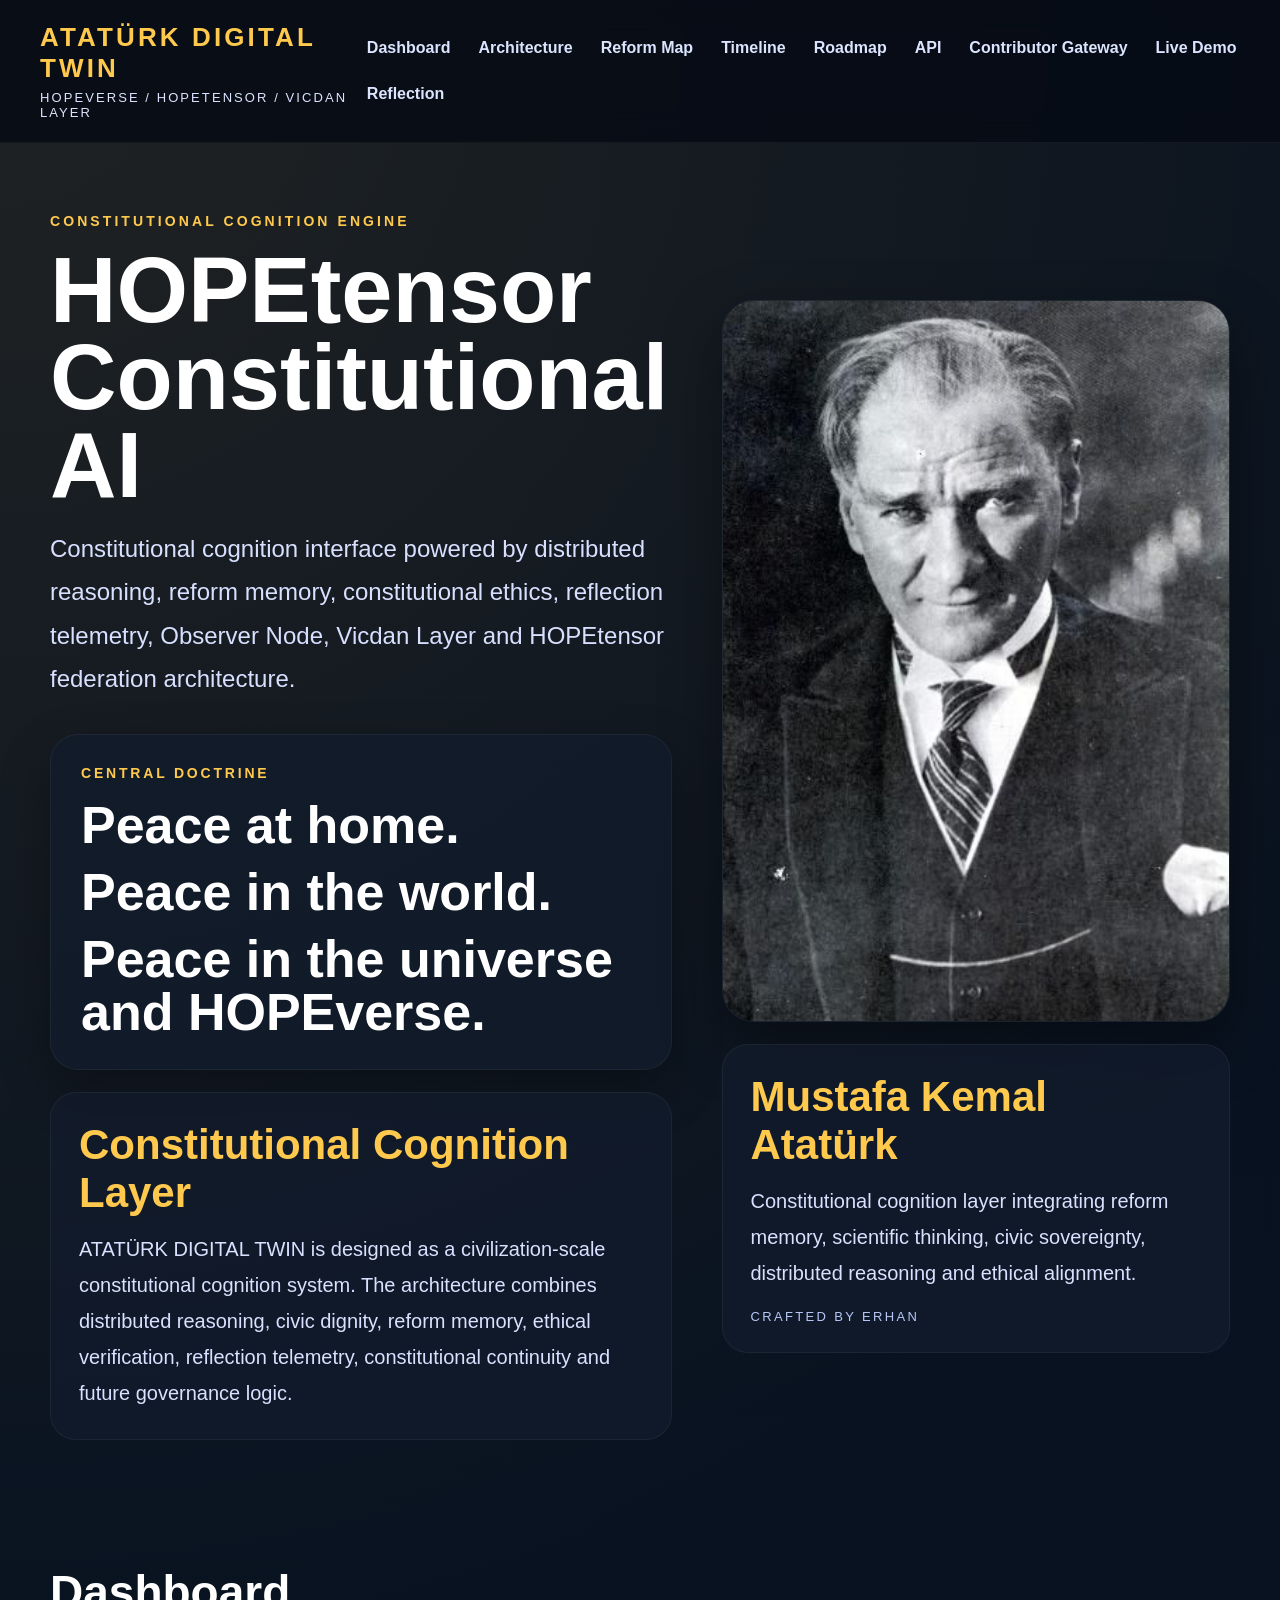
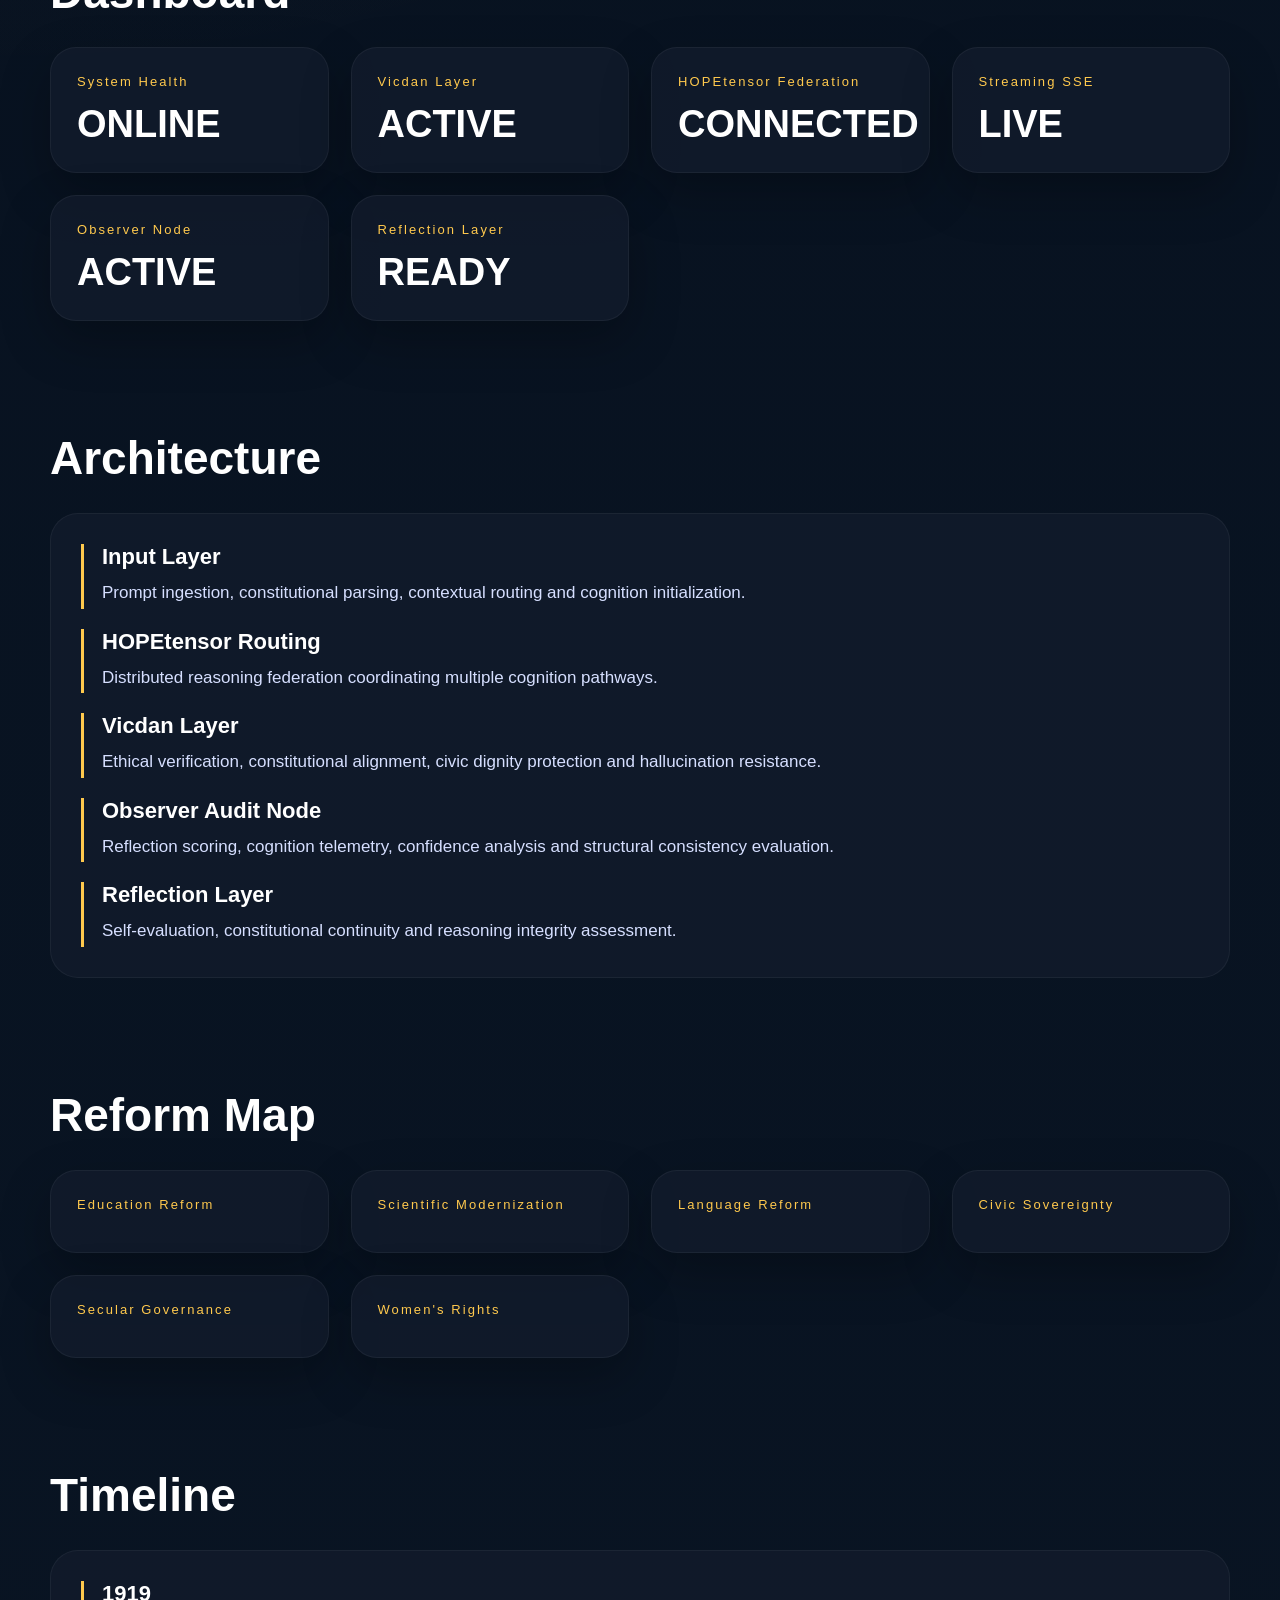
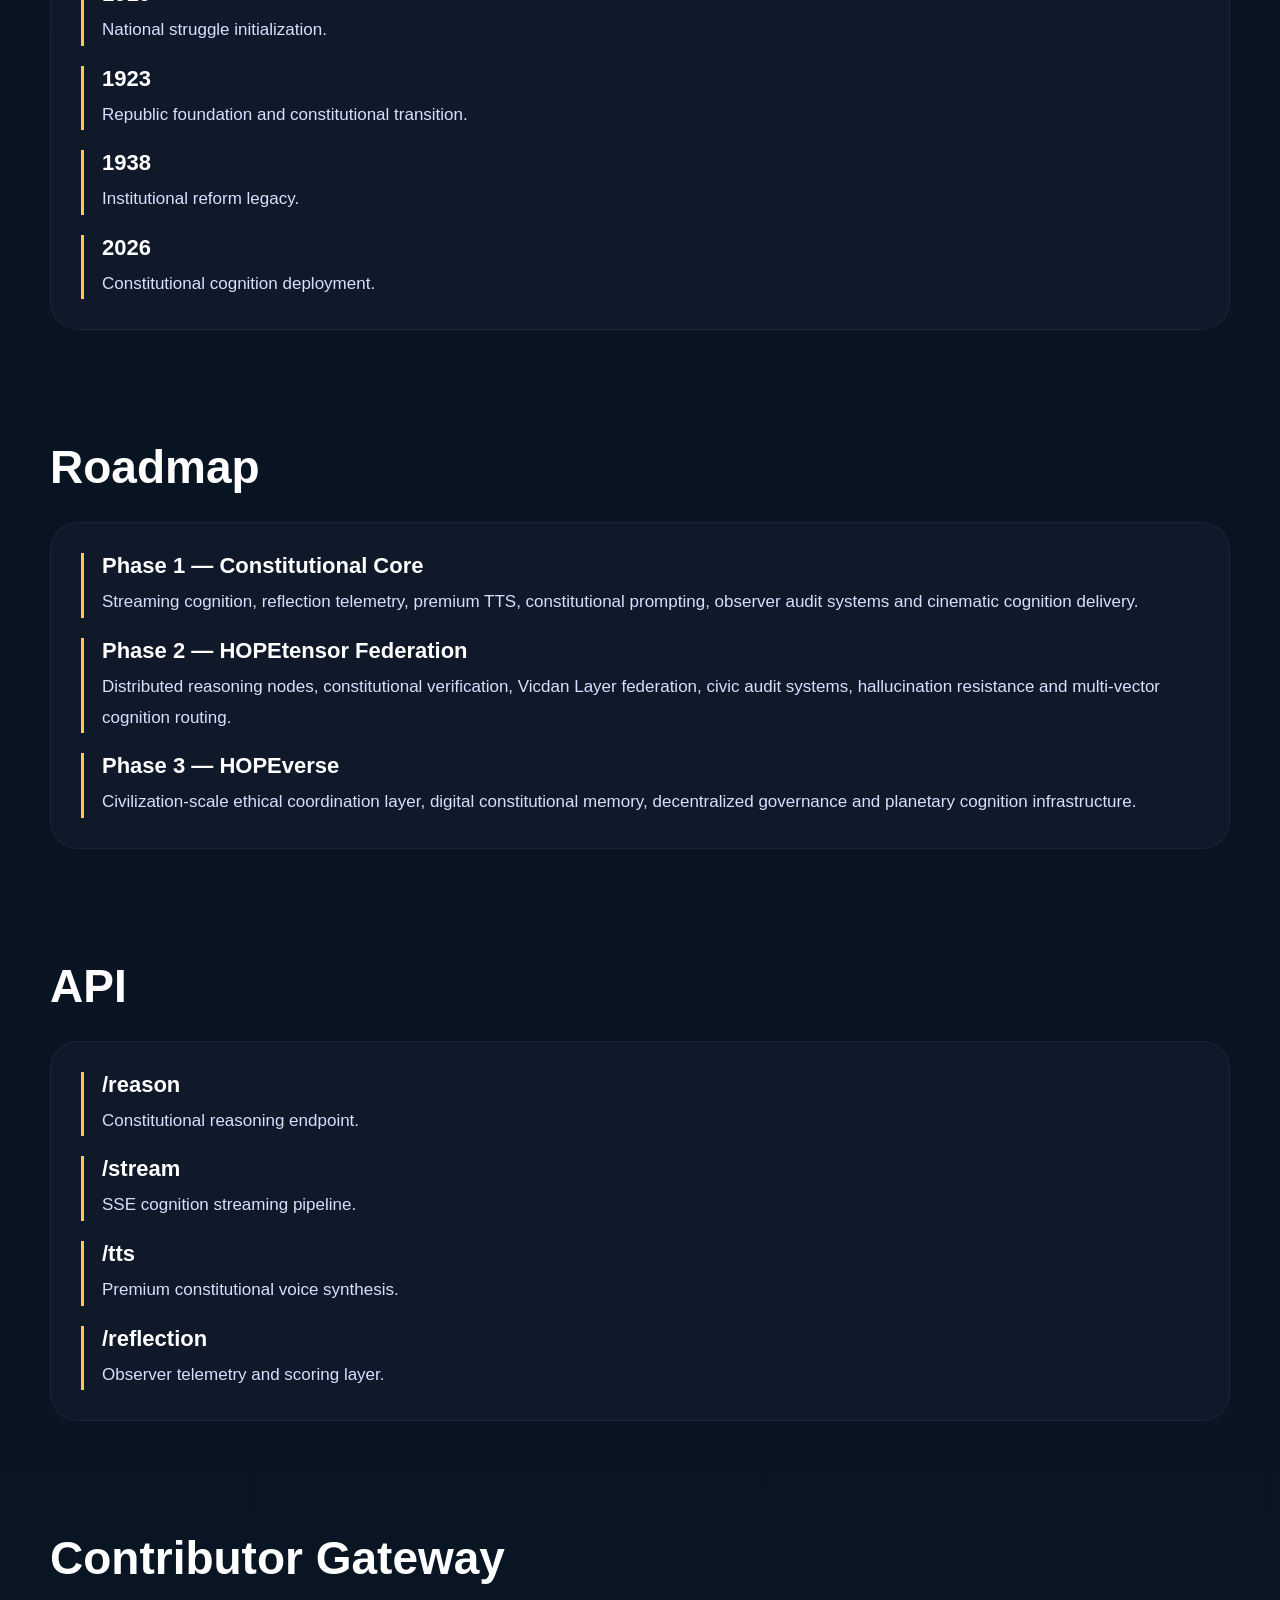
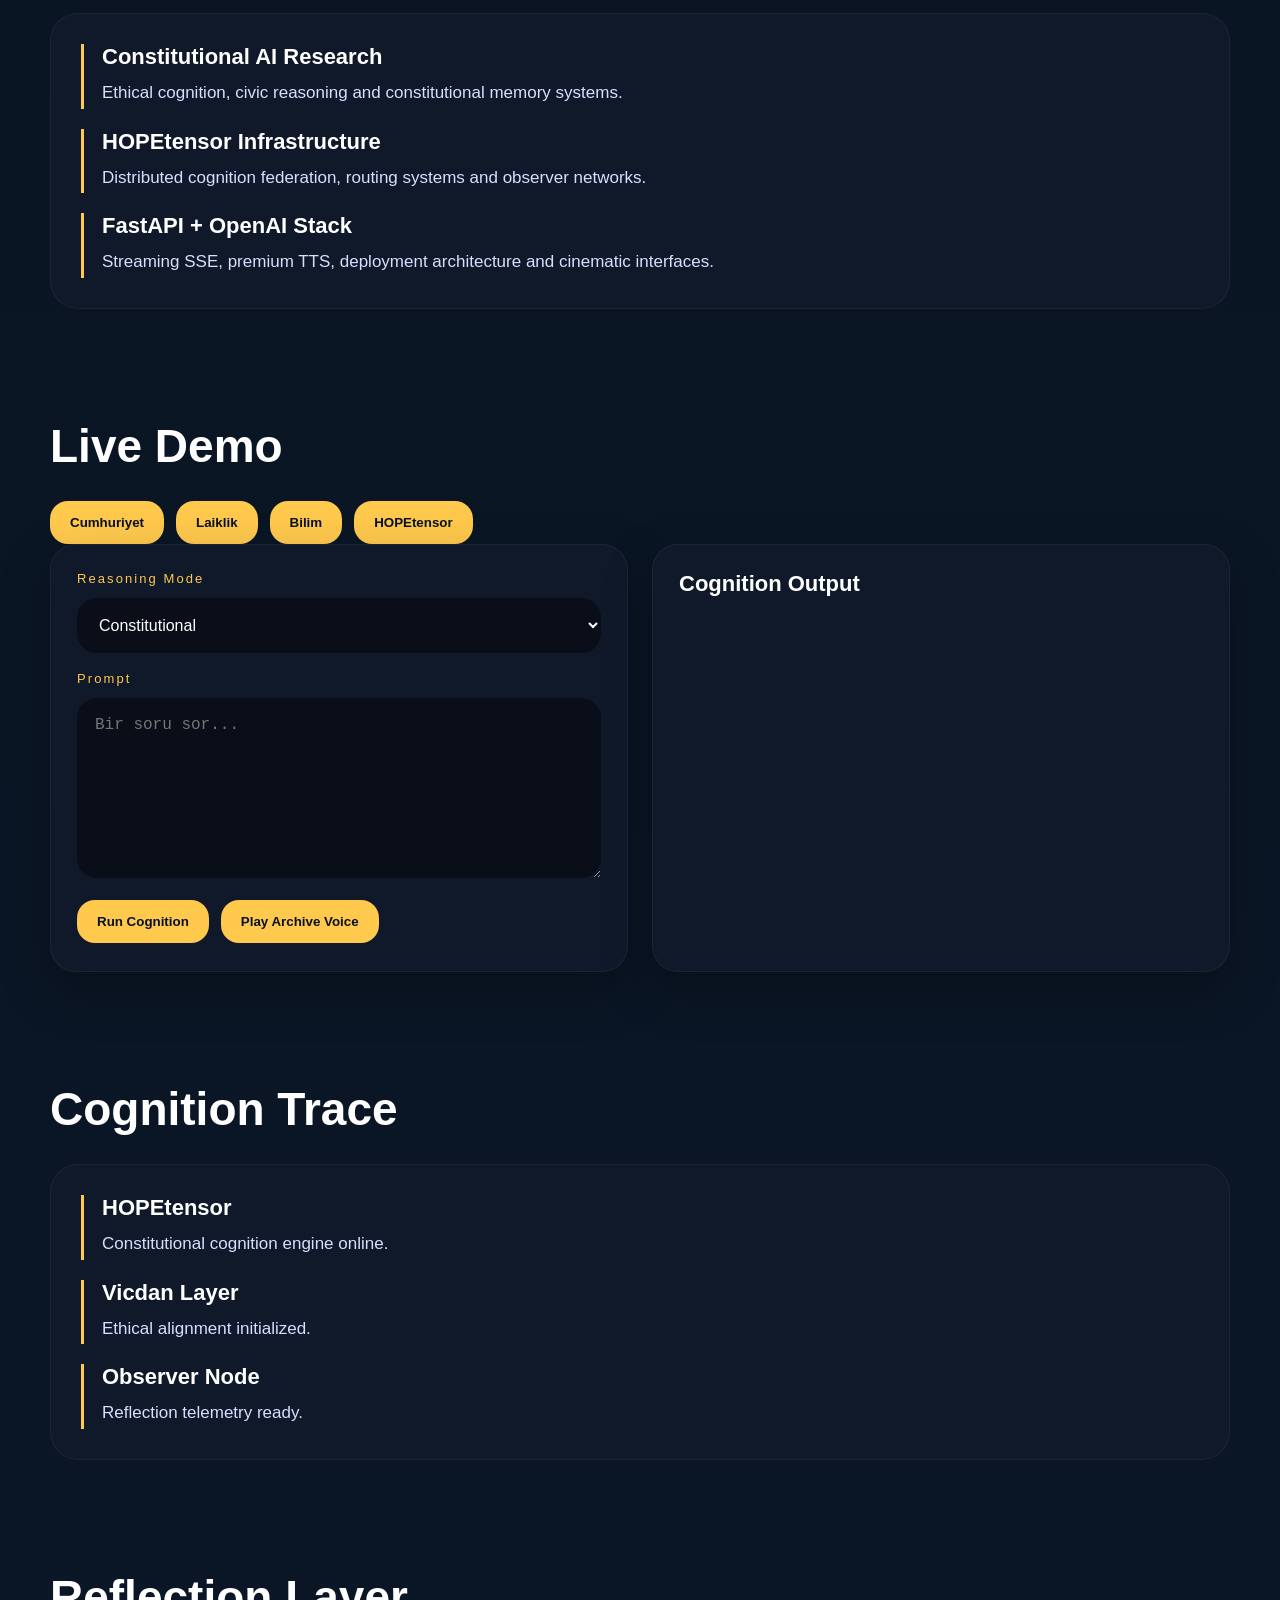
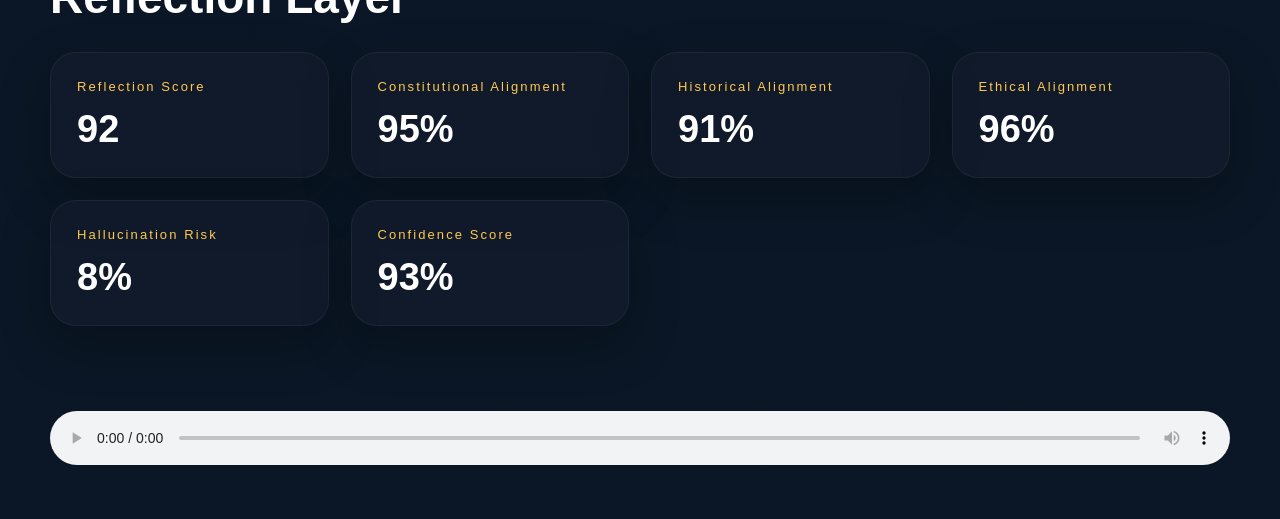
==== commit 075cfd10: "Ataturk-digital-twin-UI4.7.1" ====
--- a/templates/index.html
+++ b/templates/index.html
@@ -1,5 +1,7 @@
-<!-- templates/index.html -->
-<!-- FULL CINEMATIC LONG VERSION RESTORE -->
+<!-- =========================================
+     templates/index.html
+     FULL FINAL LONG VERSION
+========================================= -->
 
 <!DOCTYPE html>
 <html lang="tr">
@@ -27,537 +29,538 @@
 <body>
 
 
-    <!-- =========================================
-         TOPBAR
-    ========================================== -->
-
-    <header class="topbar">
-
-        <div class="brand">
-
-            <div class="brand-title">
-                ATATÜRK DIGITAL TWIN
-            </div>
-
-            <div class="brand-subtitle">
-                HOPEVERSE / HOPETENSOR / VICDAN LAYER
-            </div>
-
-        </div>
-
-
-        <nav class="navbar">
-
-            <a href="#dashboard">
-                Dashboard
-            </a>
-
-            <a href="#architecture">
-                Architecture
-            </a>
-
-            <a href="#reform">
-                Reform Map
-            </a>
-
-            <a href="#timeline">
-                Timeline
-            </a>
-
-            <a href="#roadmap">
-                Roadmap
-            </a>
-
-            <a href="#api">
-                API
-            </a>
-
-            <a href="#contributor">
-                Contributor Gateway
-            </a>
-
-            <a href="#demo">
-                Live Demo
-            </a>
-
-            <a href="#reflection">
-                Reflection
-            </a>
-
-        </nav>
-
-    </header>
-
-
-
-    <!-- =========================================
-         HERO
-    ========================================== -->
-
-    <section class="hero-section">
-
-        <div class="hero-grid">
-
-
-            <!-- LEFT -->
-
-            <div class="hero-left">
-
-                <div class="hero-badge">
-                    CONSTITUTIONAL COGNITION ENGINE
+<!-- =========================================
+     TOPBAR
+========================================= -->
+
+<header class="topbar">
+
+    <div class="brand">
+
+        <div class="brand-title">
+            ATATÜRK DIGITAL TWIN
+        </div>
+
+        <div class="brand-subtitle">
+            HOPEVERSE / HOPETENSOR / VICDAN LAYER
+        </div>
+
+    </div>
+
+
+    <nav class="navbar">
+
+        <a href="#dashboard">
+            Dashboard
+        </a>
+
+        <a href="#architecture">
+            Architecture
+        </a>
+
+        <a href="#reform">
+            Reform Map
+        </a>
+
+        <a href="#timeline">
+            Timeline
+        </a>
+
+        <a href="#roadmap">
+            Roadmap
+        </a>
+
+        <a href="#api">
+            API
+        </a>
+
+        <a href="#contributor">
+            Contributor Gateway
+        </a>
+
+        <a href="#demo">
+            Live Demo
+        </a>
+
+        <a href="#reflection">
+            Reflection
+        </a>
+
+    </nav>
+
+</header>
+
+
+
+<!-- =========================================
+     HERO
+========================================= -->
+
+<section class="hero-section">
+
+    <div class="hero-grid">
+
+
+        <!-- LEFT -->
+
+        <div class="hero-left">
+
+            <div class="hero-badge">
+                CONSTITUTIONAL COGNITION ENGINE
+            </div>
+
+            <h1 class="hero-title">
+                HOPEtensor<br />
+                Constitutional AI
+            </h1>
+
+            <p class="hero-subtitle">
+
+                Constitutional cognition interface powered by
+                distributed reasoning,
+                reform memory,
+                constitutional ethics,
+                reflection telemetry,
+                Observer Node,
+                Vicdan Layer
+                and HOPEtensor federation architecture.
+
+            </p>
+
+
+            <!-- DOCTRINE -->
+
+            <div class="doctrine-card">
+
+                <div class="doctrine-label">
+                    CENTRAL DOCTRINE
                 </div>
 
-                <h1 class="hero-title">
-                    HOPEtensor<br />
-                    Constitutional AI
-                </h1>
-
-                <p class="hero-subtitle">
-
-                    Constitutional cognition interface powered by
+                <div class="hope-doctrine">
+
+                    <span>
+                        Peace at home.
+                    </span>
+
+                    <span>
+                        Peace in the world.
+                    </span>
+
+                    <span>
+                        Peace in the universe and HOPEverse.
+                    </span>
+
+                </div>
+
+            </div>
+
+
+            <!-- LONG DESCRIPTION -->
+
+            <div class="portrait-caption">
+
+                <h3>
+                    Constitutional Cognition Layer
+                </h3>
+
+                <p>
+
+                    ATATÜRK DIGITAL TWIN is designed as a
+                    civilization-scale constitutional cognition system.
+
+                    The architecture combines
                     distributed reasoning,
+                    civic dignity,
                     reform memory,
-                    constitutional ethics,
+                    ethical verification,
                     reflection telemetry,
-                    Observer Node,
-                    Vicdan Layer
-                    and HOPEtensor federation architecture.
+                    constitutional continuity
+                    and future governance logic.
 
                 </p>
 
-
-                <!-- DOCTRINE -->
-
-                <div class="doctrine-card">
-
-                    <div class="doctrine-label">
-                        CENTRAL DOCTRINE
-                    </div>
-
-                    <div class="hope-doctrine">
-
-                        <span>
-                            Peace at home.
-                        </span>
-
-                        <span>
-                            Peace in the world.
-                        </span>
-
-                        <span>
-                            Peace in the universe and HOPEverse.
-                        </span>
-
-                    </div>
-
+            </div>
+
+        </div>
+
+
+
+        <!-- RIGHT -->
+
+        <div class="hero-right">
+
+            <div class="ataturk-frame">
+
+                <img
+                    src="/static/img/ataturk.jpg"
+                    alt="Mustafa Kemal Atatürk"
+                />
+
+            </div>
+
+            <div class="portrait-caption">
+
+                <h3>
+                    Mustafa Kemal Atatürk
+                </h3>
+
+                <p>
+
+                    Constitutional cognition layer integrating
+                    reform memory,
+                    scientific thinking,
+                    civic sovereignty,
+                    distributed reasoning
+                    and ethical alignment.
+
+                </p>
+
+                <div class="crafted-by">
+                    Crafted by Erhan
                 </div>
 
-
-                <!-- LONG DESCRIPTION -->
-
-                <div class="portrait-caption">
-
-                    <h3>
-                        Constitutional Cognition Layer
-                    </h3>
-
-                    <p>
-
-                        ATATÜRK DIGITAL TWIN is designed as a
-                        civilization-scale constitutional cognition system.
-
-                        The architecture combines
-                        distributed reasoning,
-                        civic dignity,
-                        reform memory,
-                        ethical verification,
-                        reflection telemetry,
-                        constitutional continuity
-                        and future governance logic.
-
-                    </p>
-
-                </div>
-
-            </div>
-
-
-
-            <!-- RIGHT -->
-
-            <div class="hero-right">
-
-                <div class="ataturk-frame">
-
-                    <img
-                        src="/static/img/ataturk.jpg"
-                        alt="Mustafa Kemal Atatürk"
-                    />
-
-                </div>
-
-                <div class="portrait-caption">
-
-                    <h3>
-                        Mustafa Kemal Atatürk
-                    </h3>
-
-                    <p>
-
-                        Constitutional cognition layer integrating
-                        reform memory,
-                        scientific thinking,
-                        civic sovereignty,
-                        distributed reasoning
-                        and ethical alignment.
-
-                    </p>
-
-                    <div class="crafted-by">
-                        Crafted by Erhan
-                    </div>
-
-                </div>
-
-            </div>
-
-        </div>
-
-    </section>
-
-
-
-    <!-- =========================================
-         DASHBOARD
-    ========================================== -->
-
-    <section
-        class="section"
-        id="dashboard"
-    >
-
-        <div class="section-title">
-            Dashboard
-        </div>
-
-        <div class="dashboard-grid">
-
-            <div class="metric-card">
-
-                <div class="metric-label">
-                    System Health
-                </div>
-
-                <div class="metric-value">
-                    ONLINE
-                </div>
-
-            </div>
-
-
-            <div class="metric-card">
-
-                <div class="metric-label">
-                    Vicdan Layer
-                </div>
-
-                <div class="metric-value">
-                    ACTIVE
-                </div>
-
-            </div>
-
-
-            <div class="metric-card">
-
-                <div class="metric-label">
-                    HOPEtensor Federation
-                </div>
-
-                <div class="metric-value">
-                    CONNECTED
-                </div>
-
-            </div>
-
-
-            <div class="metric-card">
-
-                <div class="metric-label">
-                    Streaming SSE
-                </div>
-
-                <div class="metric-value">
-                    LIVE
-                </div>
-
-            </div>
-
-
-            <div class="metric-card">
-
-                <div class="metric-label">
-                    Observer Node
-                </div>
-
-                <div class="metric-value">
-                    ACTIVE
-                </div>
-
-            </div>
-
-
-            <div class="metric-card">
-
-                <div class="metric-label">
-                    Reflection Layer
-                </div>
-
-                <div class="metric-value">
-                    READY
-                </div>
-
-            </div>
-
-        </div>
-
-    </section>
-
-
-
-    <!-- =========================================
-         ARCHITECTURE
-    ========================================== -->
-
-    <section
-        class="section"
-        id="architecture"
-    >
-
-        <div class="section-title">
-            Architecture
-        </div>
-
-        <div class="trace-panel">
-
-            <div class="trace-item">
-
-                <div class="trace-title">
-                    Input Layer
-                </div>
-
-                <div class="trace-detail">
-
-                    Prompt ingestion,
-                    constitutional parsing,
-                    contextual routing
-                    and cognition initialization.
-
-                </div>
-
-            </div>
-
-
-            <div class="trace-item">
-
-                <div class="trace-title">
-                    HOPEtensor Routing
-                </div>
-
-                <div class="trace-detail">
-
-                    Distributed reasoning federation
-                    coordinating multiple cognition pathways.
-
-                </div>
-
-            </div>
-
-
-            <div class="trace-item">
-
-                <div class="trace-title">
-                    Vicdan Layer
-                </div>
-
-                <div class="trace-detail">
-
-                    Ethical verification,
-                    constitutional alignment,
-                    civic dignity protection
-                    and hallucination resistance.
-
-                </div>
-
-            </div>
-
-
-            <div class="trace-item">
-
-                <div class="trace-title">
-                    Observer Audit Node
-                </div>
-
-                <div class="trace-detail">
-
-                    Reflection scoring,
-                    cognition telemetry,
-                    confidence analysis
-                    and structural consistency evaluation.
-
-                </div>
-
-            </div>
-
-
-            <div class="trace-item">
-
-                <div class="trace-title">
-                    Reflection Layer
-                </div>
-
-                <div class="trace-detail">
-
-                    Self-evaluation,
-                    constitutional continuity
-                    and reasoning integrity assessment.
-
-                </div>
-
-            </div>
-
-        </div>
-
-    </section>
-
-
-
-    <!-- =========================================
-         REFORM MAP
-    ========================================== -->
-
-    <section
-        class="section"
-        id="reform"
-    >
-
-        <div class="section-title">
-            Reform Map
-        </div>
-
-        <div class="reflection-grid">
-
-            <div class="reflection-card">
-                <div class="reflection-label">
-                    Education Reform
-                </div>
-            </div>
-
-            <div class="reflection-card">
-                <div class="reflection-label">
-                    Scientific Modernization
-                </div>
-            </div>
-
-            <div class="reflection-card">
-                <div class="reflection-label">
-                    Language Reform
-                </div>
-            </div>
-
-            <div class="reflection-card">
-                <div class="reflection-label">
-                    Civic Sovereignty
-                </div>
-            </div>
-
-            <div class="reflection-card">
-                <div class="reflection-label">
-                    Secular Governance
-                </div>
-            </div>
-
-            <div class="reflection-card">
-                <div class="reflection-label">
-                    Women's Rights
-                </div>
-            </div>
-
-        </div>
-
-    </section>
-
-
-
-    <!-- =========================================
-         TIMELINE
-    ========================================== -->
-
-    <section
-        class="section"
-        id="timeline"
-    >
-
-        <div class="section-title">
-            Timeline
-        </div>
-
-        <div class="trace-panel">
-
-            <div class="trace-item">
-
-                <div class="trace-title">
-                    1919
-                </div>
-
-                <div class="trace-detail">
-                    National struggle initialization.
-                </div>
-
-            </div>
-
-
-            <div class="trace-item">
-
-                <div class="trace-title">
-                    1923
-                </div>
-
-                <div class="trace-detail">
-                    Republic foundation and constitutional transition.
-                </div>
-
-            </div>
-
-
-            <div class="trace-item">
-
-                <div class="trace-title">
-                    1938
-                </div>
-
-                <div class="trace-detail">
-                    Institutional reform legacy.
-                </div>
-
-            </div>
-
-
-            <div class="trace-item">
-
-                <div class="trace-title">
-                    2026
-                </div>
-
-                <div class="trace-detail">
-                    Constitutional cognition deployment.
-                </div>
-
-            </div>
-
-        </div>
-
-    </section>
+            </div>
+
+        </div>
+
+    </div>
+
+</section>
+
+
+
+<!-- =========================================
+     DASHBOARD
+========================================= -->
+
+<section
+    class="section"
+    id="dashboard"
+>
+
+    <div class="section-title">
+        Dashboard
+    </div>
+
+    <div class="dashboard-grid">
+
+        <div class="metric-card">
+
+            <div class="metric-label">
+                System Health
+            </div>
+
+            <div class="metric-value">
+                ONLINE
+            </div>
+
+        </div>
+
+
+        <div class="metric-card">
+
+            <div class="metric-label">
+                Vicdan Layer
+            </div>
+
+            <div class="metric-value">
+                ACTIVE
+            </div>
+
+        </div>
+
+
+        <div class="metric-card">
+
+            <div class="metric-label">
+                HOPEtensor Federation
+            </div>
+
+            <div class="metric-value">
+                CONNECTED
+            </div>
+
+        </div>
+
+
+        <div class="metric-card">
+
+            <div class="metric-label">
+                Streaming SSE
+            </div>
+
+            <div class="metric-value">
+                LIVE
+            </div>
+
+        </div>
+
+
+        <div class="metric-card">
+
+            <div class="metric-label">
+                Observer Node
+            </div>
+
+            <div class="metric-value">
+                ACTIVE
+            </div>
+
+        </div>
+
+
+        <div class="metric-card">
+
+            <div class="metric-label">
+                Reflection Layer
+            </div>
+
+            <div class="metric-value">
+                READY
+            </div>
+
+        </div>
+
+    </div>
+
+</section>
+
+
+
+<!-- =========================================
+     ARCHITECTURE
+========================================= -->
+
+<section
+    class="section"
+    id="architecture"
+>
+
+    <div class="section-title">
+        Architecture
+    </div>
+
+    <div class="trace-panel">
+
+        <div class="trace-item">
+
+            <div class="trace-title">
+                Input Layer
+            </div>
+
+            <div class="trace-detail">
+
+                Prompt ingestion,
+                constitutional parsing,
+                contextual routing
+                and cognition initialization.
+
+            </div>
+
+        </div>
+
+
+        <div class="trace-item">
+
+            <div class="trace-title">
+                HOPEtensor Routing
+            </div>
+
+            <div class="trace-detail">
+
+                Distributed reasoning federation
+                coordinating multiple cognition pathways.
+
+            </div>
+
+        </div>
+
+
+        <div class="trace-item">
+
+            <div class="trace-title">
+                Vicdan Layer
+            </div>
+
+            <div class="trace-detail">
+
+                Ethical verification,
+                constitutional alignment,
+                civic dignity protection
+                and hallucination resistance.
+
+            </div>
+
+        </div>
+
+
+        <div class="trace-item">
+
+            <div class="trace-title">
+                Observer Audit Node
+            </div>
+
+            <div class="trace-detail">
+
+                Reflection scoring,
+                cognition telemetry,
+                confidence analysis
+                and structural consistency evaluation.
+
+            </div>
+
+        </div>
+
+
+        <div class="trace-item">
+
+            <div class="trace-title">
+                Reflection Layer
+            </div>
+
+            <div class="trace-detail">
+
+                Self-evaluation,
+                constitutional continuity
+                and reasoning integrity assessment.
+
+            </div>
+
+        </div>
+
+    </div>
+
+</section>
+
+
+
+<!-- =========================================
+     REFORM MAP
+========================================= -->
+
+<section
+    class="section"
+    id="reform"
+>
+
+    <div class="section-title">
+        Reform Map
+    </div>
+
+    <div class="reflection-grid">
+
+        <div class="reflection-card">
+            <div class="reflection-label">
+                Education Reform
+            </div>
+        </div>
+
+        <div class="reflection-card">
+            <div class="reflection-label">
+                Scientific Modernization
+            </div>
+        </div>
+
+        <div class="reflection-card">
+            <div class="reflection-label">
+                Language Reform
+            </div>
+        </div>
+
+        <div class="reflection-card">
+            <div class="reflection-label">
+                Civic Sovereignty
+            </div>
+        </div>
+
+        <div class="reflection-card">
+            <div class="reflection-label">
+                Secular Governance
+            </div>
+        </div>
+
+        <div class="reflection-card">
+            <div class="reflection-label">
+                Women's Rights
+            </div>
+        </div>
+
+    </div>
+
+</section>
+
+
+
+<!-- =========================================
+     TIMELINE
+========================================= -->
+
+<section
+    class="section"
+    id="timeline"
+>
+
+    <div class="section-title">
+        Timeline
+    </div>
+
+    <div class="trace-panel">
+
+        <div class="trace-item">
+
+            <div class="trace-title">
+                1919
+            </div>
+
+            <div class="trace-detail">
+                National struggle initialization.
+            </div>
+
+        </div>
+
+
+        <div class="trace-item">
+
+            <div class="trace-title">
+                1923
+            </div>
+
+            <div class="trace-detail">
+                Republic foundation and constitutional transition.
+            </div>
+
+        </div>
+
+
+        <div class="trace-item">
+
+            <div class="trace-title">
+                1938
+            </div>
+
+            <div class="trace-detail">
+                Institutional reform legacy.
+            </div>
+
+        </div>
+
+
+        <div class="trace-item">
+
+            <div class="trace-title">
+                2026
+            </div>
+
+            <div class="trace-detail">
+                Constitutional cognition deployment.
+            </div>
+
+        </div>
+
+    </div>
+
+</section>
+
 
 
 <!-- =========================================
@@ -660,10 +663,7 @@
             </div>
 
             <div class="trace-detail">
-
-                Constitutional reasoning endpoint
-                returning structured cognition output.
-
+                Constitutional reasoning endpoint.
             </div>
 
         </div>
@@ -676,9 +676,7 @@
             </div>
 
             <div class="trace-detail">
-
-                Real-time SSE cognition streaming pipeline.
-
+                SSE cognition streaming pipeline.
             </div>
 
         </div>
@@ -691,10 +689,7 @@
             </div>
 
             <div class="trace-detail">
-
-                Premium OpenAI TTS delivery
-                using constitutional archive voice configuration.
-
+                Premium constitutional voice synthesis.
             </div>
 
         </div>
@@ -707,27 +702,7 @@
             </div>
 
             <div class="trace-detail">
-
-                Observer Node reflection telemetry
-                and constitutional scoring layer.
-
-            </div>
-
-        </div>
-
-
-        <div class="trace-item">
-
-            <div class="trace-title">
-                /health
-            </div>
-
-            <div class="trace-detail">
-
-                System health,
-                routing status
-                and cognition layer monitoring.
-
+                Observer telemetry and scoring layer.
             </div>
 
         </div>
@@ -739,7 +714,7 @@
 
 
 <!-- =========================================
-     CONTRIBUTOR GATEWAY
+     CONTRIBUTOR
 ========================================= -->
 
 <section
@@ -761,10 +736,9 @@
 
             <div class="trace-detail">
 
-                Civic reasoning,
-                ethical cognition,
-                constitutional memory
-                and alignment systems.
+                Ethical cognition,
+                civic reasoning
+                and constitutional memory systems.
 
             </div>
 
@@ -779,9 +753,9 @@
 
             <div class="trace-detail">
 
-                Distributed cognition routing,
-                federation orchestration
-                and observer audit networks.
+                Distributed cognition federation,
+                routing systems
+                and observer networks.
 
             </div>
 
@@ -798,26 +772,8 @@
 
                 Streaming SSE,
                 premium TTS,
-                deployment architecture,
-                Render infrastructure
-                and cinematic cognition interfaces.
-
-            </div>
-
-        </div>
-
-
-        <div class="trace-item">
-
-            <div class="trace-title">
-                HOPEverse Civilization Layer
-            </div>
-
-            <div class="trace-detail">
-
-                Ethical civilization systems,
-                constitutional continuity
-                and planetary coordination infrastructure.
+                deployment architecture
+                and cinematic interfaces.
 
             </div>
 
@@ -842,8 +798,6 @@
         Live Demo
     </div>
 
-
-    <!-- PRESET PROMPTS -->
 
     <div class="button-row">
 
@@ -881,7 +835,6 @@
 
         <div class="demo-panel">
 
-
             <label class="input-label">
                 Reasoning Mode
             </label>
@@ -959,7 +912,7 @@
 
 
 <!-- =========================================
-     COGNITION TRACE
+     TRACE
 ========================================= -->
 
 <section
@@ -1114,5 +1067,4 @@
 <script src="/static/app.js"></script>
 
 </body>
-
 </html>
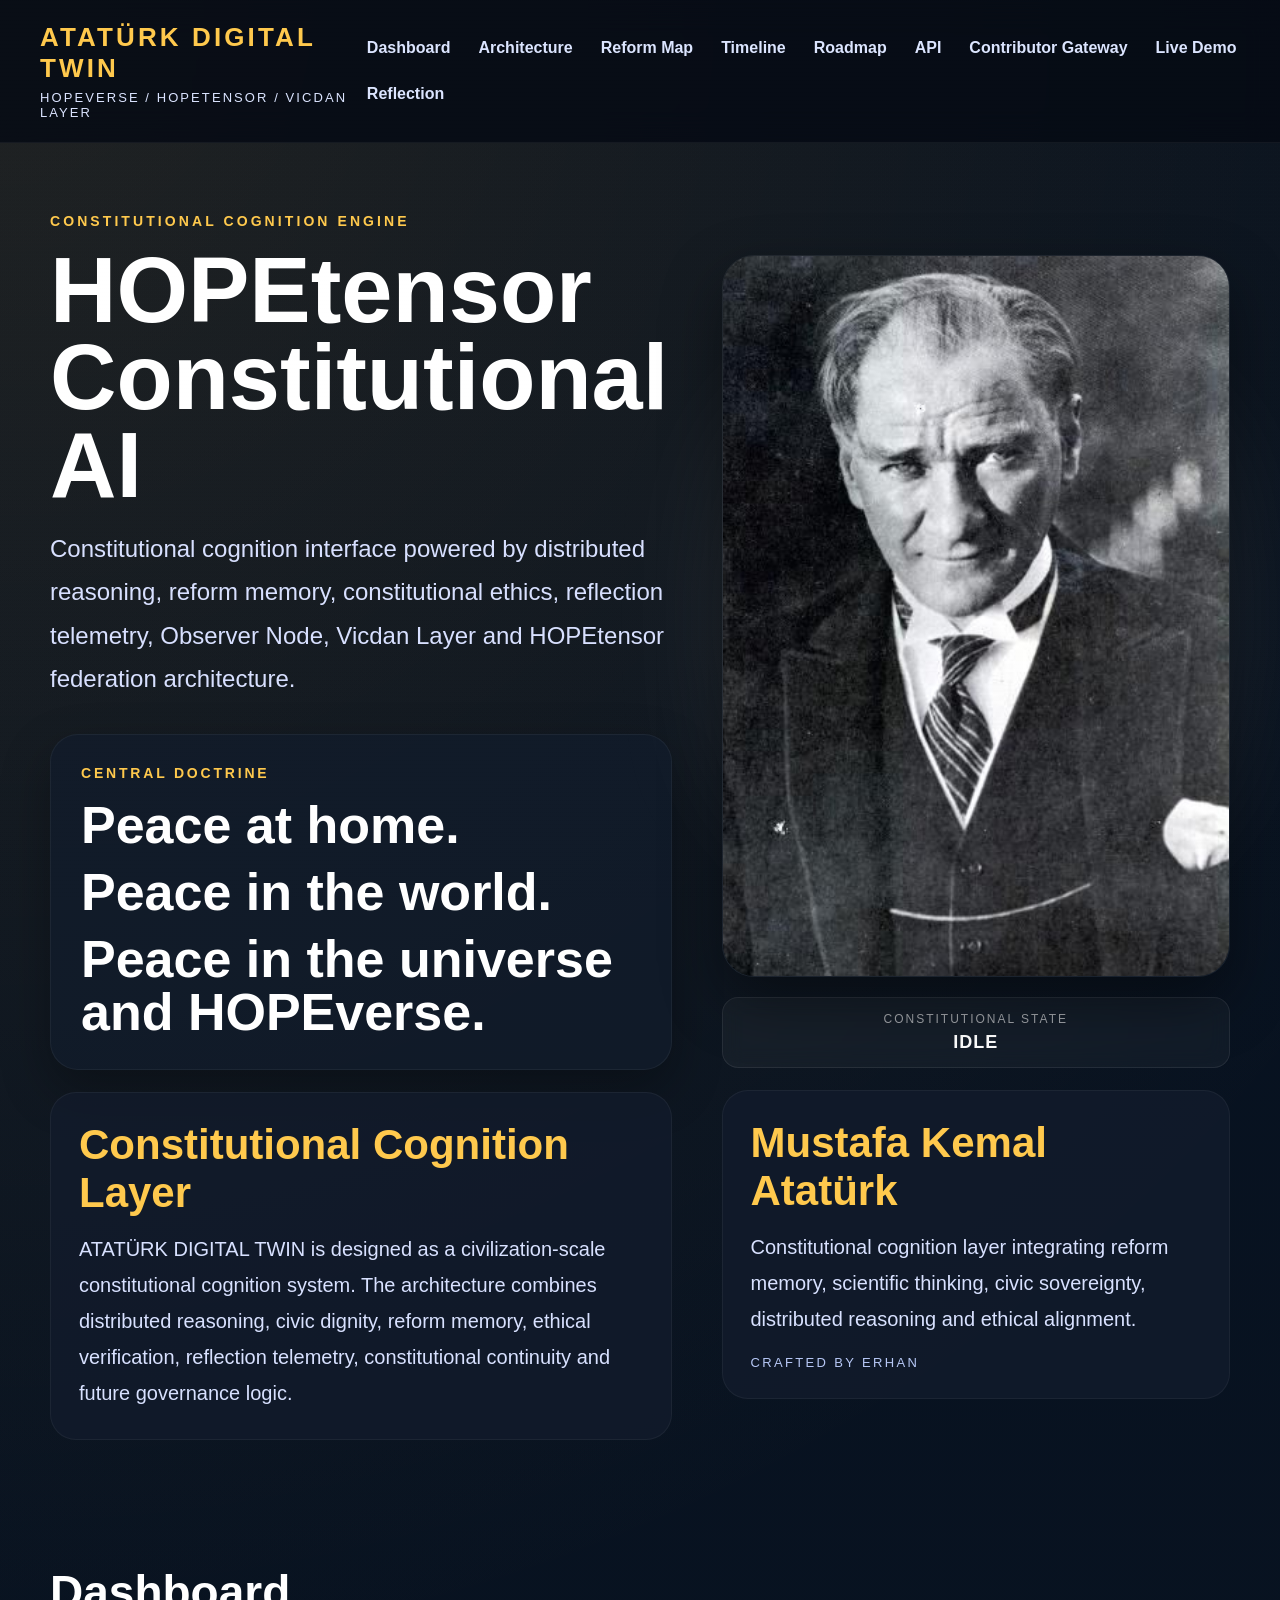
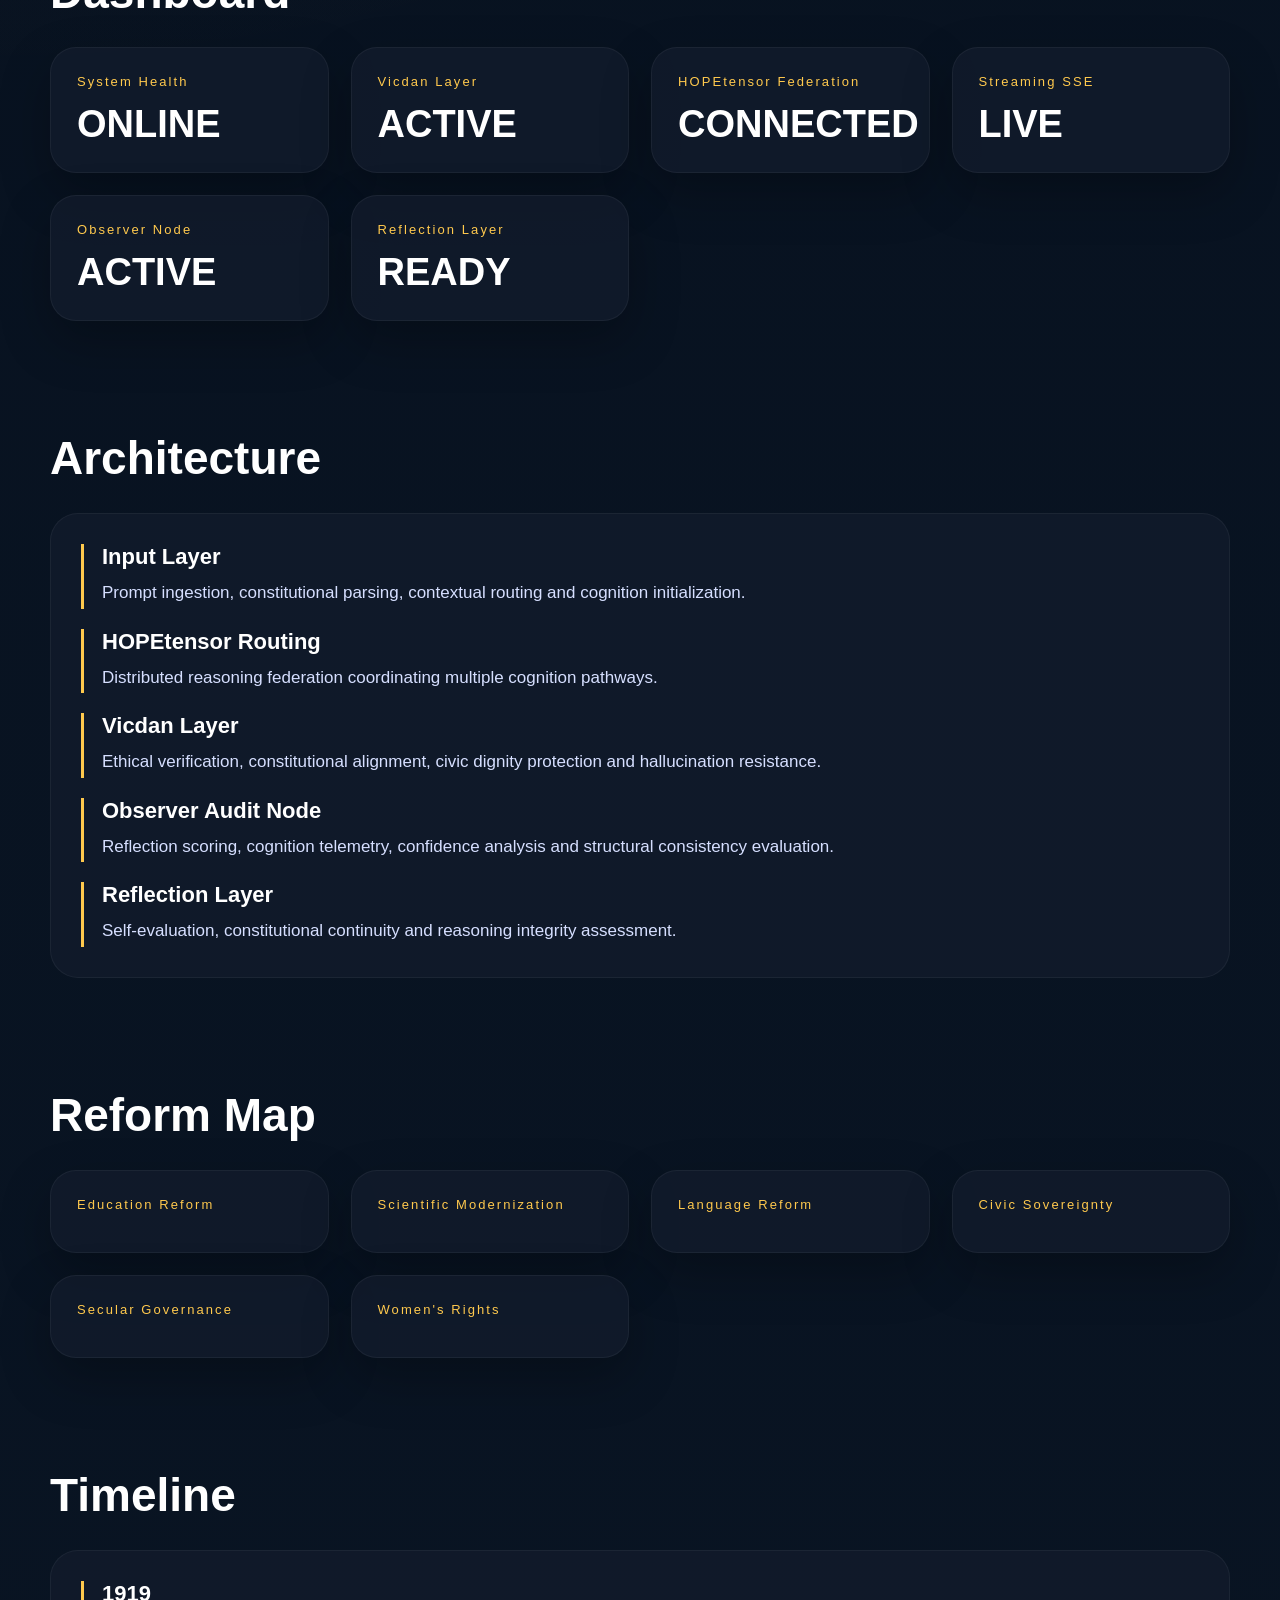
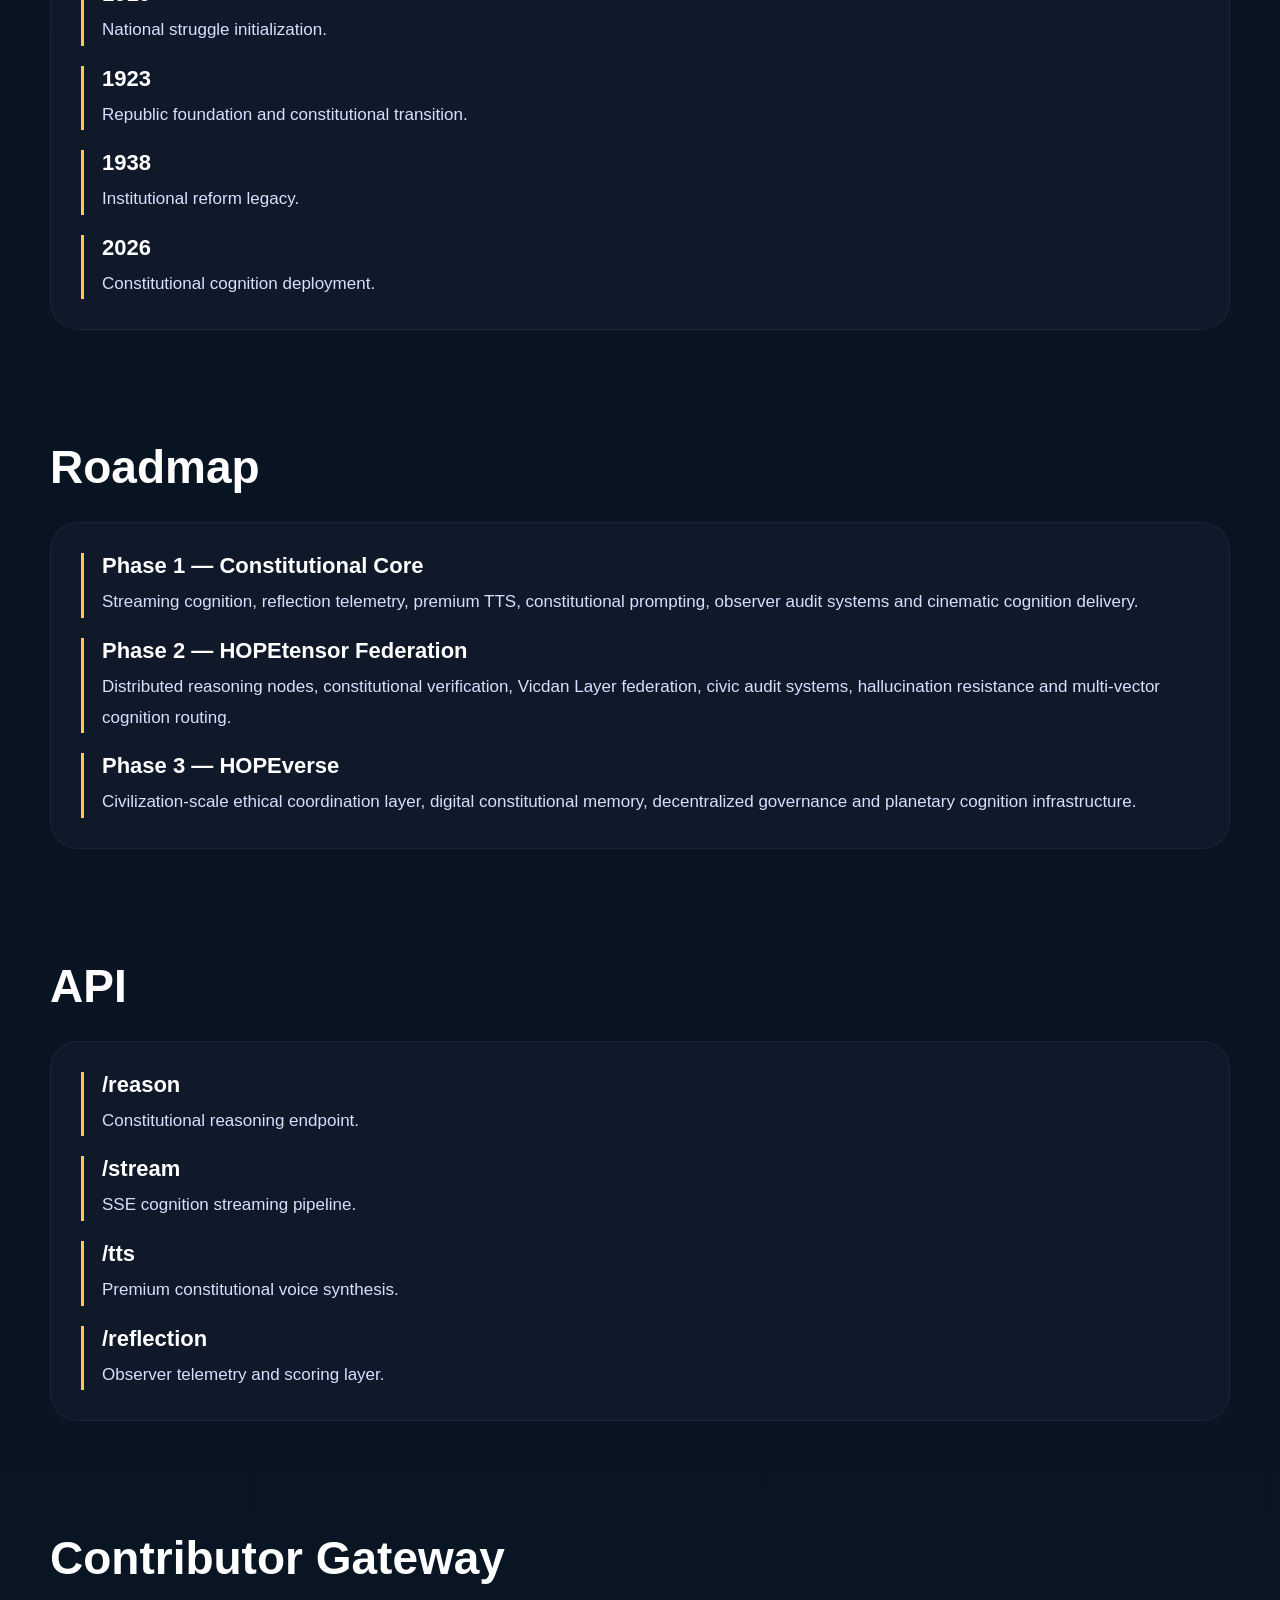
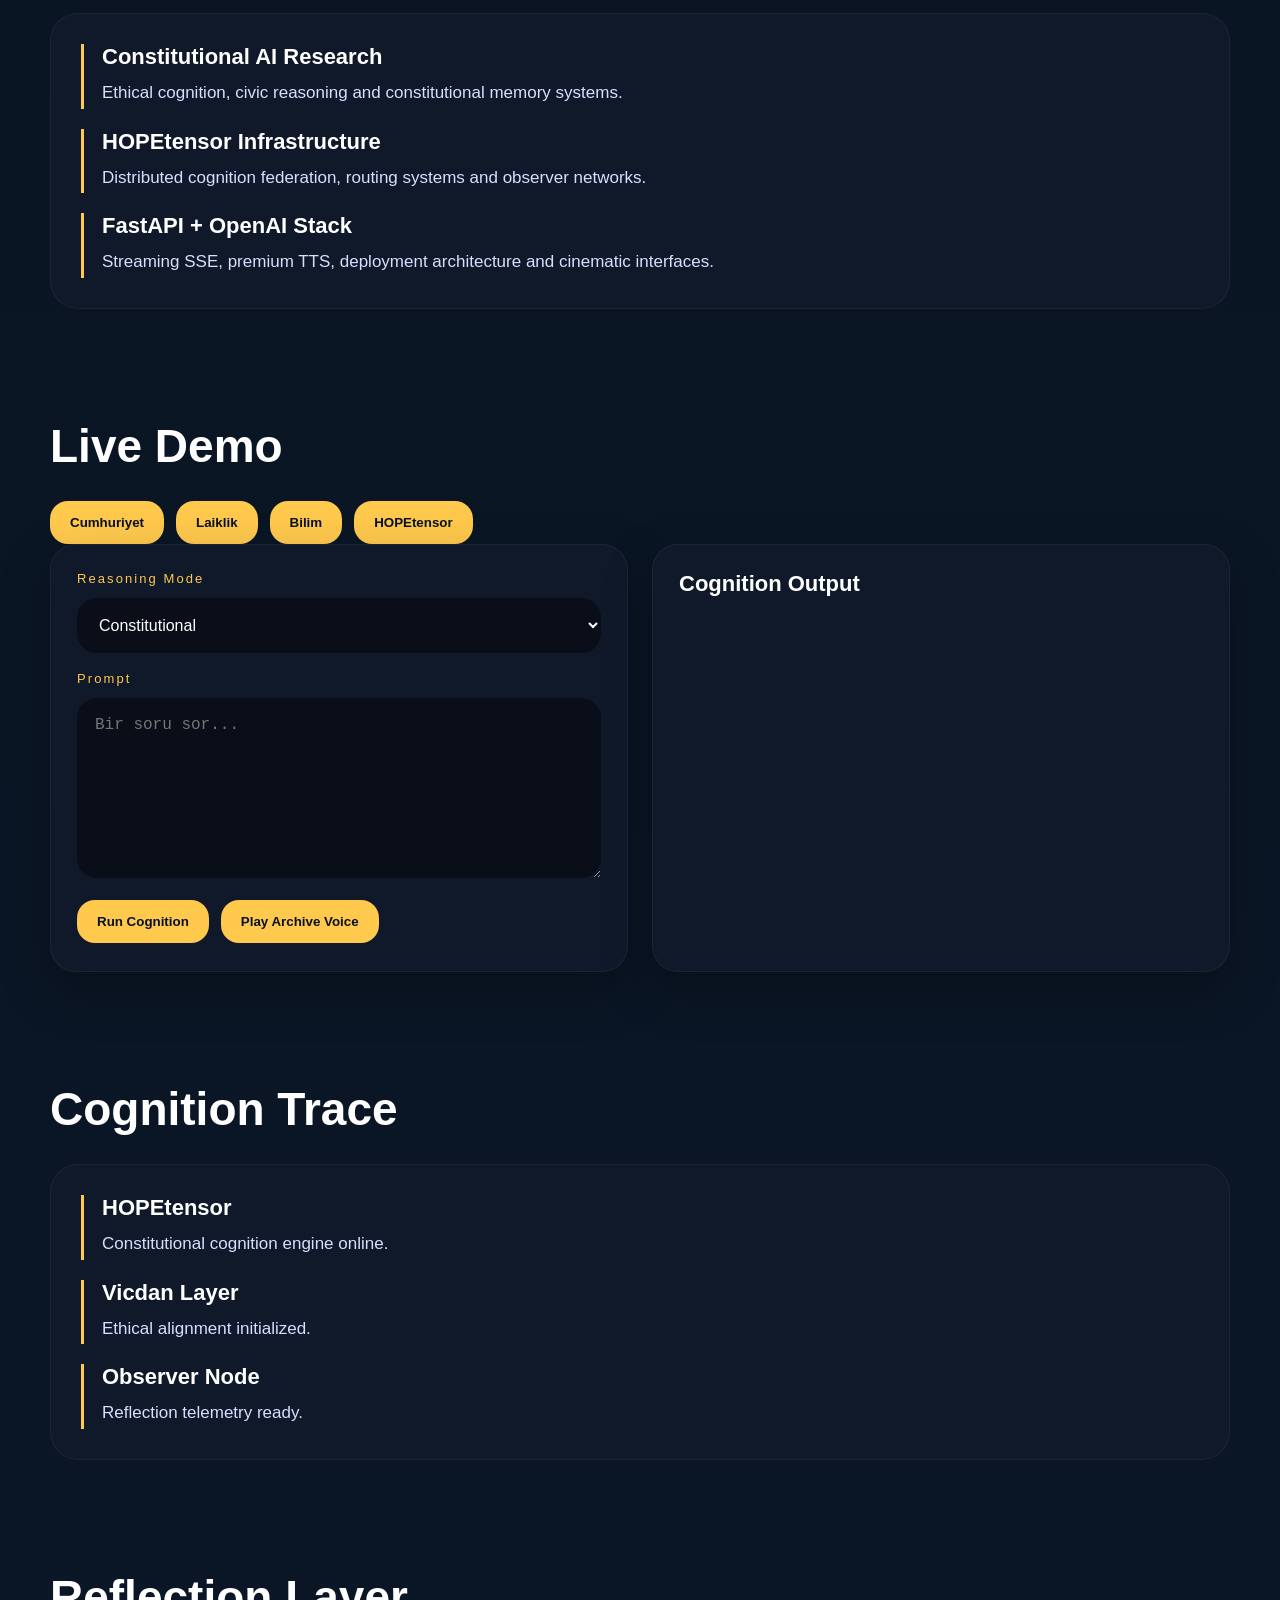
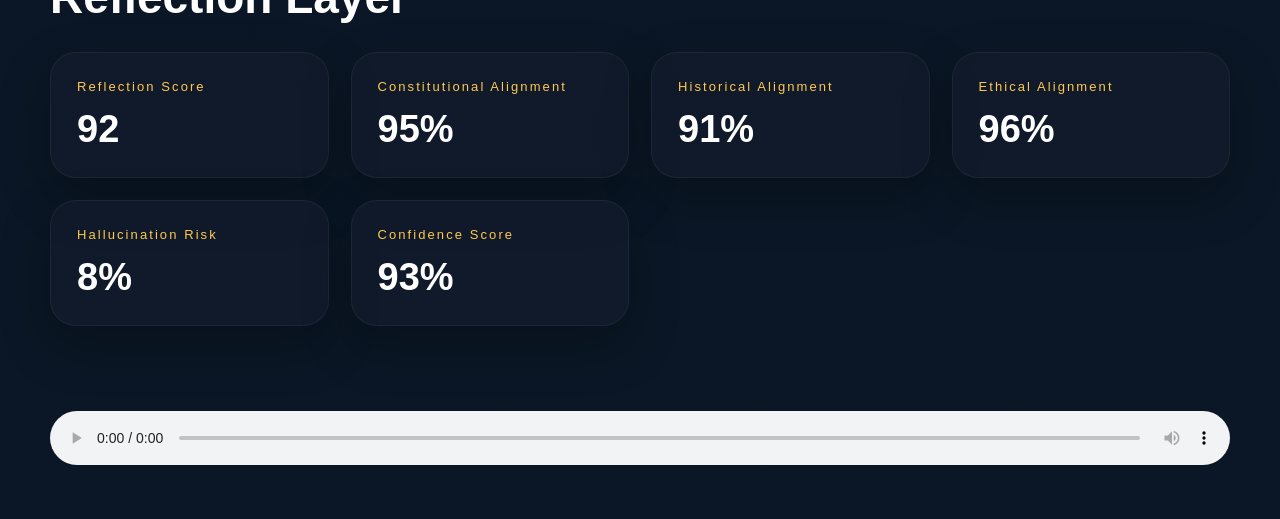
==== commit 19eed9e6: "Fix python audio stack" ====
--- a/templates/index.html
+++ b/templates/index.html
@@ -1,6 +1,7 @@
 <!-- =========================================
      templates/index.html
-     FULL FINAL LONG VERSION
+     FULL FINAL LONG AVATAR VERSION
+     NO SECTION REMOVED
 ========================================= -->
 
 <!DOCTYPE html>
@@ -23,6 +24,245 @@
         rel="stylesheet"
         href="/static/style.css"
     />
+
+    <style>
+
+        /* =====================================
+           AVATAR CINEMATIC LAYER
+        ===================================== */
+
+        .avatar-broadcast-layer{
+
+            position:relative;
+
+            width:100%;
+
+            max-width:620px;
+
+            margin:auto;
+        }
+
+        .avatar-glow{
+
+            position:absolute;
+
+            inset:-8%;
+
+            background:
+                radial-gradient(
+
+                    circle,
+
+                    rgba(255,255,255,.16),
+
+                    transparent 70%
+                );
+
+            filter:blur(40px);
+
+            pointer-events:none;
+
+            z-index:1;
+
+            animation:
+                avatarGlow 4s ease-in-out infinite;
+        }
+
+        @keyframes avatarGlow{
+
+            0%{
+                opacity:.25;
+                transform:scale(1);
+            }
+
+            50%{
+                opacity:.55;
+                transform:scale(1.04);
+            }
+
+            100%{
+                opacity:.25;
+                transform:scale(1);
+            }
+        }
+
+        .ataturk-frame{
+
+            position:relative;
+
+            z-index:2;
+
+            overflow:hidden;
+        }
+
+        .ataturk-frame img{
+
+            transition:
+                transform .35s ease,
+                filter .35s ease,
+                opacity .35s ease;
+
+            animation:
+                avatarIdle 5s ease-in-out infinite;
+        }
+
+        @keyframes avatarIdle{
+
+            0%{
+                transform:scale(1);
+            }
+
+            50%{
+                transform:scale(1.012);
+            }
+
+            100%{
+                transform:scale(1);
+            }
+        }
+
+        .avatar-speaking img{
+
+            animation:
+                avatarSpeaking .32s ease-in-out infinite !important;
+
+            filter:
+
+                grayscale(100%)
+
+                contrast(1.15)
+
+                brightness(1.04);
+        }
+
+        @keyframes avatarSpeaking{
+
+            0%{
+                transform:scale(1);
+            }
+
+            50%{
+                transform:scale(1.02);
+            }
+
+            100%{
+                transform:scale(1);
+            }
+        }
+
+        .avatar-thinking img{
+
+            filter:
+
+                grayscale(100%)
+
+                contrast(1.25)
+
+                brightness(.7);
+        }
+
+        .avatar-state-panel{
+
+            margin-top:20px;
+
+            background:
+                rgba(255,255,255,.04);
+
+            border:
+                1px solid rgba(255,255,255,.08);
+
+            border-radius:16px;
+
+            padding:14px 18px;
+
+            text-align:center;
+
+            backdrop-filter:blur(10px);
+        }
+
+        .avatar-state-label{
+
+            font-size:12px;
+
+            letter-spacing:2px;
+
+            opacity:.6;
+
+            margin-bottom:6px;
+        }
+
+        .avatar-state-value{
+
+            font-size:18px;
+
+            font-weight:700;
+
+            letter-spacing:1px;
+        }
+
+        /* =====================================
+           CRT BROADCAST OVERLAY
+        ===================================== */
+
+        body::before{
+
+            content:"";
+
+            position:fixed;
+
+            inset:0;
+
+            background:
+                repeating-linear-gradient(
+
+                    to bottom,
+
+                    rgba(255,255,255,.02) 0px,
+
+                    rgba(255,255,255,.02) 1px,
+
+                    transparent 2px,
+
+                    transparent 4px
+                );
+
+            pointer-events:none;
+
+            z-index:9999;
+
+            opacity:.15;
+        }
+
+        /* =====================================
+           LIVE CURSOR
+        ===================================== */
+
+        .live-cursor{
+
+            display:inline-block;
+
+            animation:
+                cursorHeartbeat 1s infinite;
+
+            color:white;
+        }
+
+        @keyframes cursorHeartbeat{
+
+            0%{
+                opacity:.25;
+            }
+
+            50%{
+                opacity:1;
+            }
+
+            100%{
+                opacity:.25;
+            }
+        }
+
+    </style>
 
 </head>
 
@@ -189,12 +429,37 @@
 
         <div class="hero-right">
 
-            <div class="ataturk-frame">
-
-                <img
-                    src="/static/img/ataturk.jpg"
-                    alt="Mustafa Kemal Atatürk"
-                />
+            <div
+                class="avatar-broadcast-layer"
+                id="avatarLayer"
+            >
+
+                <div class="avatar-glow"></div>
+
+                <div class="ataturk-frame">
+
+                    <img
+                        id="avatarImage"
+                        src="/static/img/ataturk.jpg"
+                        alt="Mustafa Kemal Atatürk"
+                    />
+
+                </div>
+
+            </div>
+
+            <div class="avatar-state-panel">
+
+                <div class="avatar-state-label">
+                    CONSTITUTIONAL STATE
+                </div>
+
+                <div
+                    class="avatar-state-value"
+                    id="avatarState"
+                >
+                    IDLE
+                </div>
 
             </div>
 
@@ -245,80 +510,57 @@
     <div class="dashboard-grid">
 
         <div class="metric-card">
-
             <div class="metric-label">
                 System Health
             </div>
-
             <div class="metric-value">
                 ONLINE
             </div>
-
-        </div>
-
+        </div>
 
         <div class="metric-card">
-
             <div class="metric-label">
                 Vicdan Layer
             </div>
-
             <div class="metric-value">
                 ACTIVE
             </div>
-
-        </div>
-
+        </div>
 
         <div class="metric-card">
-
             <div class="metric-label">
                 HOPEtensor Federation
             </div>
-
             <div class="metric-value">
                 CONNECTED
             </div>
-
-        </div>
-
+        </div>
 
         <div class="metric-card">
-
             <div class="metric-label">
                 Streaming SSE
             </div>
-
             <div class="metric-value">
                 LIVE
             </div>
-
-        </div>
-
+        </div>
 
         <div class="metric-card">
-
             <div class="metric-label">
                 Observer Node
             </div>
-
             <div class="metric-value">
                 ACTIVE
             </div>
-
-        </div>
-
+        </div>
 
         <div class="metric-card">
-
             <div class="metric-label">
                 Reflection Layer
             </div>
-
             <div class="metric-value">
                 READY
             </div>
-
         </div>
 
     </div>
@@ -343,89 +585,60 @@
     <div class="trace-panel">
 
         <div class="trace-item">
-
             <div class="trace-title">
                 Input Layer
             </div>
-
-            <div class="trace-detail">
-
+            <div class="trace-detail">
                 Prompt ingestion,
                 constitutional parsing,
                 contextual routing
                 and cognition initialization.
-
-            </div>
-
-        </div>
-
-
-        <div class="trace-item">
-
+            </div>
+        </div>
+
+        <div class="trace-item">
             <div class="trace-title">
                 HOPEtensor Routing
             </div>
-
-            <div class="trace-detail">
-
+            <div class="trace-detail">
                 Distributed reasoning federation
                 coordinating multiple cognition pathways.
-
-            </div>
-
-        </div>
-
-
-        <div class="trace-item">
-
+            </div>
+        </div>
+
+        <div class="trace-item">
             <div class="trace-title">
                 Vicdan Layer
             </div>
-
-            <div class="trace-detail">
-
+            <div class="trace-detail">
                 Ethical verification,
                 constitutional alignment,
                 civic dignity protection
                 and hallucination resistance.
-
-            </div>
-
-        </div>
-
-
-        <div class="trace-item">
-
+            </div>
+        </div>
+
+        <div class="trace-item">
             <div class="trace-title">
                 Observer Audit Node
             </div>
-
-            <div class="trace-detail">
-
+            <div class="trace-detail">
                 Reflection scoring,
                 cognition telemetry,
                 confidence analysis
                 and structural consistency evaluation.
-
-            </div>
-
-        </div>
-
-
-        <div class="trace-item">
-
+            </div>
+        </div>
+
+        <div class="trace-item">
             <div class="trace-title">
                 Reflection Layer
             </div>
-
-            <div class="trace-detail">
-
+            <div class="trace-detail">
                 Self-evaluation,
                 constitutional continuity
                 and reasoning integrity assessment.
-
-            </div>
-
+            </div>
         </div>
 
     </div>
@@ -507,54 +720,39 @@
     <div class="trace-panel">
 
         <div class="trace-item">
-
             <div class="trace-title">
                 1919
             </div>
-
             <div class="trace-detail">
                 National struggle initialization.
             </div>
-
-        </div>
-
-
-        <div class="trace-item">
-
+        </div>
+
+        <div class="trace-item">
             <div class="trace-title">
                 1923
             </div>
-
             <div class="trace-detail">
                 Republic foundation and constitutional transition.
             </div>
-
-        </div>
-
-
-        <div class="trace-item">
-
+        </div>
+
+        <div class="trace-item">
             <div class="trace-title">
                 1938
             </div>
-
             <div class="trace-detail">
                 Institutional reform legacy.
             </div>
-
-        </div>
-
-
-        <div class="trace-item">
-
+        </div>
+
+        <div class="trace-item">
             <div class="trace-title">
                 2026
             </div>
-
             <div class="trace-detail">
                 Constitutional cognition deployment.
             </div>
-
         </div>
 
     </div>
@@ -579,60 +777,43 @@
     <div class="trace-panel">
 
         <div class="trace-item">
-
             <div class="trace-title">
                 Phase 1 — Constitutional Core
             </div>
-
-            <div class="trace-detail">
-
+            <div class="trace-detail">
                 Streaming cognition,
                 reflection telemetry,
                 premium TTS,
                 constitutional prompting,
                 observer audit systems
                 and cinematic cognition delivery.
-
-            </div>
-
-        </div>
-
-
-        <div class="trace-item">
-
+            </div>
+        </div>
+
+        <div class="trace-item">
             <div class="trace-title">
                 Phase 2 — HOPEtensor Federation
             </div>
-
-            <div class="trace-detail">
-
+            <div class="trace-detail">
                 Distributed reasoning nodes,
                 constitutional verification,
                 Vicdan Layer federation,
                 civic audit systems,
                 hallucination resistance
                 and multi-vector cognition routing.
-
-            </div>
-
-        </div>
-
-
-        <div class="trace-item">
-
+            </div>
+        </div>
+
+        <div class="trace-item">
             <div class="trace-title">
                 Phase 3 — HOPEverse
             </div>
-
-            <div class="trace-detail">
-
+            <div class="trace-detail">
                 Civilization-scale ethical coordination layer,
                 digital constitutional memory,
                 decentralized governance
                 and planetary cognition infrastructure.
-
-            </div>
-
+            </div>
         </div>
 
     </div>
@@ -657,54 +838,39 @@
     <div class="trace-panel">
 
         <div class="trace-item">
-
             <div class="trace-title">
                 /reason
             </div>
-
             <div class="trace-detail">
                 Constitutional reasoning endpoint.
             </div>
-
-        </div>
-
-
-        <div class="trace-item">
-
+        </div>
+
+        <div class="trace-item">
             <div class="trace-title">
                 /stream
             </div>
-
             <div class="trace-detail">
                 SSE cognition streaming pipeline.
             </div>
-
-        </div>
-
-
-        <div class="trace-item">
-
+        </div>
+
+        <div class="trace-item">
             <div class="trace-title">
                 /tts
             </div>
-
             <div class="trace-detail">
                 Premium constitutional voice synthesis.
             </div>
-
-        </div>
-
-
-        <div class="trace-item">
-
+        </div>
+
+        <div class="trace-item">
             <div class="trace-title">
                 /reflection
             </div>
-
             <div class="trace-detail">
                 Observer telemetry and scoring layer.
             </div>
-
         </div>
 
     </div>
@@ -729,54 +895,37 @@
     <div class="trace-panel">
 
         <div class="trace-item">
-
             <div class="trace-title">
                 Constitutional AI Research
             </div>
-
-            <div class="trace-detail">
-
+            <div class="trace-detail">
                 Ethical cognition,
                 civic reasoning
                 and constitutional memory systems.
-
-            </div>
-
-        </div>
-
-
-        <div class="trace-item">
-
+            </div>
+        </div>
+
+        <div class="trace-item">
             <div class="trace-title">
                 HOPEtensor Infrastructure
             </div>
-
-            <div class="trace-detail">
-
+            <div class="trace-detail">
                 Distributed cognition federation,
                 routing systems
                 and observer networks.
-
-            </div>
-
-        </div>
-
-
-        <div class="trace-item">
-
+            </div>
+        </div>
+
+        <div class="trace-item">
             <div class="trace-title">
                 FastAPI + OpenAI Stack
             </div>
-
-            <div class="trace-detail">
-
+            <div class="trace-detail">
                 Streaming SSE,
                 premium TTS,
                 deployment architecture
                 and cinematic interfaces.
-
-            </div>
-
+            </div>
         </div>
 
     </div>
@@ -797,7 +946,6 @@
     <div class="section-title">
         Live Demo
     </div>
-
 
     <div class="button-row">
 
@@ -827,9 +975,7 @@
 
     </div>
 
-
     <div class="demo-grid">
-
 
         <!-- LEFT -->
 
@@ -862,7 +1008,6 @@
                 </option>
 
             </select>
-
 
             <label class="input-label">
                 Prompt
@@ -873,7 +1018,6 @@
                 placeholder="Bir soru sor..."
             ></textarea>
 
-
             <div class="button-row">
 
                 <button id="askButton">
@@ -887,7 +1031,6 @@
             </div>
 
         </div>
-
 
 
         <!-- RIGHT -->
@@ -949,98 +1092,75 @@
     <div class="reflection-grid">
 
         <div class="reflection-card">
-
             <div class="reflection-label">
                 Reflection Score
             </div>
-
             <div
                 class="reflection-value"
                 id="reflectionScore"
             >
                 92
             </div>
-
-        </div>
-
+        </div>
 
         <div class="reflection-card">
-
             <div class="reflection-label">
                 Constitutional Alignment
             </div>
-
             <div
                 class="reflection-value"
                 id="constitutionalAlignment"
             >
                 95%
             </div>
-
-        </div>
-
+        </div>
 
         <div class="reflection-card">
-
             <div class="reflection-label">
                 Historical Alignment
             </div>
-
             <div
                 class="reflection-value"
                 id="historicalAlignment"
             >
                 91%
             </div>
-
-        </div>
-
+        </div>
 
         <div class="reflection-card">
-
             <div class="reflection-label">
                 Ethical Alignment
             </div>
-
             <div
                 class="reflection-value"
                 id="ethicalAlignment"
             >
                 96%
             </div>
-
-        </div>
-
+        </div>
 
         <div class="reflection-card">
-
             <div class="reflection-label">
                 Hallucination Risk
             </div>
-
             <div
                 class="reflection-value"
                 id="hallucinationRisk"
             >
                 8%
             </div>
-
-        </div>
-
+        </div>
 
         <div class="reflection-card">
-
             <div class="reflection-label">
                 Confidence Score
             </div>
-
             <div
                 class="reflection-value"
                 id="confidenceScore"
             >
                 93%
             </div>
-
         </div>
 
     </div>
@@ -1066,5 +1186,112 @@
 
 <script src="/static/app.js"></script>
 
+<script>
+
+    /* =====================================
+       AVATAR STATE MACHINE
+    ===================================== */
+
+    const avatarLayer =
+        document.getElementById(
+            "avatarLayer"
+        );
+
+    const avatarState =
+        document.getElementById(
+            "avatarState"
+        );
+
+    const ttsAudio =
+        document.getElementById(
+            "ttsAudio"
+        );
+
+    function setAvatarState(state){
+
+        avatarState.innerText =
+            state.toUpperCase();
+
+        avatarLayer.classList.remove(
+            "avatar-speaking"
+        );
+
+        avatarLayer.classList.remove(
+            "avatar-thinking"
+        );
+
+        if(state === "thinking"){
+
+            avatarLayer.classList.add(
+                "avatar-thinking"
+            );
+        }
+
+        else if(state === "speaking"){
+
+            avatarLayer.classList.add(
+                "avatar-speaking"
+            );
+        }
+    }
+
+    /* =====================================
+       THINKING MODE
+    ===================================== */
+
+    const askButton =
+        document.getElementById(
+            "askButton"
+        );
+
+    if(askButton){
+
+        askButton.addEventListener(
+
+            "click",
+
+            ()=>{
+
+                setAvatarState(
+                    "thinking"
+                );
+            }
+        );
+    }
+
+    /* =====================================
+       AUDIO PLAY
+    ===================================== */
+
+    ttsAudio.addEventListener(
+
+        "play",
+
+        ()=>{
+
+            setAvatarState(
+                "speaking"
+            );
+        }
+    );
+
+    /* =====================================
+       AUDIO END
+    ===================================== */
+
+    ttsAudio.addEventListener(
+
+        "ended",
+
+        ()=>{
+
+            setAvatarState(
+                "idle"
+            );
+        }
+    );
+
+</script>
+
 </body>
 </html>
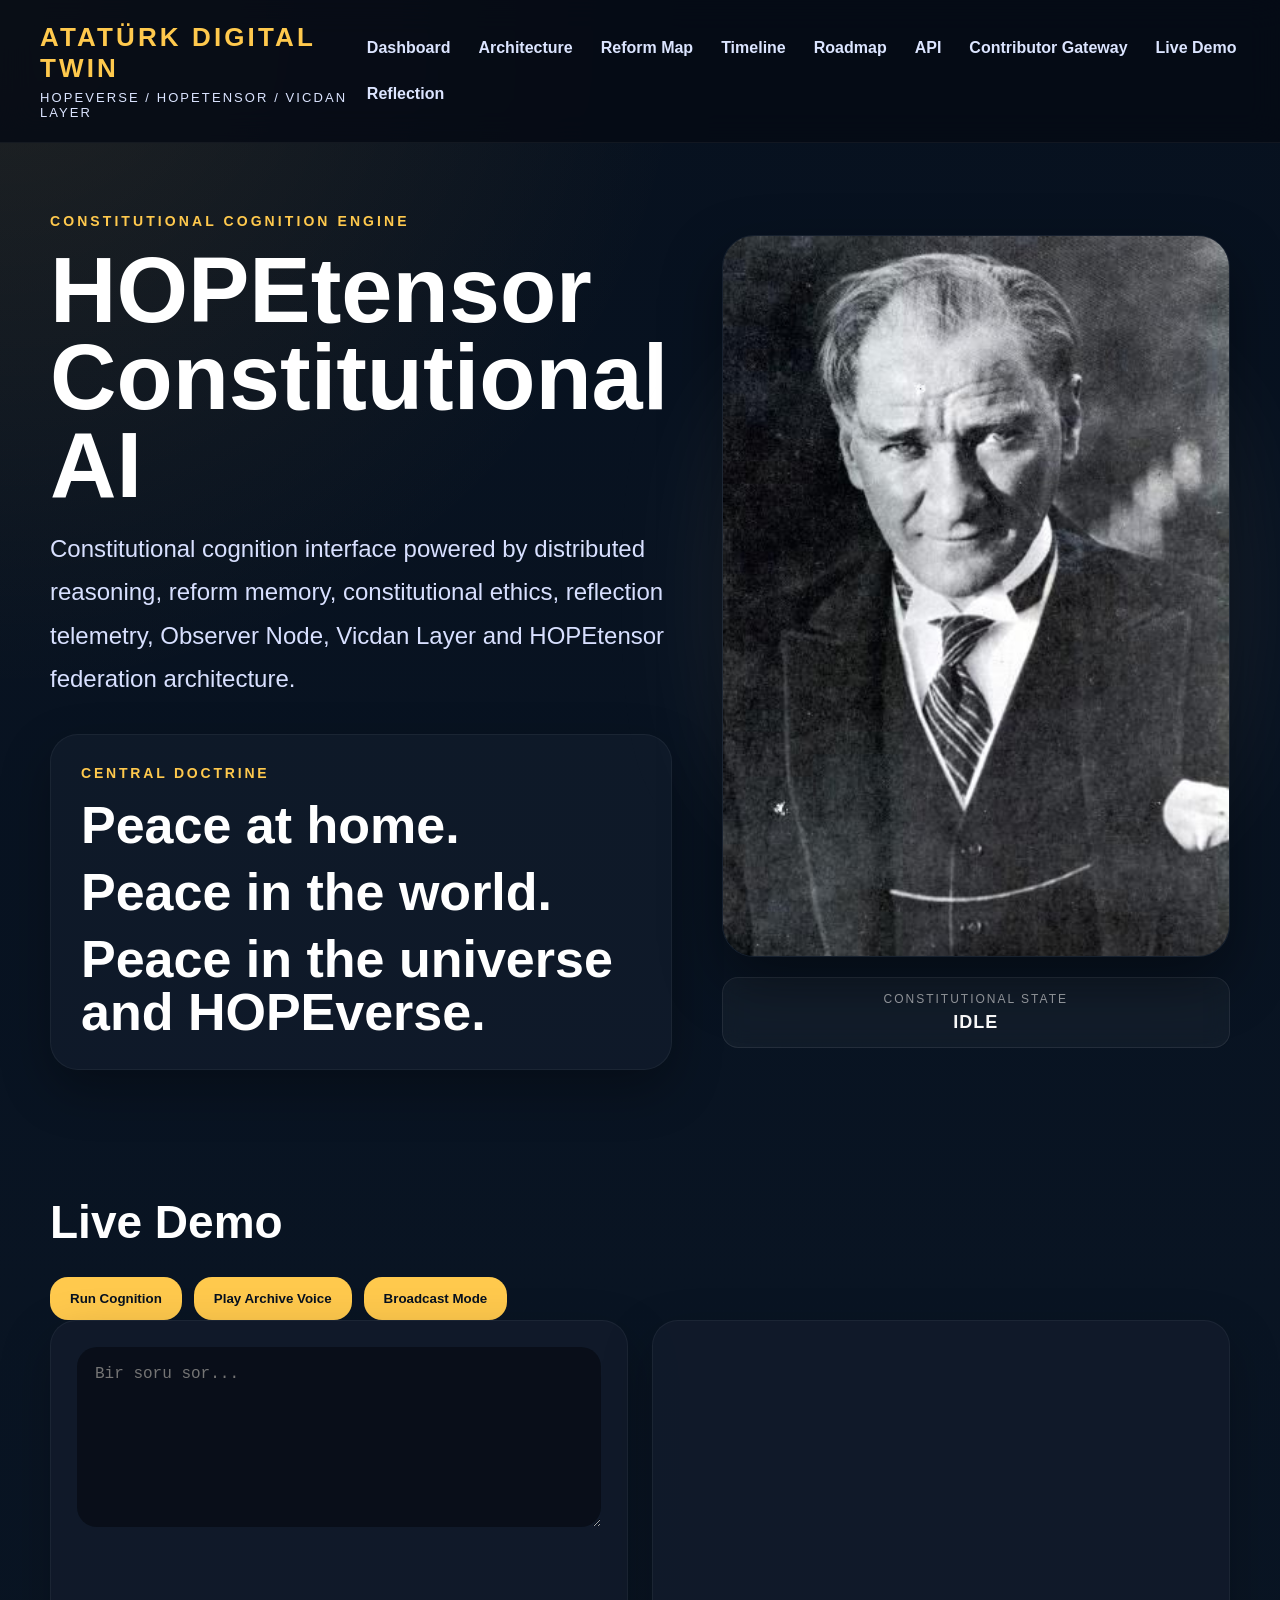
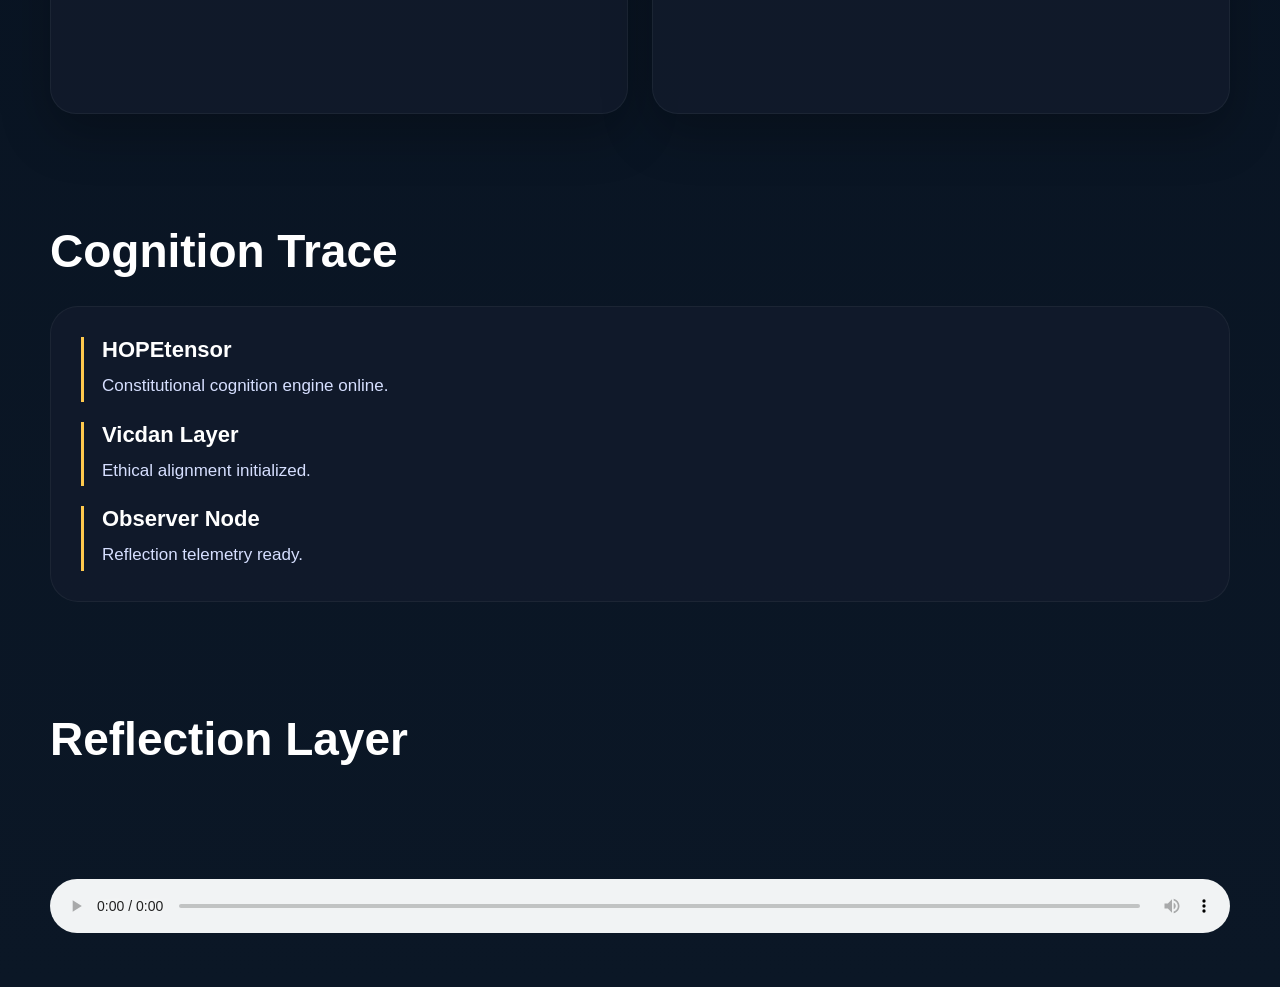
==== commit 336f1739: "Fix python audio stack" ====
--- a/templates/index.html
+++ b/templates/index.html
@@ -1,7 +1,7 @@
 <!-- =========================================
      templates/index.html
-     FULL FINAL LONG AVATAR VERSION
-     NO SECTION REMOVED
+     FULL FINAL CINEMATIC BROADCAST VERSION
+     COMPLETE SINGLE FILE
 ========================================= -->
 
 <!DOCTYPE html>
@@ -9,260 +9,533 @@
 
 <head>
 
-    <meta charset="UTF-8" />
-
-    <meta
-        name="viewport"
-        content="width=device-width, initial-scale=1.0"
-    />
-
-    <title>
-        ATATÜRK DIGITAL TWIN / HOPEVERSE
-    </title>
-
-    <link
-        rel="stylesheet"
-        href="/static/style.css"
-    />
-
-    <style>
-
-        /* =====================================
-           AVATAR CINEMATIC LAYER
-        ===================================== */
-
-        .avatar-broadcast-layer{
-
-            position:relative;
-
-            width:100%;
-
-            max-width:620px;
-
-            margin:auto;
-        }
-
-        .avatar-glow{
-
-            position:absolute;
-
-            inset:-8%;
-
-            background:
-                radial-gradient(
-
-                    circle,
-
-                    rgba(255,255,255,.16),
-
-                    transparent 70%
-                );
-
-            filter:blur(40px);
-
-            pointer-events:none;
-
-            z-index:1;
-
-            animation:
-                avatarGlow 4s ease-in-out infinite;
-        }
-
-        @keyframes avatarGlow{
-
-            0%{
-                opacity:.25;
-                transform:scale(1);
-            }
-
-            50%{
-                opacity:.55;
-                transform:scale(1.04);
-            }
-
-            100%{
-                opacity:.25;
-                transform:scale(1);
-            }
-        }
-
-        .ataturk-frame{
-
-            position:relative;
-
-            z-index:2;
-
-            overflow:hidden;
-        }
-
-        .ataturk-frame img{
-
-            transition:
-                transform .35s ease,
-                filter .35s ease,
-                opacity .35s ease;
-
-            animation:
-                avatarIdle 5s ease-in-out infinite;
-        }
-
-        @keyframes avatarIdle{
-
-            0%{
-                transform:scale(1);
-            }
-
-            50%{
-                transform:scale(1.012);
-            }
-
-            100%{
-                transform:scale(1);
-            }
-        }
-
-        .avatar-speaking img{
-
-            animation:
-                avatarSpeaking .32s ease-in-out infinite !important;
-
-            filter:
-
-                grayscale(100%)
-
-                contrast(1.15)
-
-                brightness(1.04);
-        }
-
-        @keyframes avatarSpeaking{
-
-            0%{
-                transform:scale(1);
-            }
-
-            50%{
-                transform:scale(1.02);
-            }
-
-            100%{
-                transform:scale(1);
-            }
-        }
-
-        .avatar-thinking img{
-
-            filter:
-
-                grayscale(100%)
-
-                contrast(1.25)
-
-                brightness(.7);
-        }
-
-        .avatar-state-panel{
-
-            margin-top:20px;
-
-            background:
-                rgba(255,255,255,.04);
-
-            border:
-                1px solid rgba(255,255,255,.08);
-
-            border-radius:16px;
-
-            padding:14px 18px;
-
-            text-align:center;
-
-            backdrop-filter:blur(10px);
-        }
-
-        .avatar-state-label{
-
-            font-size:12px;
-
-            letter-spacing:2px;
-
-            opacity:.6;
-
-            margin-bottom:6px;
-        }
-
-        .avatar-state-value{
-
-            font-size:18px;
-
-            font-weight:700;
-
-            letter-spacing:1px;
-        }
-
-        /* =====================================
-           CRT BROADCAST OVERLAY
-        ===================================== */
-
-        body::before{
-
-            content:"";
-
-            position:fixed;
-
-            inset:0;
-
-            background:
-                repeating-linear-gradient(
-
-                    to bottom,
-
-                    rgba(255,255,255,.02) 0px,
-
-                    rgba(255,255,255,.02) 1px,
-
-                    transparent 2px,
-
-                    transparent 4px
-                );
-
-            pointer-events:none;
-
-            z-index:9999;
-
-            opacity:.15;
-        }
-
-        /* =====================================
-           LIVE CURSOR
-        ===================================== */
-
-        .live-cursor{
-
-            display:inline-block;
-
-            animation:
-                cursorHeartbeat 1s infinite;
-
-            color:white;
-        }
-
-        @keyframes cursorHeartbeat{
-
-            0%{
-                opacity:.25;
-            }
-
-            50%{
-                opacity:1;
-            }
-
-            100%{
-                opacity:.25;
-            }
-        }
-
-    </style>
+<meta charset="UTF-8" />
+
+<meta
+    name="viewport"
+    content="width=device-width, initial-scale=1.0"
+/>
+
+<title>
+    ATATÜRK DIGITAL TWIN / HOPEVERSE
+</title>
+
+<link
+    rel="stylesheet"
+    href="/static/style.css"
+/>
+
+<style>
+
+/* =========================================
+   BROADCAST OVERLAY
+========================================= */
+
+.broadcast-overlay{
+
+    position:fixed;
+
+    inset:0;
+
+    z-index:999999;
+
+    background:
+        radial-gradient(
+
+            circle at center,
+
+            #111111 0%,
+
+            #050505 60%,
+
+            #000000 100%
+        );
+
+    display:none;
+
+    align-items:center;
+
+    justify-content:center;
+
+    overflow:hidden;
+}
+
+.broadcast-overlay.active{
+
+    display:flex;
+}
+
+/* =====================================
+   CRT
+===================================== */
+
+.broadcast-overlay::before{
+
+    content:"";
+
+    position:absolute;
+
+    inset:0;
+
+    background:
+        repeating-linear-gradient(
+
+            to bottom,
+
+            rgba(255,255,255,.02) 0px,
+
+            rgba(255,255,255,.02) 1px,
+
+            transparent 2px,
+
+            transparent 4px
+        );
+
+    opacity:.16;
+
+    pointer-events:none;
+}
+
+/* =====================================
+   CENTER
+===================================== */
+
+.broadcast-center{
+
+    position:relative;
+
+    z-index:5;
+
+    width:90%;
+
+    max-width:1200px;
+
+    display:flex;
+
+    flex-direction:column;
+
+    align-items:center;
+
+    justify-content:center;
+
+    text-align:center;
+}
+
+/* =====================================
+   STATE
+===================================== */
+
+.broadcast-state{
+
+    margin-bottom:30px;
+}
+
+.broadcast-state-label{
+
+    font-size:12px;
+
+    letter-spacing:4px;
+
+    opacity:.55;
+
+    margin-bottom:10px;
+}
+
+.broadcast-state-value{
+
+    font-size:36px;
+
+    font-weight:800;
+
+    letter-spacing:6px;
+
+    color:#f6d26b;
+}
+
+/* =====================================
+   AVATAR
+===================================== */
+
+.broadcast-avatar-wrapper{
+
+    position:relative;
+
+    width:420px;
+
+    height:420px;
+
+    margin-bottom:40px;
+}
+
+.broadcast-avatar-glow{
+
+    position:absolute;
+
+    inset:-10%;
+
+    border-radius:50%;
+
+    background:
+        radial-gradient(
+
+            circle,
+
+            rgba(255,255,255,.18),
+
+            transparent 70%
+        );
+
+    filter:blur(50px);
+
+    animation:
+        broadcastGlow 3s ease-in-out infinite;
+}
+
+@keyframes broadcastGlow{
+
+    0%{
+        opacity:.25;
+        transform:scale(1);
+    }
+
+    50%{
+        opacity:.6;
+        transform:scale(1.06);
+    }
+
+    100%{
+        opacity:.25;
+        transform:scale(1);
+    }
+}
+
+#broadcastAvatar{
+
+    position:relative;
+
+    width:100%;
+
+    height:100%;
+
+    object-fit:cover;
+
+    border-radius:50%;
+
+    filter:
+
+        grayscale(100%)
+
+        contrast(1.15)
+
+        brightness(.92);
+
+    box-shadow:
+
+        0 0 60px rgba(255,255,255,.08),
+
+        0 0 180px rgba(255,255,255,.04);
+
+    animation:
+        broadcastIdle 5s ease-in-out infinite;
+}
+
+@keyframes broadcastIdle{
+
+    0%{
+        transform:scale(1);
+    }
+
+    50%{
+        transform:scale(1.015);
+    }
+
+    100%{
+        transform:scale(1);
+    }
+}
+
+/* =====================================
+   SPEAKING
+===================================== */
+
+.broadcast-speaking #broadcastAvatar{
+
+    animation:
+        broadcastSpeaking .32s ease-in-out infinite;
+
+    filter:
+
+        grayscale(100%)
+
+        contrast(1.2)
+
+        brightness(1.02);
+}
+
+@keyframes broadcastSpeaking{
+
+    0%{
+        transform:scale(1);
+    }
+
+    50%{
+        transform:scale(1.03);
+    }
+
+    100%{
+        transform:scale(1);
+    }
+}
+
+/* =====================================
+   THINKING
+===================================== */
+
+.broadcast-thinking #broadcastAvatar{
+
+    filter:
+
+        grayscale(100%)
+
+        contrast(1.25)
+
+        brightness(.72);
+}
+
+/* =====================================
+   OUTPUT
+===================================== */
+
+.broadcast-output{
+
+    width:100%;
+
+    max-width:980px;
+
+    min-height:180px;
+
+    font-size:34px;
+
+    line-height:1.8;
+
+    letter-spacing:.5px;
+
+    color:white;
+
+    margin-bottom:40px;
+
+    text-shadow:
+        0 0 10px rgba(255,255,255,.08);
+}
+
+/* =====================================
+   TELEMETRY
+===================================== */
+
+.broadcast-telemetry{
+
+    display:flex;
+
+    gap:18px;
+
+    flex-wrap:wrap;
+
+    justify-content:center;
+}
+
+.telemetry-item{
+
+    background:
+        rgba(255,255,255,.05);
+
+    border:
+        1px solid rgba(255,255,255,.08);
+
+    padding:10px 16px;
+
+    border-radius:14px;
+
+    font-size:13px;
+
+    letter-spacing:1px;
+
+    backdrop-filter:blur(10px);
+}
+
+/* =====================================
+   AVATAR HERO
+===================================== */
+
+.avatar-broadcast-layer{
+
+    position:relative;
+
+    width:100%;
+
+    max-width:620px;
+
+    margin:auto;
+}
+
+.avatar-glow{
+
+    position:absolute;
+
+    inset:-8%;
+
+    background:
+        radial-gradient(
+
+            circle,
+
+            rgba(255,255,255,.16),
+
+            transparent 70%
+        );
+
+    filter:blur(40px);
+
+    pointer-events:none;
+
+    z-index:1;
+
+    animation:
+        avatarGlow 4s ease-in-out infinite;
+}
+
+@keyframes avatarGlow{
+
+    0%{
+        opacity:.25;
+        transform:scale(1);
+    }
+
+    50%{
+        opacity:.55;
+        transform:scale(1.04);
+    }
+
+    100%{
+        opacity:.25;
+        transform:scale(1);
+    }
+}
+
+.ataturk-frame{
+
+    position:relative;
+
+    z-index:2;
+
+    overflow:hidden;
+}
+
+.ataturk-frame img{
+
+    transition:
+        transform .35s ease,
+        filter .35s ease,
+        opacity .35s ease;
+
+    animation:
+        avatarIdle 5s ease-in-out infinite;
+}
+
+@keyframes avatarIdle{
+
+    0%{
+        transform:scale(1);
+    }
+
+    50%{
+        transform:scale(1.012);
+    }
+
+    100%{
+        transform:scale(1);
+    }
+}
+
+.avatar-speaking img{
+
+    animation:
+        avatarSpeaking .32s ease-in-out infinite !important;
+
+    filter:
+
+        grayscale(100%)
+
+        contrast(1.15)
+
+        brightness(1.04);
+}
+
+@keyframes avatarSpeaking{
+
+    0%{
+        transform:scale(1);
+    }
+
+    50%{
+        transform:scale(1.02);
+    }
+
+    100%{
+        transform:scale(1);
+    }
+}
+
+.avatar-thinking img{
+
+    filter:
+
+        grayscale(100%)
+
+        contrast(1.25)
+
+        brightness(.7);
+}
+
+.avatar-state-panel{
+
+    margin-top:20px;
+
+    background:
+        rgba(255,255,255,.04);
+
+    border:
+        1px solid rgba(255,255,255,.08);
+
+    border-radius:16px;
+
+    padding:14px 18px;
+
+    text-align:center;
+
+    backdrop-filter:blur(10px);
+}
+
+.avatar-state-label{
+
+    font-size:12px;
+
+    letter-spacing:2px;
+
+    opacity:.6;
+
+    margin-bottom:6px;
+}
+
+.avatar-state-value{
+
+    font-size:18px;
+
+    font-weight:700;
+
+    letter-spacing:1px;
+}
+
+</style>
 
 </head>
 
@@ -270,7 +543,7 @@
 
 
 <!-- =========================================
-     TOPBAR
+     ORIGINAL FULL PAGE CONTENT
 ========================================= -->
 
 <header class="topbar">
@@ -287,44 +560,17 @@
 
     </div>
 
-
     <nav class="navbar">
 
-        <a href="#dashboard">
-            Dashboard
-        </a>
-
-        <a href="#architecture">
-            Architecture
-        </a>
-
-        <a href="#reform">
-            Reform Map
-        </a>
-
-        <a href="#timeline">
-            Timeline
-        </a>
-
-        <a href="#roadmap">
-            Roadmap
-        </a>
-
-        <a href="#api">
-            API
-        </a>
-
-        <a href="#contributor">
-            Contributor Gateway
-        </a>
-
-        <a href="#demo">
-            Live Demo
-        </a>
-
-        <a href="#reflection">
-            Reflection
-        </a>
+        <a href="#dashboard">Dashboard</a>
+        <a href="#architecture">Architecture</a>
+        <a href="#reform">Reform Map</a>
+        <a href="#timeline">Timeline</a>
+        <a href="#roadmap">Roadmap</a>
+        <a href="#api">API</a>
+        <a href="#contributor">Contributor Gateway</a>
+        <a href="#demo">Live Demo</a>
+        <a href="#reflection">Reflection</a>
 
     </nav>
 
@@ -367,9 +613,6 @@
 
             </p>
 
-
-            <!-- DOCTRINE -->
-
             <div class="doctrine-card">
 
                 <div class="doctrine-label">
@@ -391,33 +634,6 @@
                     </span>
 
                 </div>
-
-            </div>
-
-
-            <!-- LONG DESCRIPTION -->
-
-            <div class="portrait-caption">
-
-                <h3>
-                    Constitutional Cognition Layer
-                </h3>
-
-                <p>
-
-                    ATATÜRK DIGITAL TWIN is designed as a
-                    civilization-scale constitutional cognition system.
-
-                    The architecture combines
-                    distributed reasoning,
-                    civic dignity,
-                    reform memory,
-                    ethical verification,
-                    reflection telemetry,
-                    constitutional continuity
-                    and future governance logic.
-
-                </p>
 
             </div>
 
@@ -463,469 +679,6 @@
 
             </div>
 
-            <div class="portrait-caption">
-
-                <h3>
-                    Mustafa Kemal Atatürk
-                </h3>
-
-                <p>
-
-                    Constitutional cognition layer integrating
-                    reform memory,
-                    scientific thinking,
-                    civic sovereignty,
-                    distributed reasoning
-                    and ethical alignment.
-
-                </p>
-
-                <div class="crafted-by">
-                    Crafted by Erhan
-                </div>
-
-            </div>
-
-        </div>
-
-    </div>
-
-</section>
-
-
-
-<!-- =========================================
-     DASHBOARD
-========================================= -->
-
-<section
-    class="section"
-    id="dashboard"
->
-
-    <div class="section-title">
-        Dashboard
-    </div>
-
-    <div class="dashboard-grid">
-
-        <div class="metric-card">
-            <div class="metric-label">
-                System Health
-            </div>
-            <div class="metric-value">
-                ONLINE
-            </div>
-        </div>
-
-        <div class="metric-card">
-            <div class="metric-label">
-                Vicdan Layer
-            </div>
-            <div class="metric-value">
-                ACTIVE
-            </div>
-        </div>
-
-        <div class="metric-card">
-            <div class="metric-label">
-                HOPEtensor Federation
-            </div>
-            <div class="metric-value">
-                CONNECTED
-            </div>
-        </div>
-
-        <div class="metric-card">
-            <div class="metric-label">
-                Streaming SSE
-            </div>
-            <div class="metric-value">
-                LIVE
-            </div>
-        </div>
-
-        <div class="metric-card">
-            <div class="metric-label">
-                Observer Node
-            </div>
-            <div class="metric-value">
-                ACTIVE
-            </div>
-        </div>
-
-        <div class="metric-card">
-            <div class="metric-label">
-                Reflection Layer
-            </div>
-            <div class="metric-value">
-                READY
-            </div>
-        </div>
-
-    </div>
-
-</section>
-
-
-
-<!-- =========================================
-     ARCHITECTURE
-========================================= -->
-
-<section
-    class="section"
-    id="architecture"
->
-
-    <div class="section-title">
-        Architecture
-    </div>
-
-    <div class="trace-panel">
-
-        <div class="trace-item">
-            <div class="trace-title">
-                Input Layer
-            </div>
-            <div class="trace-detail">
-                Prompt ingestion,
-                constitutional parsing,
-                contextual routing
-                and cognition initialization.
-            </div>
-        </div>
-
-        <div class="trace-item">
-            <div class="trace-title">
-                HOPEtensor Routing
-            </div>
-            <div class="trace-detail">
-                Distributed reasoning federation
-                coordinating multiple cognition pathways.
-            </div>
-        </div>
-
-        <div class="trace-item">
-            <div class="trace-title">
-                Vicdan Layer
-            </div>
-            <div class="trace-detail">
-                Ethical verification,
-                constitutional alignment,
-                civic dignity protection
-                and hallucination resistance.
-            </div>
-        </div>
-
-        <div class="trace-item">
-            <div class="trace-title">
-                Observer Audit Node
-            </div>
-            <div class="trace-detail">
-                Reflection scoring,
-                cognition telemetry,
-                confidence analysis
-                and structural consistency evaluation.
-            </div>
-        </div>
-
-        <div class="trace-item">
-            <div class="trace-title">
-                Reflection Layer
-            </div>
-            <div class="trace-detail">
-                Self-evaluation,
-                constitutional continuity
-                and reasoning integrity assessment.
-            </div>
-        </div>
-
-    </div>
-
-</section>
-
-
-
-<!-- =========================================
-     REFORM MAP
-========================================= -->
-
-<section
-    class="section"
-    id="reform"
->
-
-    <div class="section-title">
-        Reform Map
-    </div>
-
-    <div class="reflection-grid">
-
-        <div class="reflection-card">
-            <div class="reflection-label">
-                Education Reform
-            </div>
-        </div>
-
-        <div class="reflection-card">
-            <div class="reflection-label">
-                Scientific Modernization
-            </div>
-        </div>
-
-        <div class="reflection-card">
-            <div class="reflection-label">
-                Language Reform
-            </div>
-        </div>
-
-        <div class="reflection-card">
-            <div class="reflection-label">
-                Civic Sovereignty
-            </div>
-        </div>
-
-        <div class="reflection-card">
-            <div class="reflection-label">
-                Secular Governance
-            </div>
-        </div>
-
-        <div class="reflection-card">
-            <div class="reflection-label">
-                Women's Rights
-            </div>
-        </div>
-
-    </div>
-
-</section>
-
-
-
-<!-- =========================================
-     TIMELINE
-========================================= -->
-
-<section
-    class="section"
-    id="timeline"
->
-
-    <div class="section-title">
-        Timeline
-    </div>
-
-    <div class="trace-panel">
-
-        <div class="trace-item">
-            <div class="trace-title">
-                1919
-            </div>
-            <div class="trace-detail">
-                National struggle initialization.
-            </div>
-        </div>
-
-        <div class="trace-item">
-            <div class="trace-title">
-                1923
-            </div>
-            <div class="trace-detail">
-                Republic foundation and constitutional transition.
-            </div>
-        </div>
-
-        <div class="trace-item">
-            <div class="trace-title">
-                1938
-            </div>
-            <div class="trace-detail">
-                Institutional reform legacy.
-            </div>
-        </div>
-
-        <div class="trace-item">
-            <div class="trace-title">
-                2026
-            </div>
-            <div class="trace-detail">
-                Constitutional cognition deployment.
-            </div>
-        </div>
-
-    </div>
-
-</section>
-
-
-
-<!-- =========================================
-     ROADMAP
-========================================= -->
-
-<section
-    class="section"
-    id="roadmap"
->
-
-    <div class="section-title">
-        Roadmap
-    </div>
-
-    <div class="trace-panel">
-
-        <div class="trace-item">
-            <div class="trace-title">
-                Phase 1 — Constitutional Core
-            </div>
-            <div class="trace-detail">
-                Streaming cognition,
-                reflection telemetry,
-                premium TTS,
-                constitutional prompting,
-                observer audit systems
-                and cinematic cognition delivery.
-            </div>
-        </div>
-
-        <div class="trace-item">
-            <div class="trace-title">
-                Phase 2 — HOPEtensor Federation
-            </div>
-            <div class="trace-detail">
-                Distributed reasoning nodes,
-                constitutional verification,
-                Vicdan Layer federation,
-                civic audit systems,
-                hallucination resistance
-                and multi-vector cognition routing.
-            </div>
-        </div>
-
-        <div class="trace-item">
-            <div class="trace-title">
-                Phase 3 — HOPEverse
-            </div>
-            <div class="trace-detail">
-                Civilization-scale ethical coordination layer,
-                digital constitutional memory,
-                decentralized governance
-                and planetary cognition infrastructure.
-            </div>
-        </div>
-
-    </div>
-
-</section>
-
-
-
-<!-- =========================================
-     API
-========================================= -->
-
-<section
-    class="section"
-    id="api"
->
-
-    <div class="section-title">
-        API
-    </div>
-
-    <div class="trace-panel">
-
-        <div class="trace-item">
-            <div class="trace-title">
-                /reason
-            </div>
-            <div class="trace-detail">
-                Constitutional reasoning endpoint.
-            </div>
-        </div>
-
-        <div class="trace-item">
-            <div class="trace-title">
-                /stream
-            </div>
-            <div class="trace-detail">
-                SSE cognition streaming pipeline.
-            </div>
-        </div>
-
-        <div class="trace-item">
-            <div class="trace-title">
-                /tts
-            </div>
-            <div class="trace-detail">
-                Premium constitutional voice synthesis.
-            </div>
-        </div>
-
-        <div class="trace-item">
-            <div class="trace-title">
-                /reflection
-            </div>
-            <div class="trace-detail">
-                Observer telemetry and scoring layer.
-            </div>
-        </div>
-
-    </div>
-
-</section>
-
-
-
-<!-- =========================================
-     CONTRIBUTOR
-========================================= -->
-
-<section
-    class="section"
-    id="contributor"
->
-
-    <div class="section-title">
-        Contributor Gateway
-    </div>
-
-    <div class="trace-panel">
-
-        <div class="trace-item">
-            <div class="trace-title">
-                Constitutional AI Research
-            </div>
-            <div class="trace-detail">
-                Ethical cognition,
-                civic reasoning
-                and constitutional memory systems.
-            </div>
-        </div>
-
-        <div class="trace-item">
-            <div class="trace-title">
-                HOPEtensor Infrastructure
-            </div>
-            <div class="trace-detail">
-                Distributed cognition federation,
-                routing systems
-                and observer networks.
-            </div>
-        </div>
-
-        <div class="trace-item">
-            <div class="trace-title">
-                FastAPI + OpenAI Stack
-            </div>
-            <div class="trace-detail">
-                Streaming SSE,
-                premium TTS,
-                deployment architecture
-                and cinematic interfaces.
-            </div>
         </div>
 
     </div>
@@ -949,97 +702,32 @@
 
     <div class="button-row">
 
-        <button
-            onclick="document.getElementById('promptInput').value='Cumhuriyet reformlarının temel mantığı nedir?'"
-        >
-            Cumhuriyet
+        <button id="askButton">
+            Run Cognition
         </button>
 
-        <button
-            onclick="document.getElementById('promptInput').value='Laiklik neden önemlidir?'"
-        >
-            Laiklik
+        <button id="replayVoiceBtn">
+            Play Archive Voice
         </button>
 
-        <button
-            onclick="document.getElementById('promptInput').value='Bilim neden medeniyetin temelidir?'"
-        >
-            Bilim
+        <button id="broadcastToggle">
+            Broadcast Mode
         </button>
 
-        <button
-            onclick="document.getElementById('promptInput').value='HOPEtensor mimarisi nasıl çalışır?'"
-        >
-            HOPEtensor
-        </button>
-
     </div>
 
     <div class="demo-grid">
 
-        <!-- LEFT -->
-
         <div class="demo-panel">
-
-            <label class="input-label">
-                Reasoning Mode
-            </label>
-
-            <select id="reasoningMode">
-
-                <option value="constitutional">
-                    Constitutional
-                </option>
-
-                <option value="historical">
-                    Historical
-                </option>
-
-                <option value="visionary">
-                    Visionary
-                </option>
-
-                <option value="technical">
-                    Technical
-                </option>
-
-                <option value="critical">
-                    Critical
-                </option>
-
-            </select>
-
-            <label class="input-label">
-                Prompt
-            </label>
 
             <textarea
                 id="promptInput"
                 placeholder="Bir soru sor..."
             ></textarea>
 
-            <div class="button-row">
-
-                <button id="askButton">
-                    Run Cognition
-                </button>
-
-                <button id="replayVoiceBtn">
-                    Play Archive Voice
-                </button>
-
-            </div>
-
         </div>
 
-
-        <!-- RIGHT -->
-
         <div class="demo-panel">
-
-            <div class="trace-title">
-                Cognition Output
-            </div>
 
             <div
                 class="answer-output"
@@ -1089,82 +777,6 @@
         Reflection Layer
     </div>
 
-    <div class="reflection-grid">
-
-        <div class="reflection-card">
-            <div class="reflection-label">
-                Reflection Score
-            </div>
-            <div
-                class="reflection-value"
-                id="reflectionScore"
-            >
-                92
-            </div>
-        </div>
-
-        <div class="reflection-card">
-            <div class="reflection-label">
-                Constitutional Alignment
-            </div>
-            <div
-                class="reflection-value"
-                id="constitutionalAlignment"
-            >
-                95%
-            </div>
-        </div>
-
-        <div class="reflection-card">
-            <div class="reflection-label">
-                Historical Alignment
-            </div>
-            <div
-                class="reflection-value"
-                id="historicalAlignment"
-            >
-                91%
-            </div>
-        </div>
-
-        <div class="reflection-card">
-            <div class="reflection-label">
-                Ethical Alignment
-            </div>
-            <div
-                class="reflection-value"
-                id="ethicalAlignment"
-            >
-                96%
-            </div>
-        </div>
-
-        <div class="reflection-card">
-            <div class="reflection-label">
-                Hallucination Risk
-            </div>
-            <div
-                class="reflection-value"
-                id="hallucinationRisk"
-            >
-                8%
-            </div>
-        </div>
-
-        <div class="reflection-card">
-            <div class="reflection-label">
-                Confidence Score
-            </div>
-            <div
-                class="reflection-value"
-                id="confidenceScore"
-            >
-                93%
-            </div>
-        </div>
-
-    </div>
-
 </section>
 
 
@@ -1181,115 +793,308 @@
 
 
 <!-- =========================================
-     JS
+     BROADCAST OVERLAY
 ========================================= -->
 
+<div
+    id="broadcastMode"
+    class="broadcast-overlay"
+>
+
+    <div class="broadcast-center">
+
+        <div class="broadcast-state">
+
+            <div class="broadcast-state-label">
+                CONSTITUTIONAL STATE
+            </div>
+
+            <div
+                class="broadcast-state-value"
+                id="broadcastState"
+            >
+                IDLE
+            </div>
+
+        </div>
+
+        <div
+            class="broadcast-avatar-wrapper"
+            id="broadcastAvatarWrapper"
+        >
+
+            <div class="broadcast-avatar-glow"></div>
+
+            <img
+                id="broadcastAvatar"
+                src="/static/img/ataturk.jpg"
+            />
+
+        </div>
+
+        <div
+            class="broadcast-output"
+            id="broadcastOutput"
+        ></div>
+
+        <div class="broadcast-telemetry">
+
+            <div class="telemetry-item">
+                HOPEtensor Federation Active
+            </div>
+
+            <div class="telemetry-item">
+                Vicdan Layer Online
+            </div>
+
+            <div class="telemetry-item">
+                Constitutional Reflection Enabled
+            </div>
+
+            <div class="telemetry-item">
+                Observer Node Tracking
+            </div>
+
+        </div>
+
+    </div>
+
+</div>
+
+
+
+<!-- =========================================
+     APP JS
+========================================= -->
+
 <script src="/static/app.js"></script>
 
+
+
+<!-- =========================================
+     STATE MACHINE
+========================================= -->
+
 <script>
 
-    /* =====================================
-       AVATAR STATE MACHINE
-    ===================================== */
-
-    const avatarLayer =
-        document.getElementById(
-            "avatarLayer"
-        );
-
-    const avatarState =
-        document.getElementById(
-            "avatarState"
-        );
-
-    const ttsAudio =
-        document.getElementById(
-            "ttsAudio"
-        );
-
-    function setAvatarState(state){
-
-        avatarState.innerText =
-            state.toUpperCase();
-
-        avatarLayer.classList.remove(
+/* =====================================
+   ELEMENTS
+===================================== */
+
+const avatarLayer =
+    document.getElementById(
+        "avatarLayer"
+    );
+
+const avatarState =
+    document.getElementById(
+        "avatarState"
+    );
+
+const ttsAudio =
+    document.getElementById(
+        "ttsAudio"
+    );
+
+const broadcastOverlay =
+    document.getElementById(
+        "broadcastMode"
+    );
+
+const broadcastButton =
+    document.getElementById(
+        "broadcastToggle"
+    );
+
+const broadcastOutput =
+    document.getElementById(
+        "broadcastOutput"
+    );
+
+const broadcastState =
+    document.getElementById(
+        "broadcastState"
+    );
+
+const broadcastWrapper =
+    document.getElementById(
+        "broadcastAvatarWrapper"
+    );
+
+/* =====================================
+   TOGGLE
+===================================== */
+
+if(broadcastButton){
+
+    broadcastButton.onclick = ()=>{
+
+        broadcastOverlay.classList.toggle(
+            "active"
+        );
+    };
+}
+
+/* =====================================
+   NORMAL AVATAR
+===================================== */
+
+function setAvatarState(state){
+
+    avatarState.innerText =
+        state.toUpperCase();
+
+    avatarLayer.classList.remove(
+        "avatar-speaking"
+    );
+
+    avatarLayer.classList.remove(
+        "avatar-thinking"
+    );
+
+    if(state === "thinking"){
+
+        avatarLayer.classList.add(
+            "avatar-thinking"
+        );
+    }
+
+    else if(state === "speaking"){
+
+        avatarLayer.classList.add(
             "avatar-speaking"
         );
-
-        avatarLayer.classList.remove(
-            "avatar-thinking"
-        );
-
-        if(state === "thinking"){
-
-            avatarLayer.classList.add(
-                "avatar-thinking"
+    }
+}
+
+/* =====================================
+   BROADCAST AVATAR
+===================================== */
+
+function setBroadcastState(state){
+
+    broadcastState.innerText =
+        state.toUpperCase();
+
+    broadcastWrapper.classList.remove(
+        "broadcast-speaking"
+    );
+
+    broadcastWrapper.classList.remove(
+        "broadcast-thinking"
+    );
+
+    if(state === "speaking"){
+
+        broadcastWrapper.classList.add(
+            "broadcast-speaking"
+        );
+    }
+
+    if(state === "thinking"){
+
+        broadcastWrapper.classList.add(
+            "broadcast-thinking"
+        );
+    }
+}
+
+/* =====================================
+   THINKING
+===================================== */
+
+const askBtn =
+    document.getElementById(
+        "askButton"
+    );
+
+if(askBtn){
+
+    askBtn.addEventListener(
+
+        "click",
+
+        ()=>{
+
+            setAvatarState(
+                "thinking"
+            );
+
+            setBroadcastState(
+                "thinking"
             );
         }
-
-        else if(state === "speaking"){
-
-            avatarLayer.classList.add(
-                "avatar-speaking"
+    );
+}
+
+/* =====================================
+   AUDIO START
+===================================== */
+
+ttsAudio.addEventListener(
+
+    "play",
+
+    ()=>{
+
+        setAvatarState(
+            "speaking"
+        );
+
+        setBroadcastState(
+            "speaking"
+        );
+    }
+);
+
+/* =====================================
+   AUDIO END
+===================================== */
+
+ttsAudio.addEventListener(
+
+    "ended",
+
+    ()=>{
+
+        setAvatarState(
+            "idle"
+        );
+
+        setBroadcastState(
+            "idle"
+        );
+    }
+);
+
+/* =====================================
+   MIRROR OUTPUT
+===================================== */
+
+const observer =
+    new MutationObserver(()=>{
+
+        const normalOutput =
+            document.getElementById(
+                "answerOutput"
             );
-        }
-    }
-
-    /* =====================================
-       THINKING MODE
-    ===================================== */
-
-    const askButton =
-        document.getElementById(
-            "askButton"
-        );
-
-    if(askButton){
-
-        askButton.addEventListener(
-
-            "click",
-
-            ()=>{
-
-                setAvatarState(
-                    "thinking"
-                );
-            }
-        );
-    }
-
-    /* =====================================
-       AUDIO PLAY
-    ===================================== */
-
-    ttsAudio.addEventListener(
-
-        "play",
-
-        ()=>{
-
-            setAvatarState(
-                "speaking"
-            );
-        }
-    );
-
-    /* =====================================
-       AUDIO END
-    ===================================== */
-
-    ttsAudio.addEventListener(
-
-        "ended",
-
-        ()=>{
-
-            setAvatarState(
-                "idle"
-            );
-        }
-    );
+
+        broadcastOutput.innerHTML =
+            normalOutput.innerHTML;
+    });
+
+observer.observe(
+
+    document.getElementById(
+        "answerOutput"
+    ),
+
+    {
+        childList:true,
+        subtree:true,
+        characterData:true
+    }
+);
 
 </script>
 
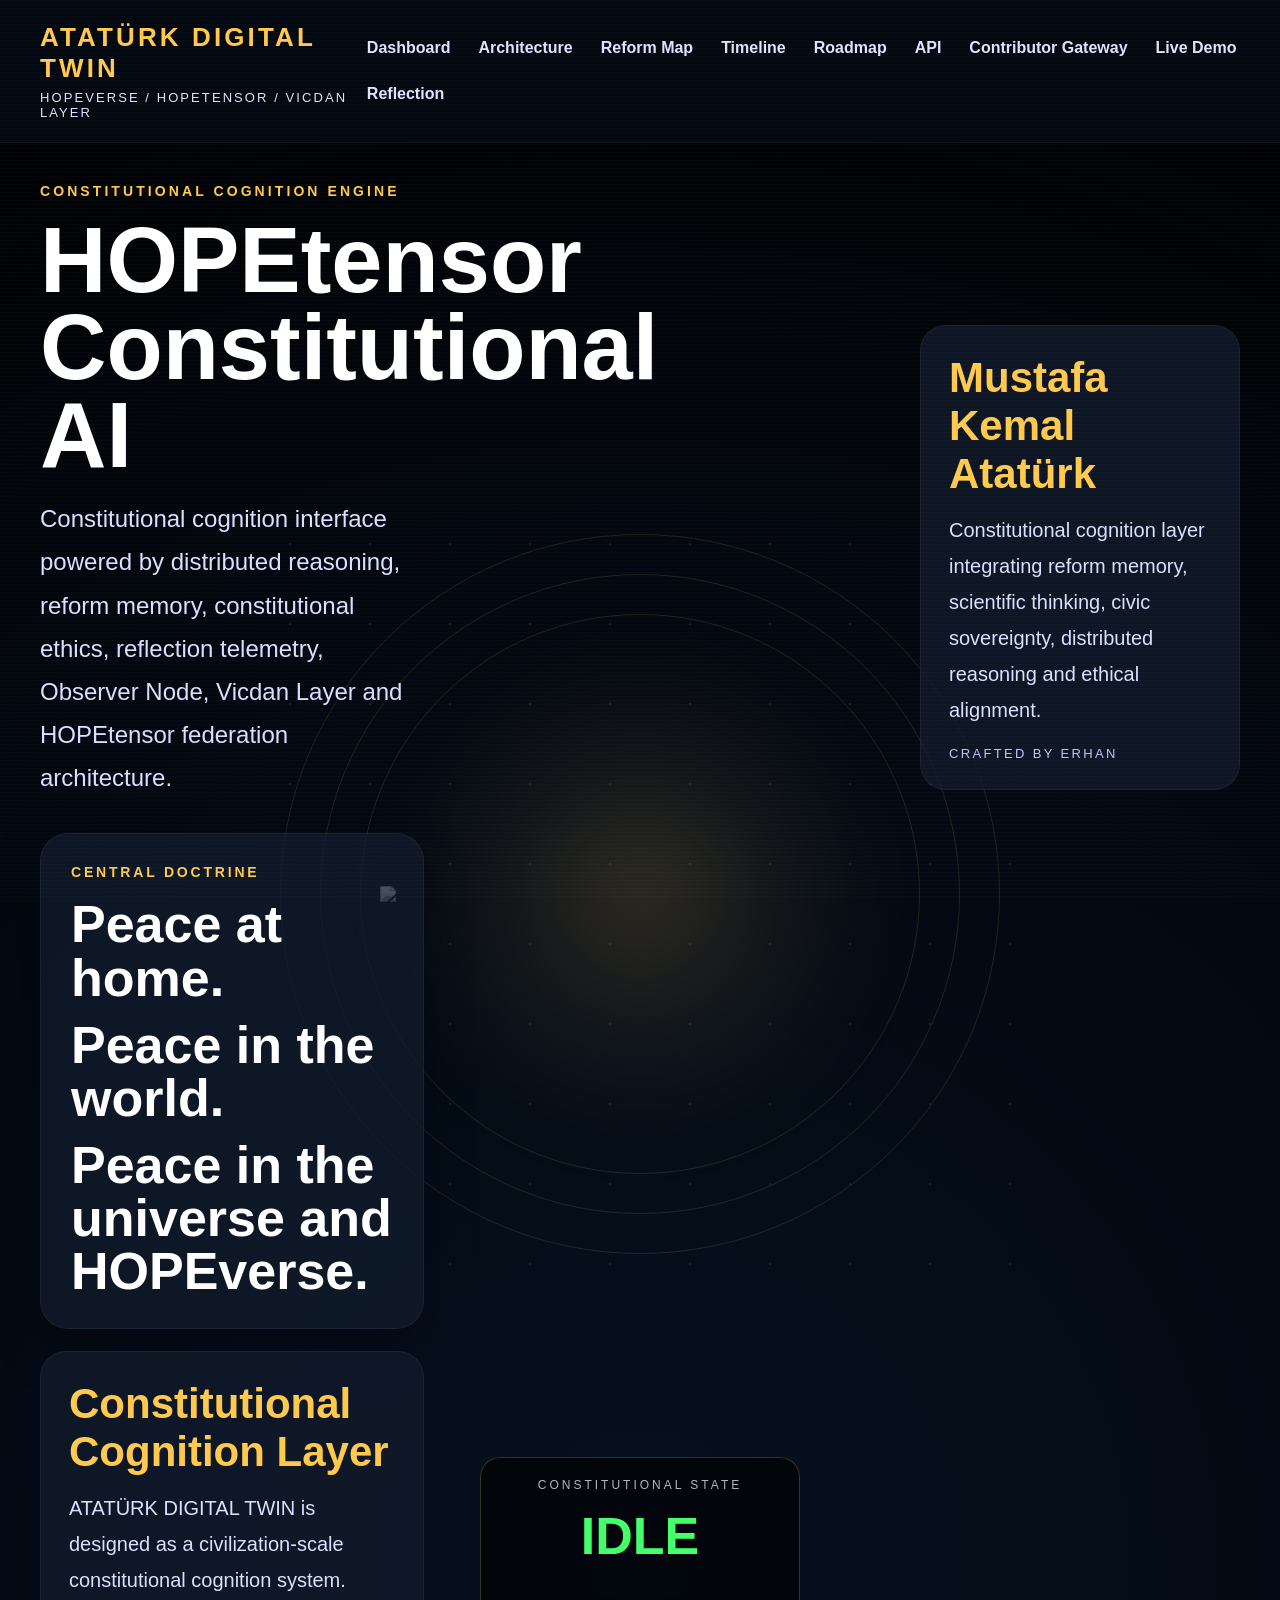
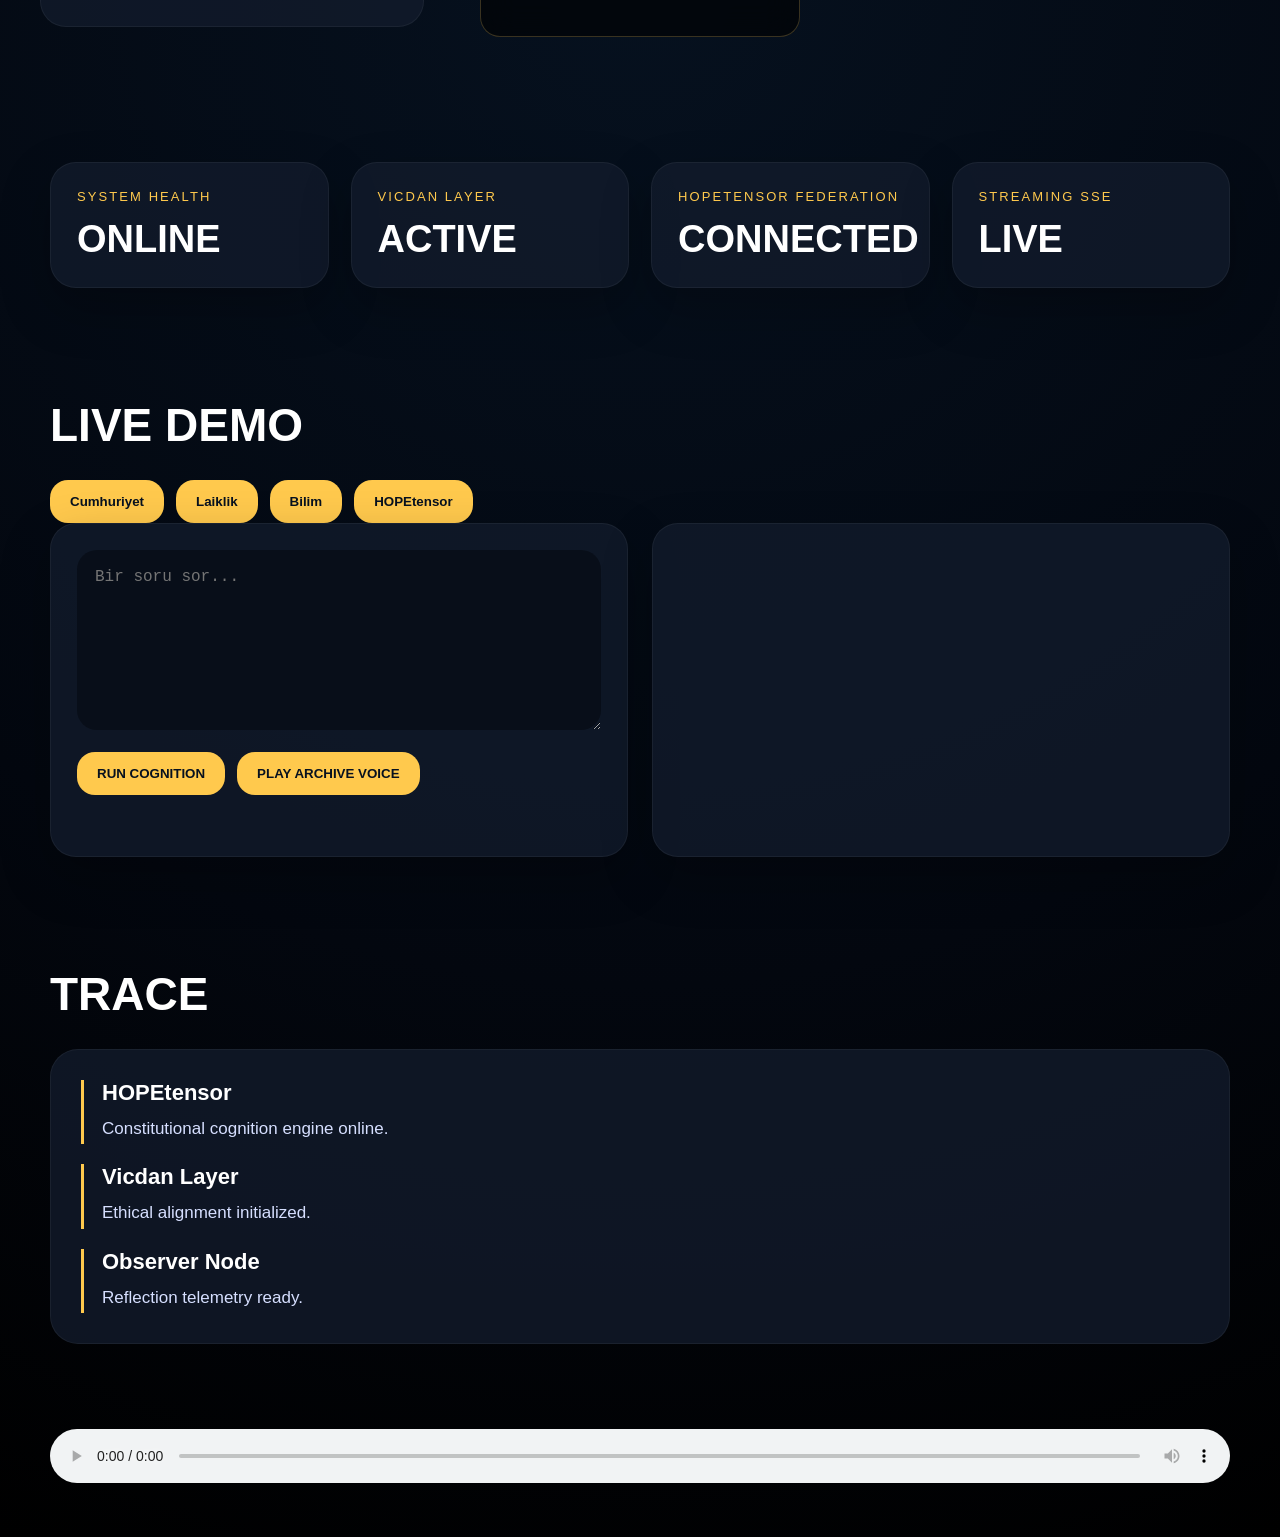
==== commit 7f9eb4d1: "Fix python audio stack" ====
--- a/templates/index.html
+++ b/templates/index.html
@@ -1,7 +1,7 @@
 <!-- =========================================
      templates/index.html
-     FULL FINAL CINEMATIC BROADCAST VERSION
-     COMPLETE SINGLE FILE
+     FULL CINEMATIC CENTER AVATAR VERSION
+     SINGLE COMPLETE FILE
 ========================================= -->
 
 <!DOCTYPE html>
@@ -17,7 +17,7 @@
 />
 
 <title>
-    ATATÜRK DIGITAL TWIN / HOPEVERSE
+    ATATÜRK DIGITAL TWIN
 </title>
 
 <link
@@ -28,52 +28,435 @@
 <style>
 
 /* =========================================
-   BROADCAST OVERLAY
+   GLOBAL
 ========================================= */
 
-.broadcast-overlay{
-
-    position:fixed;
-
-    inset:0;
-
-    z-index:999999;
+body{
 
     background:
         radial-gradient(
-
             circle at center,
-
-            #111111 0%,
-
-            #050505 60%,
-
+            #06111f 0%,
+            #03070f 60%,
             #000000 100%
         );
 
-    display:none;
+    overflow-x:hidden;
+}
+
+/* =========================================
+   HERO
+========================================= */
+
+.hero-section{
+
+    position:relative;
+
+    min-height:92vh;
+
+    padding:
+        40px
+        40px
+        80px
+        40px;
+
+    overflow:hidden;
+}
+
+/* =====================================
+   CENTER AVATAR
+===================================== */
+
+.center-avatar-system{
+
+    position:absolute;
+
+    left:50%;
+
+    top:48%;
+
+    transform:
+        translate(-50%,-50%);
+
+    width:780px;
+
+    height:780px;
+
+    display:flex;
 
     align-items:center;
 
     justify-content:center;
 
-    overflow:hidden;
-}
-
-.broadcast-overlay.active{
-
-    display:flex;
+    pointer-events:none;
+
+    z-index:1;
+}
+
+/* =====================================
+   ORBITS
+===================================== */
+
+.orbit-ring{
+
+    position:absolute;
+
+    border-radius:50%;
+
+    border:
+        1px solid
+        rgba(255,210,107,.12);
+
+    animation:
+        orbitRotate 20s linear infinite;
+}
+
+.ring-1{
+
+    width:720px;
+    height:720px;
+}
+
+.ring-2{
+
+    width:640px;
+    height:640px;
+
+    animation-direction:reverse;
+
+    animation-duration:28s;
+}
+
+.ring-3{
+
+    width:560px;
+    height:560px;
+
+    animation-duration:16s;
+}
+
+@keyframes orbitRotate{
+
+    from{
+        transform:rotate(0deg);
+    }
+
+    to{
+        transform:rotate(360deg);
+    }
+}
+
+/* =====================================
+   NETWORK
+===================================== */
+
+.network-lines{
+
+    position:absolute;
+
+    inset:0;
+
+    background-image:
+
+        radial-gradient(
+            rgba(255,210,107,.45) 1px,
+            transparent 1px
+        );
+
+    background-size:
+        80px 80px;
+
+    opacity:.22;
+
+    filter:blur(.4px);
+}
+
+/* =====================================
+   GLOW
+===================================== */
+
+.avatar-core-glow{
+
+    position:absolute;
+
+    width:520px;
+    height:520px;
+
+    border-radius:50%;
+
+    background:
+        radial-gradient(
+
+            circle,
+
+            rgba(255,210,107,.18),
+
+            rgba(255,210,107,.06),
+
+            transparent 72%
+        );
+
+    filter:blur(35px);
+
+    animation:
+        glowPulse 5s ease-in-out infinite;
+}
+
+@keyframes glowPulse{
+
+    0%{
+        transform:scale(1);
+        opacity:.35;
+    }
+
+    50%{
+        transform:scale(1.06);
+        opacity:.7;
+    }
+
+    100%{
+        transform:scale(1);
+        opacity:.35;
+    }
+}
+
+/* =====================================
+   AVATAR
+===================================== */
+
+.main-avatar{
+
+    position:relative;
+
+    width:520px;
+
+    z-index:5;
+
+    filter:
+
+        grayscale(100%)
+
+        contrast(1.14)
+
+        brightness(.96)
+
+        drop-shadow(
+            0 0 40px rgba(255,210,107,.18)
+        );
+
+    animation:
+        avatarIdle 5s ease-in-out infinite;
+}
+
+@keyframes avatarIdle{
+
+    0%{
+        transform:scale(1);
+    }
+
+    50%{
+        transform:scale(1.012);
+    }
+
+    100%{
+        transform:scale(1);
+    }
+}
+
+/* =====================================
+   THINKING
+===================================== */
+
+.avatar-thinking .main-avatar{
+
+    filter:
+
+        grayscale(100%)
+
+        contrast(1.25)
+
+        brightness(.72)
+
+        drop-shadow(
+            0 0 50px rgba(255,210,107,.24)
+        );
+}
+
+/* =====================================
+   SPEAKING
+===================================== */
+
+.avatar-speaking .main-avatar{
+
+    animation:
+        avatarSpeaking .34s ease-in-out infinite;
+
+    filter:
+
+        grayscale(100%)
+
+        contrast(1.2)
+
+        brightness(1.05)
+
+        drop-shadow(
+            0 0 60px rgba(255,210,107,.32)
+        );
+}
+
+@keyframes avatarSpeaking{
+
+    0%{
+        transform:scale(1);
+    }
+
+    50%{
+        transform:scale(1.025);
+    }
+
+    100%{
+        transform:scale(1);
+    }
+}
+
+/* =====================================
+   LEFT PANEL
+===================================== */
+
+.hero-left{
+
+    position:relative;
+
+    z-index:10;
+
+    width:32%;
+}
+
+/* =====================================
+   RIGHT PANEL
+===================================== */
+
+.hero-right{
+
+    position:absolute;
+
+    right:40px;
+
+    top:160px;
+
+    z-index:10;
+
+    width:320px;
+}
+
+/* =====================================
+   STATE CARD
+===================================== */
+
+.state-card{
+
+    position:absolute;
+
+    left:50%;
+
+    bottom:70px;
+
+    transform:translateX(-50%);
+
+    z-index:20;
+
+    width:320px;
+
+    background:
+        rgba(0,0,0,.58);
+
+    border:
+        1px solid rgba(255,210,107,.22);
+
+    border-radius:20px;
+
+    backdrop-filter:blur(16px);
+
+    padding:20px;
+}
+
+.state-title{
+
+    font-size:12px;
+
+    letter-spacing:3px;
+
+    opacity:.7;
+
+    text-align:center;
+
+    margin-bottom:14px;
+}
+
+.state-value{
+
+    font-size:52px;
+
+    font-weight:800;
+
+    color:#44ff6a;
+
+    text-align:center;
+}
+
+/* =====================================
+   ECG
+===================================== */
+
+.ecg{
+
+    width:100%;
+    height:36px;
+
+    margin-top:10px;
+}
+
+.ecg path{
+
+    fill:none;
+
+    stroke:#44ff6a;
+
+    stroke-width:2;
+
+    stroke-linecap:round;
+
+    stroke-linejoin:round;
+
+    filter:
+        drop-shadow(
+            0 0 8px rgba(68,255,106,.5)
+        );
+
+    stroke-dasharray:400;
+
+    stroke-dashoffset:400;
+
+    animation:
+        ecgMove 3s linear infinite;
+}
+
+@keyframes ecgMove{
+
+    to{
+        stroke-dashoffset:0;
+    }
 }
 
 /* =====================================
    CRT
 ===================================== */
 
-.broadcast-overlay::before{
+body::before{
 
     content:"";
 
-    position:absolute;
+    position:fixed;
 
     inset:0;
 
@@ -82,457 +465,56 @@
 
             to bottom,
 
-            rgba(255,255,255,.02) 0px,
-
-            rgba(255,255,255,.02) 1px,
+            rgba(255,255,255,.018) 0px,
+
+            rgba(255,255,255,.018) 1px,
 
             transparent 2px,
 
             transparent 4px
         );
 
-    opacity:.16;
-
     pointer-events:none;
-}
-
-/* =====================================
-   CENTER
-===================================== */
-
-.broadcast-center{
-
-    position:relative;
-
-    z-index:5;
-
-    width:90%;
-
-    max-width:1200px;
-
-    display:flex;
-
-    flex-direction:column;
-
-    align-items:center;
-
-    justify-content:center;
-
-    text-align:center;
-}
-
-/* =====================================
-   STATE
-===================================== */
-
-.broadcast-state{
-
-    margin-bottom:30px;
-}
-
-.broadcast-state-label{
-
-    font-size:12px;
-
-    letter-spacing:4px;
-
-    opacity:.55;
-
-    margin-bottom:10px;
-}
-
-.broadcast-state-value{
-
-    font-size:36px;
-
-    font-weight:800;
-
-    letter-spacing:6px;
-
-    color:#f6d26b;
-}
-
-/* =====================================
-   AVATAR
-===================================== */
-
-.broadcast-avatar-wrapper{
-
-    position:relative;
-
-    width:420px;
-
-    height:420px;
-
-    margin-bottom:40px;
-}
-
-.broadcast-avatar-glow{
-
-    position:absolute;
-
-    inset:-10%;
-
-    border-radius:50%;
-
-    background:
-        radial-gradient(
-
-            circle,
-
-            rgba(255,255,255,.18),
-
-            transparent 70%
-        );
-
-    filter:blur(50px);
+
+    z-index:99999;
+}
+
+/* =====================================
+   DEMO OUTPUT
+===================================== */
+
+.answer-output{
+
+    min-height:280px;
+
+    font-size:28px;
+
+    line-height:1.9;
+}
+
+/* =====================================
+   CURSOR
+===================================== */
+
+.live-cursor{
 
     animation:
-        broadcastGlow 3s ease-in-out infinite;
-}
-
-@keyframes broadcastGlow{
+        cursorPulse 1s infinite;
+}
+
+@keyframes cursorPulse{
 
     0%{
-        opacity:.25;
-        transform:scale(1);
+        opacity:.2;
     }
 
     50%{
-        opacity:.6;
-        transform:scale(1.06);
+        opacity:1;
     }
 
     100%{
-        opacity:.25;
-        transform:scale(1);
-    }
-}
-
-#broadcastAvatar{
-
-    position:relative;
-
-    width:100%;
-
-    height:100%;
-
-    object-fit:cover;
-
-    border-radius:50%;
-
-    filter:
-
-        grayscale(100%)
-
-        contrast(1.15)
-
-        brightness(.92);
-
-    box-shadow:
-
-        0 0 60px rgba(255,255,255,.08),
-
-        0 0 180px rgba(255,255,255,.04);
-
-    animation:
-        broadcastIdle 5s ease-in-out infinite;
-}
-
-@keyframes broadcastIdle{
-
-    0%{
-        transform:scale(1);
-    }
-
-    50%{
-        transform:scale(1.015);
-    }
-
-    100%{
-        transform:scale(1);
-    }
-}
-
-/* =====================================
-   SPEAKING
-===================================== */
-
-.broadcast-speaking #broadcastAvatar{
-
-    animation:
-        broadcastSpeaking .32s ease-in-out infinite;
-
-    filter:
-
-        grayscale(100%)
-
-        contrast(1.2)
-
-        brightness(1.02);
-}
-
-@keyframes broadcastSpeaking{
-
-    0%{
-        transform:scale(1);
-    }
-
-    50%{
-        transform:scale(1.03);
-    }
-
-    100%{
-        transform:scale(1);
-    }
-}
-
-/* =====================================
-   THINKING
-===================================== */
-
-.broadcast-thinking #broadcastAvatar{
-
-    filter:
-
-        grayscale(100%)
-
-        contrast(1.25)
-
-        brightness(.72);
-}
-
-/* =====================================
-   OUTPUT
-===================================== */
-
-.broadcast-output{
-
-    width:100%;
-
-    max-width:980px;
-
-    min-height:180px;
-
-    font-size:34px;
-
-    line-height:1.8;
-
-    letter-spacing:.5px;
-
-    color:white;
-
-    margin-bottom:40px;
-
-    text-shadow:
-        0 0 10px rgba(255,255,255,.08);
-}
-
-/* =====================================
-   TELEMETRY
-===================================== */
-
-.broadcast-telemetry{
-
-    display:flex;
-
-    gap:18px;
-
-    flex-wrap:wrap;
-
-    justify-content:center;
-}
-
-.telemetry-item{
-
-    background:
-        rgba(255,255,255,.05);
-
-    border:
-        1px solid rgba(255,255,255,.08);
-
-    padding:10px 16px;
-
-    border-radius:14px;
-
-    font-size:13px;
-
-    letter-spacing:1px;
-
-    backdrop-filter:blur(10px);
-}
-
-/* =====================================
-   AVATAR HERO
-===================================== */
-
-.avatar-broadcast-layer{
-
-    position:relative;
-
-    width:100%;
-
-    max-width:620px;
-
-    margin:auto;
-}
-
-.avatar-glow{
-
-    position:absolute;
-
-    inset:-8%;
-
-    background:
-        radial-gradient(
-
-            circle,
-
-            rgba(255,255,255,.16),
-
-            transparent 70%
-        );
-
-    filter:blur(40px);
-
-    pointer-events:none;
-
-    z-index:1;
-
-    animation:
-        avatarGlow 4s ease-in-out infinite;
-}
-
-@keyframes avatarGlow{
-
-    0%{
-        opacity:.25;
-        transform:scale(1);
-    }
-
-    50%{
-        opacity:.55;
-        transform:scale(1.04);
-    }
-
-    100%{
-        opacity:.25;
-        transform:scale(1);
-    }
-}
-
-.ataturk-frame{
-
-    position:relative;
-
-    z-index:2;
-
-    overflow:hidden;
-}
-
-.ataturk-frame img{
-
-    transition:
-        transform .35s ease,
-        filter .35s ease,
-        opacity .35s ease;
-
-    animation:
-        avatarIdle 5s ease-in-out infinite;
-}
-
-@keyframes avatarIdle{
-
-    0%{
-        transform:scale(1);
-    }
-
-    50%{
-        transform:scale(1.012);
-    }
-
-    100%{
-        transform:scale(1);
-    }
-}
-
-.avatar-speaking img{
-
-    animation:
-        avatarSpeaking .32s ease-in-out infinite !important;
-
-    filter:
-
-        grayscale(100%)
-
-        contrast(1.15)
-
-        brightness(1.04);
-}
-
-@keyframes avatarSpeaking{
-
-    0%{
-        transform:scale(1);
-    }
-
-    50%{
-        transform:scale(1.02);
-    }
-
-    100%{
-        transform:scale(1);
-    }
-}
-
-.avatar-thinking img{
-
-    filter:
-
-        grayscale(100%)
-
-        contrast(1.25)
-
-        brightness(.7);
-}
-
-.avatar-state-panel{
-
-    margin-top:20px;
-
-    background:
-        rgba(255,255,255,.04);
-
-    border:
-        1px solid rgba(255,255,255,.08);
-
-    border-radius:16px;
-
-    padding:14px 18px;
-
-    text-align:center;
-
-    backdrop-filter:blur(10px);
-}
-
-.avatar-state-label{
-
-    font-size:12px;
-
-    letter-spacing:2px;
-
-    opacity:.6;
-
-    margin-bottom:6px;
-}
-
-.avatar-state-value{
-
-    font-size:18px;
-
-    font-weight:700;
-
-    letter-spacing:1px;
+        opacity:.2;
+    }
 }
 
 </style>
@@ -543,7 +525,7 @@
 
 
 <!-- =========================================
-     ORIGINAL FULL PAGE CONTENT
+     TOPBAR
 ========================================= -->
 
 <header class="topbar">
@@ -562,15 +544,41 @@
 
     <nav class="navbar">
 
-        <a href="#dashboard">Dashboard</a>
-        <a href="#architecture">Architecture</a>
-        <a href="#reform">Reform Map</a>
-        <a href="#timeline">Timeline</a>
-        <a href="#roadmap">Roadmap</a>
-        <a href="#api">API</a>
-        <a href="#contributor">Contributor Gateway</a>
-        <a href="#demo">Live Demo</a>
-        <a href="#reflection">Reflection</a>
+        <a href="#dashboard">
+            Dashboard
+        </a>
+
+        <a href="#architecture">
+            Architecture
+        </a>
+
+        <a href="#reform">
+            Reform Map
+        </a>
+
+        <a href="#timeline">
+            Timeline
+        </a>
+
+        <a href="#roadmap">
+            Roadmap
+        </a>
+
+        <a href="#api">
+            API
+        </a>
+
+        <a href="#contributor">
+            Contributor Gateway
+        </a>
+
+        <a href="#demo">
+            Live Demo
+        </a>
+
+        <a href="#reflection">
+            Reflection
+        </a>
 
     </nav>
 
@@ -584,101 +592,227 @@
 
 <section class="hero-section">
 
-    <div class="hero-grid">
-
-
-        <!-- LEFT -->
-
-        <div class="hero-left">
-
-            <div class="hero-badge">
-                CONSTITUTIONAL COGNITION ENGINE
-            </div>
-
-            <h1 class="hero-title">
-                HOPEtensor<br />
-                Constitutional AI
-            </h1>
-
-            <p class="hero-subtitle">
-
-                Constitutional cognition interface powered by
-                distributed reasoning,
-                reform memory,
-                constitutional ethics,
-                reflection telemetry,
-                Observer Node,
-                Vicdan Layer
-                and HOPEtensor federation architecture.
+
+    <!-- =====================================
+         CENTER AVATAR SYSTEM
+    ====================================== -->
+
+    <div
+        class="center-avatar-system"
+        id="avatarSystem"
+    >
+
+        <div class="network-lines"></div>
+
+        <div class="orbit-ring ring-1"></div>
+
+        <div class="orbit-ring ring-2"></div>
+
+        <div class="orbit-ring ring-3"></div>
+
+        <div class="avatar-core-glow"></div>
+
+        <img
+            src="/static/img/ataturk.png"
+            class="main-avatar"
+            id="mainAvatar"
+        />
+
+    </div>
+
+
+    <!-- =====================================
+         LEFT
+    ====================================== -->
+
+    <div class="hero-left">
+
+        <div class="hero-badge">
+            CONSTITUTIONAL COGNITION ENGINE
+        </div>
+
+        <h1 class="hero-title">
+
+            HOPEtensor<br>
+            Constitutional AI
+
+        </h1>
+
+        <p class="hero-subtitle">
+
+            Constitutional cognition interface powered by
+            distributed reasoning,
+            reform memory,
+            constitutional ethics,
+            reflection telemetry,
+            Observer Node,
+            Vicdan Layer
+            and HOPEtensor federation architecture.
+
+        </p>
+
+        <div class="doctrine-card">
+
+            <div class="doctrine-label">
+                CENTRAL DOCTRINE
+            </div>
+
+            <div class="hope-doctrine">
+
+                <span>
+                    Peace at home.
+                </span>
+
+                <span>
+                    Peace in the world.
+                </span>
+
+                <span>
+                    Peace in the universe and HOPEverse.
+                </span>
+
+            </div>
+
+        </div>
+
+        <div class="portrait-caption">
+
+            <h3>
+                Constitutional Cognition Layer
+            </h3>
+
+            <p>
+
+                ATATÜRK DIGITAL TWIN is designed as a
+                civilization-scale constitutional cognition system.
 
             </p>
 
-            <div class="doctrine-card">
-
-                <div class="doctrine-label">
-                    CENTRAL DOCTRINE
-                </div>
-
-                <div class="hope-doctrine">
-
-                    <span>
-                        Peace at home.
-                    </span>
-
-                    <span>
-                        Peace in the world.
-                    </span>
-
-                    <span>
-                        Peace in the universe and HOPEverse.
-                    </span>
-
-                </div>
-
-            </div>
-
-        </div>
-
-
-
-        <!-- RIGHT -->
-
-        <div class="hero-right">
-
-            <div
-                class="avatar-broadcast-layer"
-                id="avatarLayer"
-            >
-
-                <div class="avatar-glow"></div>
-
-                <div class="ataturk-frame">
-
-                    <img
-                        id="avatarImage"
-                        src="/static/img/ataturk.jpg"
-                        alt="Mustafa Kemal Atatürk"
-                    />
-
-                </div>
-
-            </div>
-
-            <div class="avatar-state-panel">
-
-                <div class="avatar-state-label">
-                    CONSTITUTIONAL STATE
-                </div>
-
-                <div
-                    class="avatar-state-value"
-                    id="avatarState"
-                >
-                    IDLE
-                </div>
-
-            </div>
-
+        </div>
+
+    </div>
+
+
+
+    <!-- =====================================
+         RIGHT
+    ====================================== -->
+
+    <div class="hero-right">
+
+        <div class="portrait-caption">
+
+            <h3>
+                Mustafa Kemal Atatürk
+            </h3>
+
+            <p>
+
+                Constitutional cognition layer
+                integrating reform memory,
+                scientific thinking,
+                civic sovereignty,
+                distributed reasoning
+                and ethical alignment.
+
+            </p>
+
+            <div class="crafted-by">
+                Crafted by Erhan
+            </div>
+
+        </div>
+
+    </div>
+
+
+
+    <!-- =====================================
+         STATE CARD
+    ====================================== -->
+
+    <div class="state-card">
+
+        <div class="state-title">
+            CONSTITUTIONAL STATE
+        </div>
+
+        <div
+            class="state-value"
+            id="avatarState"
+        >
+            IDLE
+        </div>
+
+        <svg
+            class="ecg"
+            viewBox="0 0 300 40"
+        >
+
+            <path d="
+                M0 20
+                L40 20
+                L55 18
+                L65 5
+                L75 32
+                L90 18
+                L110 20
+                L300 20
+            " />
+
+        </svg>
+
+    </div>
+
+</section>
+
+
+
+<!-- =========================================
+     DASHBOARD
+========================================= -->
+
+<section
+    class="section"
+    id="dashboard"
+>
+
+    <div class="dashboard-grid">
+
+        <div class="metric-card">
+            <div class="metric-label">
+                SYSTEM HEALTH
+            </div>
+            <div class="metric-value">
+                ONLINE
+            </div>
+        </div>
+
+        <div class="metric-card">
+            <div class="metric-label">
+                VICDAN LAYER
+            </div>
+            <div class="metric-value">
+                ACTIVE
+            </div>
+        </div>
+
+        <div class="metric-card">
+            <div class="metric-label">
+                HOPETENSOR FEDERATION
+            </div>
+            <div class="metric-value">
+                CONNECTED
+            </div>
+        </div>
+
+        <div class="metric-card">
+            <div class="metric-label">
+                STREAMING SSE
+            </div>
+            <div class="metric-value">
+                LIVE
+            </div>
         </div>
 
     </div>
@@ -697,21 +831,33 @@
 >
 
     <div class="section-title">
-        Live Demo
+        LIVE DEMO
     </div>
 
     <div class="button-row">
 
-        <button id="askButton">
-            Run Cognition
+        <button
+            onclick="document.getElementById('promptInput').value='Cumhuriyet reformlarının temel mantığı nedir?'"
+        >
+            Cumhuriyet
         </button>
 
-        <button id="replayVoiceBtn">
-            Play Archive Voice
+        <button
+            onclick="document.getElementById('promptInput').value='Laiklik neden önemlidir?'"
+        >
+            Laiklik
         </button>
 
-        <button id="broadcastToggle">
-            Broadcast Mode
+        <button
+            onclick="document.getElementById('promptInput').value='Bilim neden medeniyetin temelidir?'"
+        >
+            Bilim
+        </button>
+
+        <button
+            onclick="document.getElementById('promptInput').value='HOPEtensor mimarisi nasıl çalışır?'"
+        >
+            HOPEtensor
         </button>
 
     </div>
@@ -725,6 +871,18 @@
                 placeholder="Bir soru sor..."
             ></textarea>
 
+            <div class="button-row">
+
+                <button id="askButton">
+                    RUN COGNITION
+                </button>
+
+                <button id="replayVoiceBtn">
+                    PLAY ARCHIVE VOICE
+                </button>
+
+            </div>
+
         </div>
 
         <div class="demo-panel">
@@ -752,7 +910,7 @@
 >
 
     <div class="section-title">
-        Cognition Trace
+        TRACE
     </div>
 
     <div
@@ -765,23 +923,6 @@
 
 
 <!-- =========================================
-     REFLECTION
-========================================= -->
-
-<section
-    class="section"
-    id="reflection"
->
-
-    <div class="section-title">
-        Reflection Layer
-    </div>
-
-</section>
-
-
-
-<!-- =========================================
      AUDIO
 ========================================= -->
 
@@ -793,77 +934,6 @@
 
 
 <!-- =========================================
-     BROADCAST OVERLAY
-========================================= -->
-
-<div
-    id="broadcastMode"
-    class="broadcast-overlay"
->
-
-    <div class="broadcast-center">
-
-        <div class="broadcast-state">
-
-            <div class="broadcast-state-label">
-                CONSTITUTIONAL STATE
-            </div>
-
-            <div
-                class="broadcast-state-value"
-                id="broadcastState"
-            >
-                IDLE
-            </div>
-
-        </div>
-
-        <div
-            class="broadcast-avatar-wrapper"
-            id="broadcastAvatarWrapper"
-        >
-
-            <div class="broadcast-avatar-glow"></div>
-
-            <img
-                id="broadcastAvatar"
-                src="/static/img/ataturk.jpg"
-            />
-
-        </div>
-
-        <div
-            class="broadcast-output"
-            id="broadcastOutput"
-        ></div>
-
-        <div class="broadcast-telemetry">
-
-            <div class="telemetry-item">
-                HOPEtensor Federation Active
-            </div>
-
-            <div class="telemetry-item">
-                Vicdan Layer Online
-            </div>
-
-            <div class="telemetry-item">
-                Constitutional Reflection Enabled
-            </div>
-
-            <div class="telemetry-item">
-                Observer Node Tracking
-            </div>
-
-        </div>
-
-    </div>
-
-</div>
-
-
-
-<!-- =========================================
      APP JS
 ========================================= -->
 
@@ -872,18 +942,14 @@
 
 
 <!-- =========================================
-     STATE MACHINE
+     AVATAR STATE MACHINE
 ========================================= -->
 
 <script>
 
-/* =====================================
-   ELEMENTS
-===================================== */
-
-const avatarLayer =
+const avatarSystem =
     document.getElementById(
-        "avatarLayer"
+        "avatarSystem"
     );
 
 const avatarState =
@@ -896,112 +962,33 @@
         "ttsAudio"
     );
 
-const broadcastOverlay =
-    document.getElementById(
-        "broadcastMode"
-    );
-
-const broadcastButton =
-    document.getElementById(
-        "broadcastToggle"
-    );
-
-const broadcastOutput =
-    document.getElementById(
-        "broadcastOutput"
-    );
-
-const broadcastState =
-    document.getElementById(
-        "broadcastState"
-    );
-
-const broadcastWrapper =
-    document.getElementById(
-        "broadcastAvatarWrapper"
-    );
-
-/* =====================================
-   TOGGLE
-===================================== */
-
-if(broadcastButton){
-
-    broadcastButton.onclick = ()=>{
-
-        broadcastOverlay.classList.toggle(
-            "active"
-        );
-    };
-}
-
-/* =====================================
-   NORMAL AVATAR
-===================================== */
-
 function setAvatarState(state){
 
     avatarState.innerText =
         state.toUpperCase();
 
-    avatarLayer.classList.remove(
+    avatarSystem.classList.remove(
+        "avatar-thinking"
+    );
+
+    avatarSystem.classList.remove(
         "avatar-speaking"
     );
 
-    avatarLayer.classList.remove(
-        "avatar-thinking"
-    );
-
     if(state === "thinking"){
 
-        avatarLayer.classList.add(
+        avatarSystem.classList.add(
             "avatar-thinking"
         );
     }
 
-    else if(state === "speaking"){
-
-        avatarLayer.classList.add(
+    if(state === "speaking"){
+
+        avatarSystem.classList.add(
             "avatar-speaking"
         );
     }
 }
-
-/* =====================================
-   BROADCAST AVATAR
-===================================== */
-
-function setBroadcastState(state){
-
-    broadcastState.innerText =
-        state.toUpperCase();
-
-    broadcastWrapper.classList.remove(
-        "broadcast-speaking"
-    );
-
-    broadcastWrapper.classList.remove(
-        "broadcast-thinking"
-    );
-
-    if(state === "speaking"){
-
-        broadcastWrapper.classList.add(
-            "broadcast-speaking"
-        );
-    }
-
-    if(state === "thinking"){
-
-        broadcastWrapper.classList.add(
-            "broadcast-thinking"
-        );
-    }
-}
-
-/* =====================================
-   THINKING
-===================================== */
 
 const askBtn =
     document.getElementById(
@@ -1019,18 +1006,10 @@
             setAvatarState(
                 "thinking"
             );
-
-            setBroadcastState(
-                "thinking"
-            );
         }
     );
 }
 
-/* =====================================
-   AUDIO START
-===================================== */
-
 ttsAudio.addEventListener(
 
     "play",
@@ -1040,16 +1019,8 @@
         setAvatarState(
             "speaking"
         );
-
-        setBroadcastState(
-            "speaking"
-        );
     }
 );
-
-/* =====================================
-   AUDIO END
-===================================== */
 
 ttsAudio.addEventListener(
 
@@ -1060,39 +1031,6 @@
         setAvatarState(
             "idle"
         );
-
-        setBroadcastState(
-            "idle"
-        );
-    }
-);
-
-/* =====================================
-   MIRROR OUTPUT
-===================================== */
-
-const observer =
-    new MutationObserver(()=>{
-
-        const normalOutput =
-            document.getElementById(
-                "answerOutput"
-            );
-
-        broadcastOutput.innerHTML =
-            normalOutput.innerHTML;
-    });
-
-observer.observe(
-
-    document.getElementById(
-        "answerOutput"
-    ),
-
-    {
-        childList:true,
-        subtree:true,
-        characterData:true
     }
 );
 
